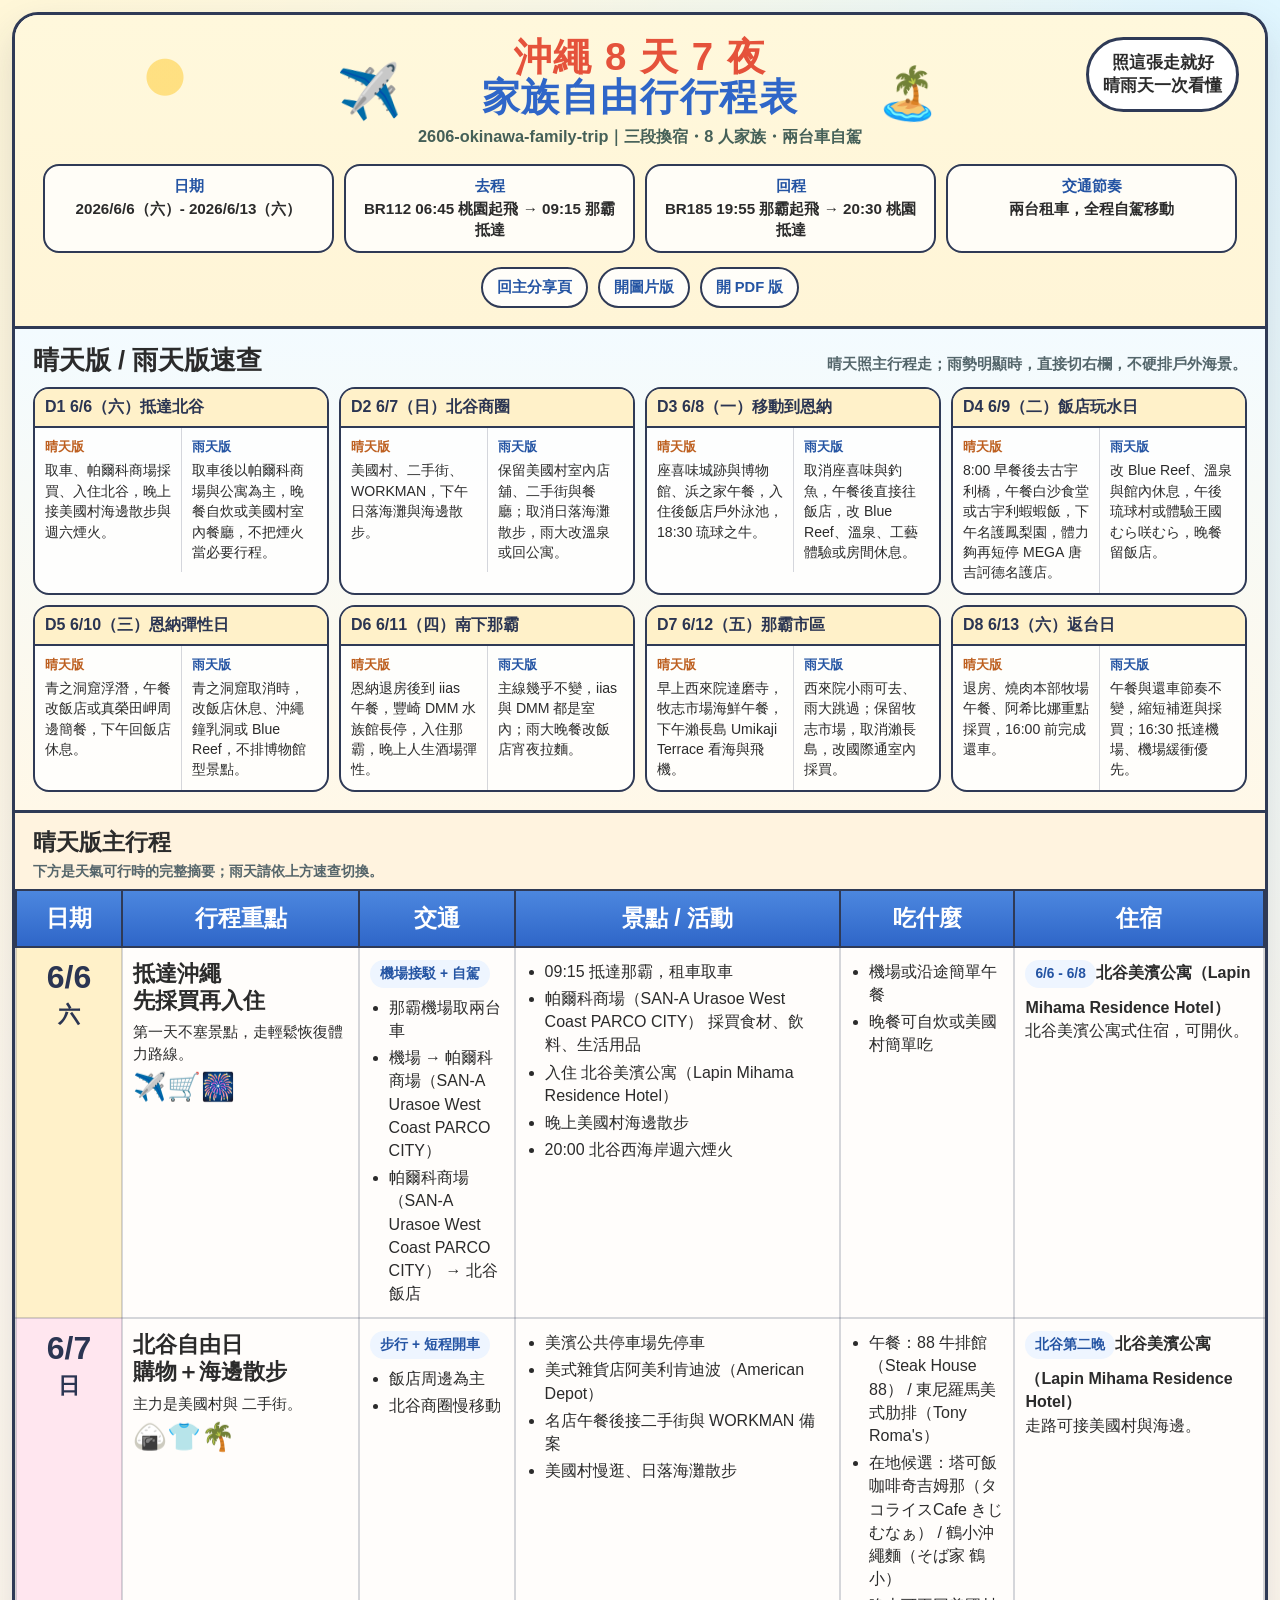
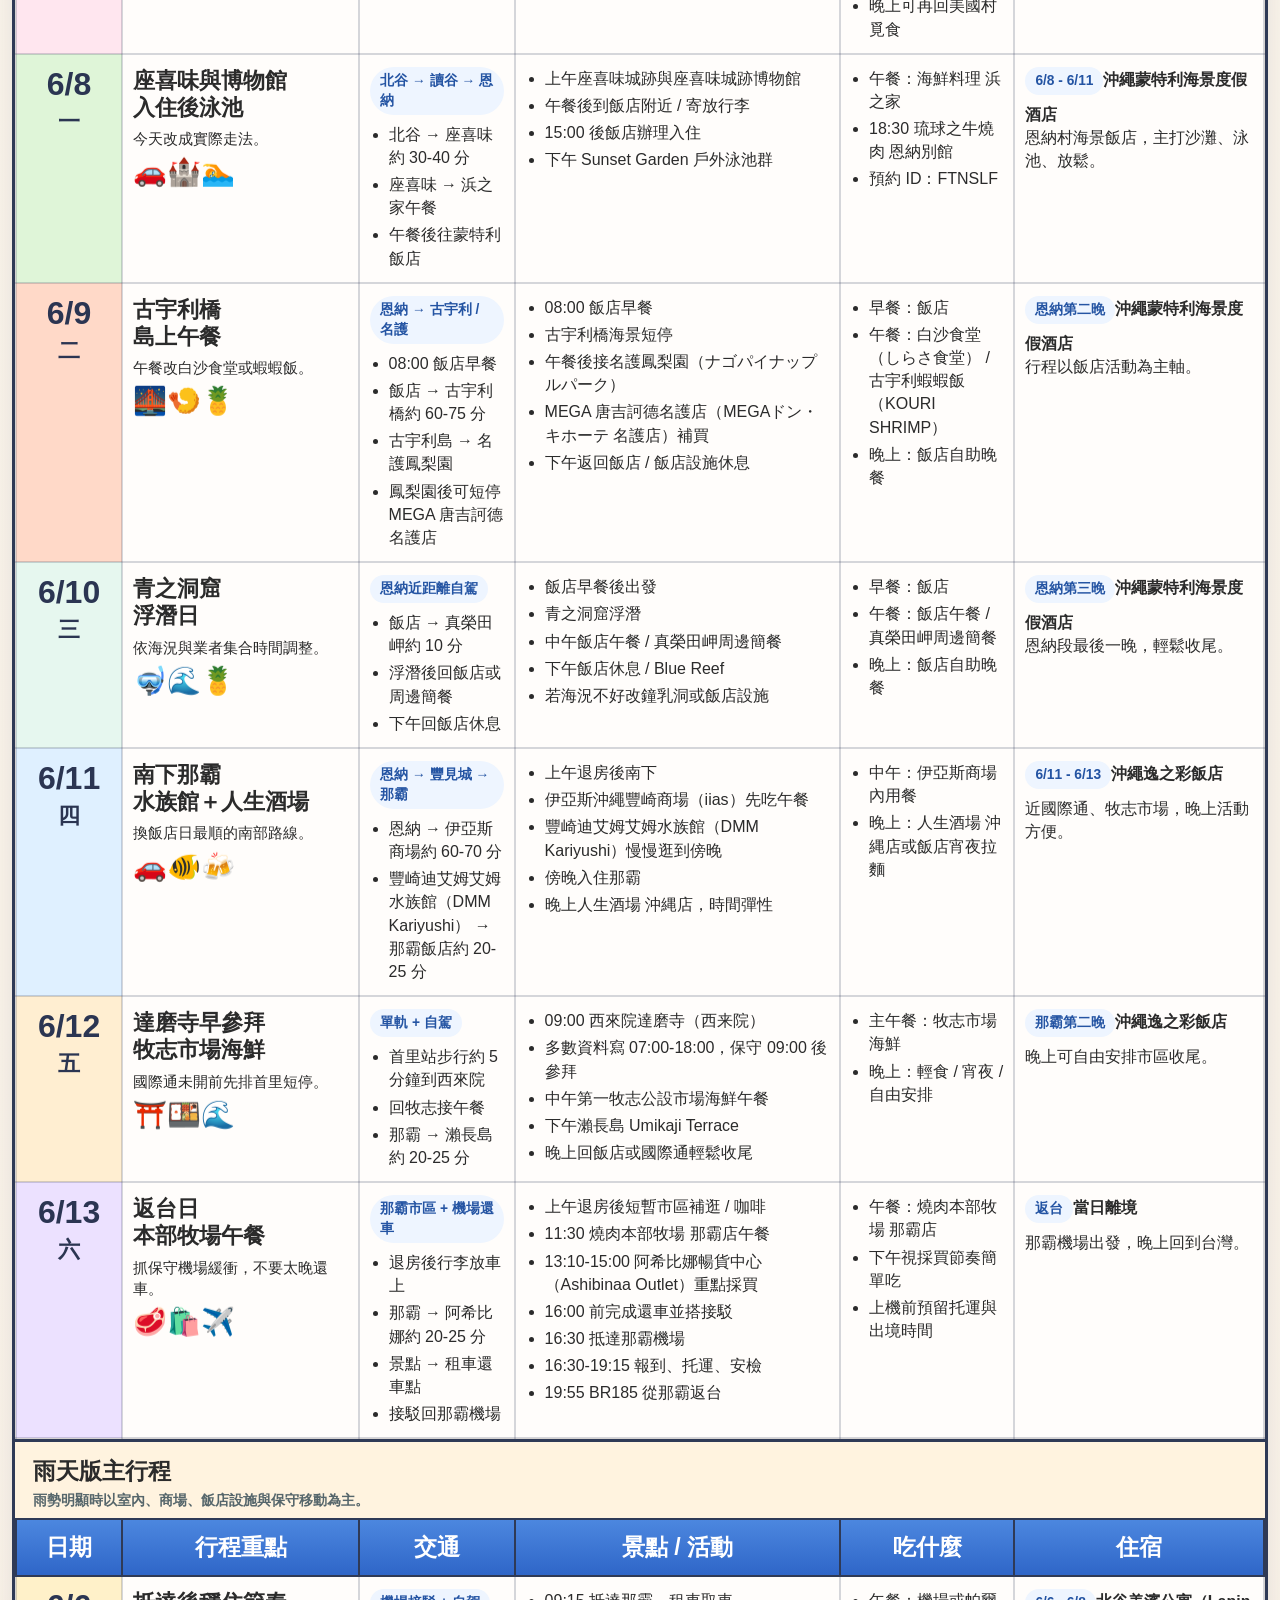
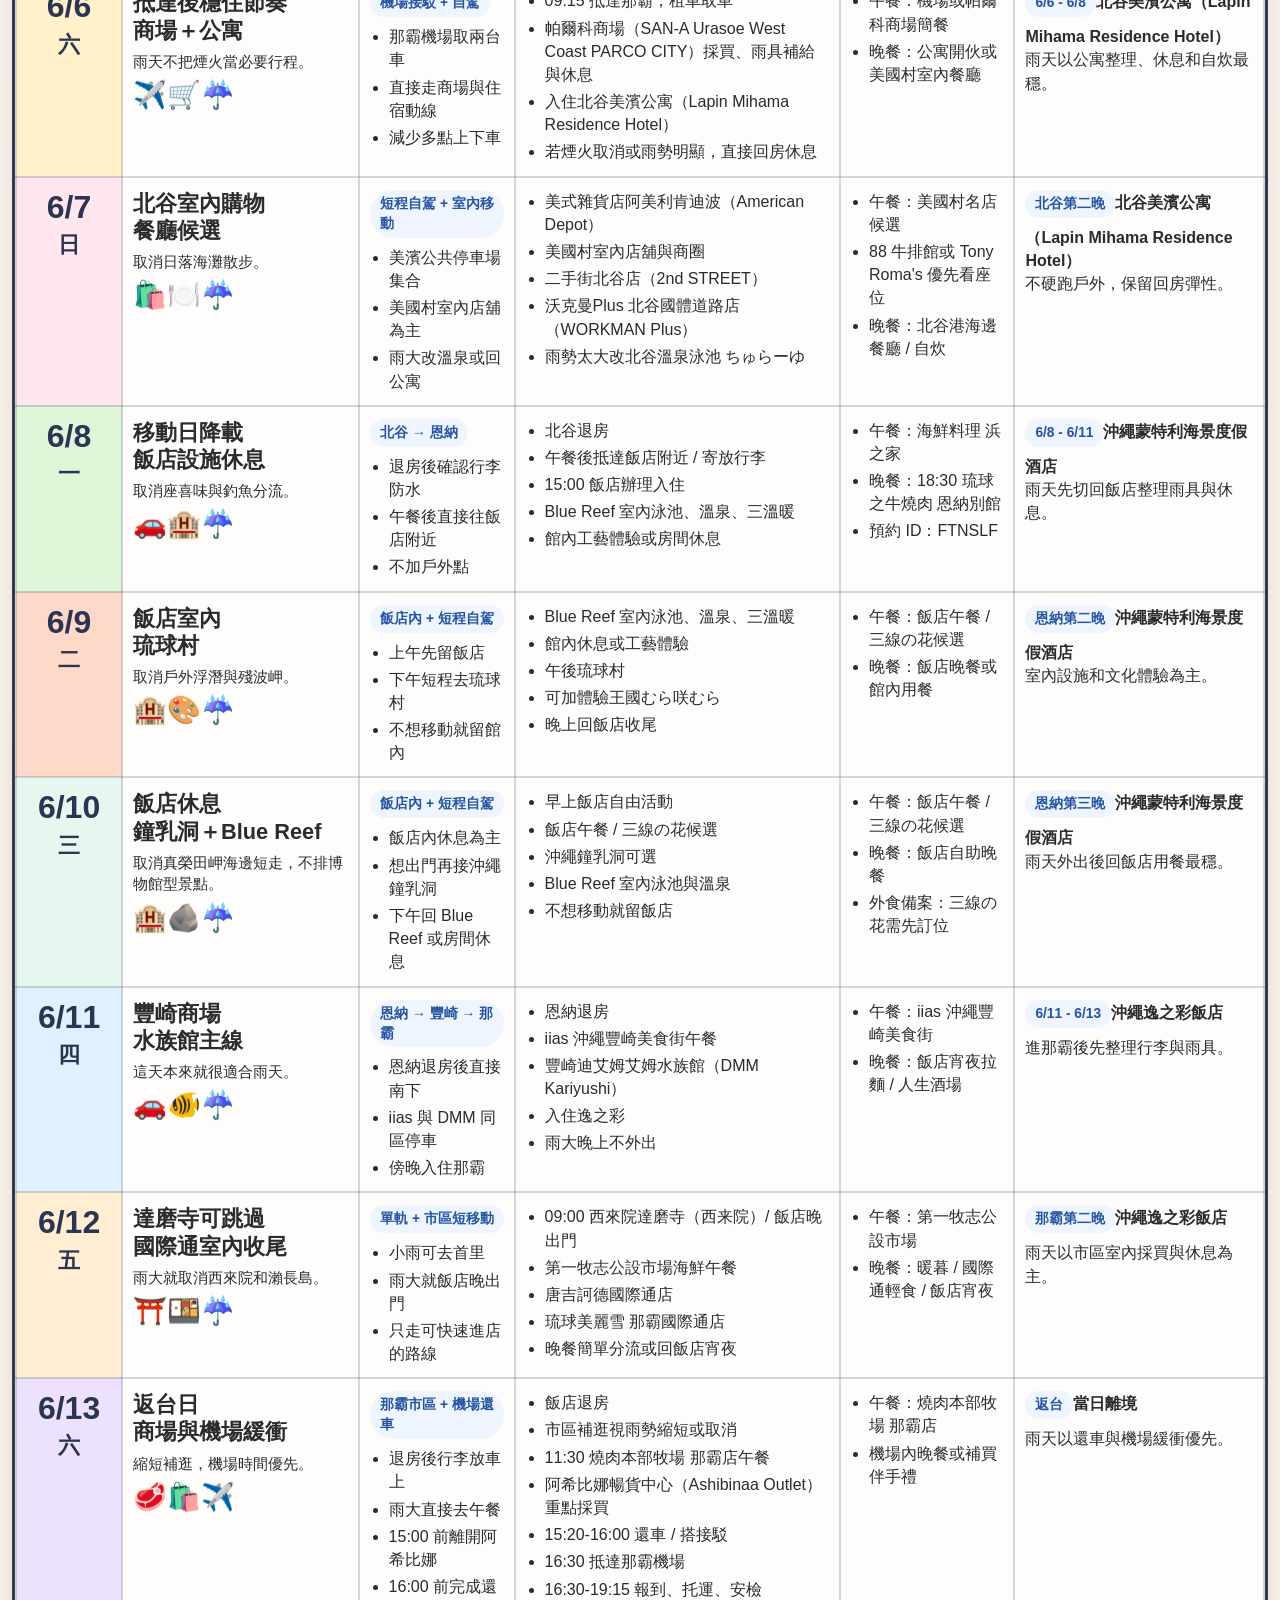
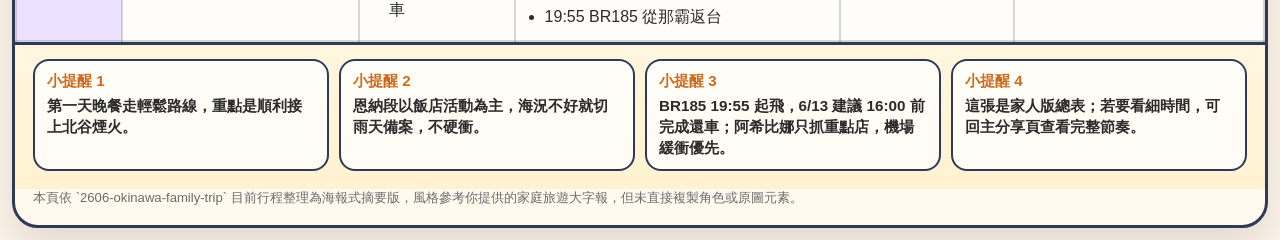
==== family-share-poster.html @ 63fe34c3 "fix: add donki nago stop" ====
<!doctype html>
<html lang="zh-Hant">
  <head>
    <meta charset="UTF-8" />
    <meta name="viewport" content="width=device-width, initial-scale=1.0" />
    <title>2606 沖繩家族旅遊｜海報版行程表</title>
    <style>
      :root {
        --paper: #fff9ee;
        --ink: #2b2b2b;
        --blue: #356fcb;
        --blue-deep: #2454a3;
        --sand: #fff1c9;
        --peach: #ffd9c8;
        --mint: #dff5d8;
        --sky: #dff0ff;
        --lavender: #ece1ff;
        --rose: #ffe6ef;
        --line: #2f3a56;
        --soft-line: rgba(47, 58, 86, 0.2);
      }

      * { box-sizing: border-box; }

      body {
        margin: 0;
        color: var(--ink);
        font-family: "PingFang TC", "Microsoft JhengHei", sans-serif;
        background:
          radial-gradient(circle at top left, #fff7d8 0, transparent 22%),
          radial-gradient(circle at top right, #e0f6ff 0, transparent 24%),
          linear-gradient(180deg, #fffaf0 0%, #fff6ea 100%);
      }

      .sheet {
        width: min(1680px, calc(100vw - 24px));
        margin: 12px auto;
        border: 3px solid var(--line);
        border-radius: 26px;
        overflow: hidden;
        background: var(--paper);
        box-shadow: 0 18px 40px rgba(37, 48, 80, 0.15);
      }

      .hero {
        position: relative;
        padding: 22px 28px 18px;
        background:
          radial-gradient(circle at 12% 20%, rgba(255, 214, 92, 0.7) 0 18px, transparent 19px),
          radial-gradient(circle at 88% 18%, rgba(255, 214, 92, 0.7) 0 14px, transparent 15px),
          linear-gradient(180deg, #fff8dc 0%, #fff5d7 100%);
        text-align: center;
      }

      .title-row {
        display: flex;
        align-items: center;
        justify-content: center;
        gap: 16px;
      }

      .mascot {
        font-size: 3.2rem;
        line-height: 1;
        transform: rotate(-4deg);
      }

      .mascot.right { transform: rotate(6deg); }

      .title-block h1 {
        margin: 0;
        font-size: clamp(2.1rem, 3vw, 3.4rem);
        line-height: 1.05;
        letter-spacing: 0.04em;
      }

      .title-top { display: block; color: #e5523b; }
      .title-bottom { display: block; color: #2f66c8; }

      .subtitle {
        margin: 8px 0 0;
        font-size: 1.02rem;
        font-weight: 700;
        color: #456058;
      }

      .speech {
        position: absolute;
        right: 26px;
        top: 22px;
        max-width: 180px;
        padding: 12px 14px;
        border: 3px solid var(--line);
        border-radius: 999px;
        background: #fff;
        font-size: 1.05rem;
        font-weight: 800;
        line-height: 1.35;
      }

      .meta-strip {
        display: grid;
        grid-template-columns: repeat(4, minmax(0, 1fr));
        gap: 10px;
        margin-top: 16px;
      }

      .poster-actions {
        display: flex;
        justify-content: center;
        flex-wrap: wrap;
        gap: 10px;
        margin-top: 14px;
      }

      .poster-link {
        display: inline-flex;
        align-items: center;
        justify-content: center;
        padding: 9px 14px;
        border: 2px solid var(--line);
        border-radius: 999px;
        background: rgba(255, 255, 255, 0.86);
        color: var(--blue-deep);
        text-decoration: none;
        font-size: 0.92rem;
        font-weight: 900;
      }

      .poster-link:hover,
      .poster-link:focus-visible {
        background: #fff;
        outline: none;
      }

      .meta-card {
        padding: 10px 12px;
        border: 2px solid var(--line);
        border-radius: 16px;
        background: rgba(255, 255, 255, 0.8);
        font-size: 0.95rem;
        font-weight: 700;
      }

      .meta-card strong {
        display: block;
        margin-bottom: 2px;
        color: var(--blue-deep);
      }

      .weather-summary {
        padding: 16px 18px 18px;
        border-top: 3px solid var(--line);
        background: linear-gradient(180deg, #f3fbff 0%, #fff8e8 100%);
      }

      .section-heading {
        display: flex;
        align-items: baseline;
        justify-content: space-between;
        gap: 12px;
        margin-bottom: 12px;
      }

      .section-heading h2 {
        margin: 0;
        font-size: 1.6rem;
        line-height: 1.2;
      }

      .section-heading span {
        color: #54666b;
        font-size: 0.92rem;
        font-weight: 800;
      }

      .weather-grid {
        display: grid;
        grid-template-columns: repeat(4, minmax(0, 1fr));
        gap: 10px;
      }

      .weather-card {
        border: 2px solid var(--line);
        border-radius: 16px;
        overflow: hidden;
        background: rgba(255, 255, 255, 0.84);
      }

      .weather-card h3 {
        margin: 0;
        padding: 8px 10px;
        border-bottom: 2px solid var(--line);
        background: #fff1c9;
        color: #2b3552;
        font-size: 1rem;
      }

      .weather-versions {
        display: grid;
        grid-template-columns: 1fr 1fr;
      }

      .weather-version {
        padding: 9px 10px 10px;
        font-size: 0.88rem;
        line-height: 1.45;
      }

      .weather-version + .weather-version {
        border-left: 1px solid var(--soft-line);
      }

      .weather-version strong {
        display: block;
        margin-bottom: 4px;
        font-size: 0.82rem;
      }

      .weather-version--sunny strong { color: #bd5f1f; }
      .weather-version--rainy strong { color: #2454a3; }

      .main-table-heading {
        padding: 14px 18px 8px;
        border-top: 3px solid var(--line);
        background: #fff3df;
      }

      .main-table-heading h2 {
        margin: 0;
        font-size: 1.45rem;
      }

      .main-table-heading p {
        margin: 4px 0 0;
        color: #56666b;
        font-size: 0.9rem;
        font-weight: 800;
      }

      table {
        width: 100%;
        border-collapse: collapse;
        table-layout: fixed;
      }

      thead th {
        padding: 12px 8px;
        border: 2px solid var(--line);
        background: linear-gradient(180deg, #4c87df 0%, #2f66c8 100%);
        color: #fff;
        font-size: 1.45rem;
        font-weight: 900;
      }

      tbody td {
        vertical-align: top;
        padding: 12px 10px;
        border: 2px solid var(--soft-line);
        font-size: 1rem;
        line-height: 1.45;
        background: rgba(255, 255, 255, 0.78);
      }

      tbody tr:nth-child(1) .date-cell { background: var(--sand); }
      tbody tr:nth-child(2) .date-cell { background: var(--rose); }
      tbody tr:nth-child(3) .date-cell { background: var(--mint); }
      tbody tr:nth-child(4) .date-cell { background: var(--peach); }
      tbody tr:nth-child(5) .date-cell { background: #e6f7ef; }
      tbody tr:nth-child(6) .date-cell { background: var(--sky); }
      tbody tr:nth-child(7) .date-cell { background: #ffeed1; }
      tbody tr:nth-child(8) .date-cell { background: var(--lavender); }

      .date-cell {
        text-align: center;
        font-weight: 900;
        font-size: 1.1rem;
        color: #2b3552;
      }

      .date-main {
        display: block;
        font-size: 2rem;
        line-height: 1.1;
      }

      .date-sub {
        display: block;
        margin-top: 4px;
        font-size: 1.4rem;
      }

      .focus-title {
        margin: 0 0 8px;
        font-size: 1.36rem;
        line-height: 1.25;
        font-weight: 900;
      }

      .emoji-line {
        display: block;
        margin-top: 8px;
        font-size: 1.7rem;
        line-height: 1;
      }

      .transport-badge,
      .stay-badge {
        display: inline-block;
        margin-bottom: 8px;
        padding: 4px 10px;
        border-radius: 999px;
        background: #eef5ff;
        color: var(--blue-deep);
        font-size: 0.86rem;
        font-weight: 900;
      }

      ul { margin: 0; padding-left: 1.15em; }
      li + li { margin-top: 4px; }

      .small { font-size: 0.92rem; }

      .notes {
        display: grid;
        grid-template-columns: repeat(4, minmax(0, 1fr));
        gap: 10px;
        padding: 14px 18px 18px;
        border-top: 3px solid var(--line);
        background: linear-gradient(180deg, #fff6df 0%, #fff2d1 100%);
      }

      .note-card {
        padding: 10px 12px;
        border: 2px solid var(--line);
        border-radius: 16px;
        background: rgba(255, 255, 255, 0.78);
        font-size: 0.95rem;
        font-weight: 700;
      }

      .note-card strong {
        display: block;
        margin-bottom: 4px;
        color: #cc6b1e;
      }

      .footnote {
        padding: 0 18px 18px;
        font-size: 0.82rem;
        color: #6b6b6b;
      }

      @media (max-width: 1180px) {
        .sheet { width: calc(100vw - 16px); border-radius: 18px; }
        .speech { position: static; margin: 12px auto 0; }
        .meta-strip,
        .notes,
        .weather-grid { grid-template-columns: repeat(2, minmax(0, 1fr)); }
        .table-wrap { overflow-x: auto; }
        table { min-width: 1120px; }
      }

      @media (max-width: 720px) {
        body {
          background: linear-gradient(180deg, #fffaf0 0%, #fff3df 100%);
        }

        .sheet {
          width: 100%;
          margin: 0;
          border-width: 0;
          border-radius: 0;
          box-shadow: none;
        }

        .hero {
          padding: 18px 16px 16px;
          text-align: left;
        }

        .title-row {
          align-items: flex-start;
          justify-content: flex-start;
          gap: 10px;
        }

        .mascot {
          flex: 0 0 auto;
          font-size: 2rem;
          margin-top: 2px;
        }

        .mascot.right {
          display: none;
        }

        .title-block h1 {
          font-size: 1.78rem;
          line-height: 1.08;
          letter-spacing: 0;
        }

        .subtitle {
          margin-top: 8px;
          font-size: 0.88rem;
          line-height: 1.45;
        }

        .speech {
          max-width: none;
          margin: 14px 0 0;
          padding: 10px 12px;
          border-width: 2px;
          border-radius: 14px;
          font-size: 0.95rem;
          line-height: 1.4;
        }

        .meta-strip {
          grid-template-columns: 1fr;
          gap: 8px;
          margin-top: 12px;
        }

        .meta-card {
          padding: 10px 12px;
          border-width: 2px;
          border-radius: 12px;
          font-size: 0.9rem;
          line-height: 1.45;
        }

        .poster-actions {
          display: grid;
          grid-template-columns: 1fr;
          gap: 8px;
          margin-top: 12px;
        }

        .poster-link {
          width: 100%;
          min-height: 44px;
          padding: 10px 12px;
          border-radius: 12px;
          font-size: 0.94rem;
        }

        .table-wrap {
          overflow: visible;
          padding: 12px;
          background: #fff3df;
        }

        table,
        tbody,
        tr,
        td {
          display: block;
          width: 100%;
        }

        table {
          min-width: 0;
          border-collapse: separate;
          border-spacing: 0;
        }

        colgroup,
        thead {
          display: none;
        }

        tbody tr {
          margin-bottom: 14px;
          border: 2px solid var(--line);
          border-radius: 18px;
          overflow: hidden;
          background: rgba(255, 255, 255, 0.88);
          box-shadow: 0 8px 20px rgba(37, 48, 80, 0.1);
        }

        tbody td {
          position: relative;
          padding: 12px 14px 14px;
          border: 0;
          border-top: 1px solid var(--soft-line);
          background: rgba(255, 255, 255, 0.9);
          font-size: 0.96rem;
          line-height: 1.55;
        }

        tbody td:first-child {
          border-top: 0;
        }

        .date-cell {
          display: flex;
          align-items: center;
          justify-content: space-between;
          gap: 10px;
          padding: 14px 16px;
          text-align: left;
        }

        .date-main {
          display: inline;
          font-size: 2.25rem;
        }

        .date-sub {
          display: inline-flex;
          align-items: center;
          justify-content: center;
          min-width: 48px;
          height: 48px;
          margin-top: 0;
          border: 2px solid var(--line);
          border-radius: 999px;
          background: rgba(255, 255, 255, 0.72);
          font-size: 1.35rem;
        }

        tbody td:not(.date-cell)::before {
          display: block;
          margin-bottom: 8px;
          color: var(--blue-deep);
          font-size: 0.78rem;
          font-weight: 900;
          letter-spacing: 0.08em;
        }

        tbody td:nth-child(2)::before { content: "行程重點"; }
        tbody td:nth-child(3)::before { content: "交通"; }
        tbody td:nth-child(4)::before { content: "景點 / 活動"; }
        tbody td:nth-child(5)::before { content: "吃什麼"; }
        tbody td:nth-child(6)::before { content: "住宿"; }

        .focus-title {
          margin-bottom: 6px;
          font-size: 1.28rem;
        }

        .emoji-line {
          margin-top: 10px;
          font-size: 1.45rem;
        }

        .transport-badge,
        .stay-badge {
          margin-bottom: 8px;
          font-size: 0.78rem;
        }

        ul {
          padding-left: 1.05em;
        }

        li + li {
          margin-top: 5px;
        }

        .notes {
          grid-template-columns: 1fr;
          gap: 8px;
          padding: 14px 12px 16px;
          border-top-width: 2px;
        }

        .weather-summary {
          padding: 14px 12px 16px;
          border-top-width: 2px;
        }

        .section-heading {
          display: block;
        }

        .section-heading h2 {
          font-size: 1.25rem;
        }

        .section-heading span {
          display: block;
          margin-top: 4px;
          font-size: 0.82rem;
          line-height: 1.45;
        }

        .weather-grid {
          grid-template-columns: 1fr;
          gap: 8px;
        }

        .weather-card {
          border-radius: 12px;
        }

        .weather-versions {
          grid-template-columns: 1fr;
        }

        .weather-version + .weather-version {
          border-top: 1px solid var(--soft-line);
          border-left: 0;
        }

        .main-table-heading {
          padding: 14px 12px 6px;
          border-top-width: 2px;
        }

        .main-table-heading h2 {
          font-size: 1.2rem;
        }

        .note-card {
          padding: 11px 12px;
          border-width: 2px;
          border-radius: 12px;
          font-size: 0.92rem;
          line-height: 1.45;
        }

        .footnote {
          padding: 0 12px 18px;
          font-size: 0.78rem;
          line-height: 1.45;
        }
      }

      @media print {
        @page {
          size: A4 landscape;
          margin: 8mm;
        }

        body { background: #fff; }

        .sheet {
          width: 100%;
          margin: 0;
          box-shadow: none;
          border-width: 2px;
        }

        .poster-actions {
          display: none;
        }
      }
    </style>
  </head>
  <body>
    <main class="sheet">
      <section class="hero">
        <div class="title-row">
          <div class="mascot" aria-hidden="true">✈️</div>
          <div class="title-block">
            <h1>
              <span class="title-top">沖繩 8 天 7 夜</span>
              <span class="title-bottom">家族自由行行程表</span>
            </h1>
            <p class="subtitle">2606-okinawa-family-trip｜三段換宿・8 人家族・兩台車自駕</p>
          </div>
          <div class="mascot right" aria-hidden="true">🏝️</div>
        </div>

        <div class="speech">照這張走就好<br />晴雨天一次看懂</div>

        <div class="meta-strip">
          <article class="meta-card">
            <strong>日期</strong>
            2026/6/6（六）- 2026/6/13（六）
          </article>
          <article class="meta-card">
            <strong>去程</strong>
            BR112 06:45 桃園起飛 → 09:15 那霸抵達
          </article>
          <article class="meta-card">
            <strong>回程</strong>
            BR185 19:55 那霸起飛 → 20:30 桃園抵達
          </article>
          <article class="meta-card">
            <strong>交通節奏</strong>
            兩台租車，全程自駕移動
          </article>
        </div>

        <div class="poster-actions">
          <a class="poster-link" href="./index.html">回主分享頁</a>
          <a class="poster-link" href="./family-share-poster.png" target="_blank" rel="noreferrer">開圖片版</a>
          <a class="poster-link" href="./family-share-poster.pdf" target="_blank" rel="noreferrer">開 PDF 版</a>
        </div>
      </section>

      <section class="weather-summary" aria-label="晴天雨天版本速查">
        <div class="section-heading">
          <h2>晴天版 / 雨天版速查</h2>
          <span>晴天照主行程走；雨勢明顯時，直接切右欄，不硬排戶外海景。</span>
        </div>
        <div class="weather-grid">
          <article class="weather-card">
            <h3>D1 6/6（六）抵達北谷</h3>
            <div class="weather-versions">
              <div class="weather-version weather-version--sunny"><strong>晴天版</strong>取車、帕爾科商場採買、入住北谷，晚上接美國村海邊散步與週六煙火。</div>
              <div class="weather-version weather-version--rainy"><strong>雨天版</strong>取車後以帕爾科商場與公寓為主，晚餐自炊或美國村室內餐廳，不把煙火當必要行程。</div>
            </div>
          </article>
          <article class="weather-card">
            <h3>D2 6/7（日）北谷商圈</h3>
            <div class="weather-versions">
              <div class="weather-version weather-version--sunny"><strong>晴天版</strong>美國村、二手街、WORKMAN，下午日落海灘與海邊散步。</div>
              <div class="weather-version weather-version--rainy"><strong>雨天版</strong>保留美國村室內店舖、二手街與餐廳；取消日落海灘散步，雨大改溫泉或回公寓。</div>
            </div>
          </article>
          <article class="weather-card">
            <h3>D3 6/8（一）移動到恩納</h3>
            <div class="weather-versions">
              <div class="weather-version weather-version--sunny"><strong>晴天版</strong>座喜味城跡與博物館、浜之家午餐，入住後飯店戶外泳池，18:30 琉球之牛。</div>
              <div class="weather-version weather-version--rainy"><strong>雨天版</strong>取消座喜味與釣魚，午餐後直接往飯店，改 Blue Reef、溫泉、工藝體驗或房間休息。</div>
            </div>
          </article>
          <article class="weather-card">
            <h3>D4 6/9（二）飯店玩水日</h3>
            <div class="weather-versions">
              <div class="weather-version weather-version--sunny"><strong>晴天版</strong>8:00 早餐後去古宇利橋，午餐白沙食堂或古宇利蝦蝦飯，下午名護鳳梨園，體力夠再短停 MEGA 唐吉訶德名護店。</div>
              <div class="weather-version weather-version--rainy"><strong>雨天版</strong>改 Blue Reef、溫泉與館內休息，午後琉球村或體驗王國むら咲むら，晚餐留飯店。</div>
            </div>
          </article>
          <article class="weather-card">
            <h3>D5 6/10（三）恩納彈性日</h3>
            <div class="weather-versions">
              <div class="weather-version weather-version--sunny"><strong>晴天版</strong>青之洞窟浮潛，午餐改飯店或真榮田岬周邊簡餐，下午回飯店休息。</div>
              <div class="weather-version weather-version--rainy"><strong>雨天版</strong>青之洞窟取消時，改飯店休息、沖繩鐘乳洞或 Blue Reef，不排博物館型景點。</div>
            </div>
          </article>
          <article class="weather-card">
            <h3>D6 6/11（四）南下那霸</h3>
            <div class="weather-versions">
              <div class="weather-version weather-version--sunny"><strong>晴天版</strong>恩納退房後到 iias 午餐，豐崎 DMM 水族館長停，入住那霸，晚上人生酒場彈性。</div>
              <div class="weather-version weather-version--rainy"><strong>雨天版</strong>主線幾乎不變，iias 與 DMM 都是室內；雨大晚餐改飯店宵夜拉麵。</div>
            </div>
          </article>
          <article class="weather-card">
            <h3>D7 6/12（五）那霸市區</h3>
            <div class="weather-versions">
              <div class="weather-version weather-version--sunny"><strong>晴天版</strong>早上西來院達磨寺，牧志市場海鮮午餐，下午瀨長島 Umikaji Terrace 看海與飛機。</div>
              <div class="weather-version weather-version--rainy"><strong>雨天版</strong>西來院小雨可去、雨大跳過；保留牧志市場，取消瀨長島，改國際通室內採買。</div>
            </div>
          </article>
          <article class="weather-card">
            <h3>D8 6/13（六）返台日</h3>
            <div class="weather-versions">
              <div class="weather-version weather-version--sunny"><strong>晴天版</strong>退房、燒肉本部牧場午餐、阿希比娜重點採買，16:00 前完成還車。</div>
              <div class="weather-version weather-version--rainy"><strong>雨天版</strong>午餐與還車節奏不變，縮短補逛與採買；16:30 抵達機場、機場緩衝優先。</div>
            </div>
          </article>
        </div>
      </section>

      <section class="main-table-heading">
        <h2>晴天版主行程</h2>
        <p>下方是天氣可行時的完整摘要；雨天請依上方速查切換。</p>
      </section>
      <div class="table-wrap">
        <table aria-label="沖繩家族旅遊海報式行程表">
          <colgroup>
            <col style="width: 8.5%" />
            <col style="width: 19%" />
            <col style="width: 12.5%" />
            <col style="width: 26%" />
            <col style="width: 14%" />
            <col style="width: 20%" />
          </colgroup>
          <thead>
            <tr>
              <th>日期</th>
              <th>行程重點</th>
              <th>交通</th>
              <th>景點 / 活動</th>
              <th>吃什麼</th>
              <th>住宿</th>
            </tr>
          </thead>
          <tbody>
            <tr>
              <td class="date-cell"><span class="date-main">6/6</span><span class="date-sub">六</span></td>
              <td><p class="focus-title">抵達沖繩<br />先採買再入住</p><div class="small">第一天不塞景點，走輕鬆恢復體力路線。</div><span class="emoji-line">✈️🛒🎆</span></td>
              <td><span class="transport-badge">機場接駁 + 自駕</span><ul><li>那霸機場取兩台車</li><li>機場 → 帕爾科商場（SAN-A Urasoe West Coast PARCO CITY）</li><li>帕爾科商場（SAN-A Urasoe West Coast PARCO CITY） → 北谷飯店</li></ul></td>
              <td><ul><li>09:15 抵達那霸，租車取車</li><li>帕爾科商場（SAN-A Urasoe West Coast PARCO CITY） 採買食材、飲料、生活用品</li><li>入住 北谷美濱公寓（Lapin Mihama Residence Hotel）</li><li>晚上美國村海邊散步</li><li>20:00 北谷西海岸週六煙火</li></ul></td>
              <td><ul><li>機場或沿途簡單午餐</li><li>晚餐可自炊或美國村簡單吃</li></ul></td>
              <td><span class="stay-badge">6/6 - 6/8</span><strong>北谷美濱公寓（Lapin Mihama Residence Hotel）</strong><br />北谷美濱公寓式住宿，可開伙。</td>
            </tr>
            <tr>
              <td class="date-cell"><span class="date-main">6/7</span><span class="date-sub">日</span></td>
              <td><p class="focus-title">北谷自由日<br />購物＋海邊散步</p><div class="small">主力是美國村與 二手街。</div><span class="emoji-line">🍙👕🌴</span></td>
              <td><span class="transport-badge">步行 + 短程開車</span><ul><li>飯店周邊為主</li><li>北谷商圈慢移動</li></ul></td>
              <td><ul><li>美濱公共停車場先停車</li><li>美式雜貨店阿美利肯迪波（American Depot）</li><li>名店午餐後接二手街與 WORKMAN 備案</li><li>美國村慢逛、日落海灘散步</li></ul></td>
              <td><ul><li>午餐：88 牛排館（Steak House 88） / 東尼羅馬美式肋排（Tony Roma's）</li><li>在地候選：塔可飯咖啡奇吉姆那（タコライスCafe きじむなぁ） / 鶴小沖繩麵（そば家 鶴小）</li><li>晚上可再回美國村覓食</li></ul></td>
              <td><span class="stay-badge">北谷第二晚</span><strong>北谷美濱公寓（Lapin Mihama Residence Hotel）</strong><br />走路可接美國村與海邊。</td>
            </tr>
            <tr>
              <td class="date-cell"><span class="date-main">6/8</span><span class="date-sub">一</span></td>
              <td><p class="focus-title">座喜味與博物館<br />入住後泳池</p><div class="small">今天改成實際走法。</div><span class="emoji-line">🚗🏰🏊</span></td>
              <td><span class="transport-badge">北谷 → 讀谷 → 恩納</span><ul><li>北谷 → 座喜味約 30-40 分</li><li>座喜味 → 浜之家午餐</li><li>午餐後往蒙特利飯店</li></ul></td>
              <td><ul><li>上午座喜味城跡與座喜味城跡博物館</li><li>午餐後到飯店附近 / 寄放行李</li><li>15:00 後飯店辦理入住</li><li>下午 Sunset Garden 戶外泳池群</li></ul></td>
              <td><ul><li>午餐：海鮮料理 浜之家</li><li>18:30 琉球之牛燒肉 恩納別館</li><li>預約 ID：FTNSLF</li></ul></td>
              <td><span class="stay-badge">6/8 - 6/11</span><strong>沖繩蒙特利海景度假酒店</strong><br />恩納村海景飯店，主打沙灘、泳池、放鬆。</td>
            </tr>
            <tr>
              <td class="date-cell"><span class="date-main">6/9</span><span class="date-sub">二</span></td>
              <td><p class="focus-title">古宇利橋<br />島上午餐</p><div class="small">午餐改白沙食堂或蝦蝦飯。</div><span class="emoji-line">🌉🍤🍍</span></td>
              <td><span class="transport-badge">恩納 → 古宇利 / 名護</span><ul><li>08:00 飯店早餐</li><li>飯店 → 古宇利橋約 60-75 分</li><li>古宇利島 → 名護鳳梨園</li><li>鳳梨園後可短停 MEGA 唐吉訶德名護店</li></ul></td>
              <td><ul><li>08:00 飯店早餐</li><li>古宇利橋海景短停</li><li>午餐後接名護鳳梨園（ナゴパイナップルパーク）</li><li>MEGA 唐吉訶德名護店（MEGAドン・キホーテ 名護店）補買</li><li>下午返回飯店 / 飯店設施休息</li></ul></td>
              <td><ul><li>早餐：飯店</li><li>午餐：白沙食堂（しらさ食堂） / 古宇利蝦蝦飯（KOURI SHRIMP）</li><li>晚上：飯店自助晚餐</li></ul></td>
              <td><span class="stay-badge">恩納第二晚</span><strong>沖繩蒙特利海景度假酒店</strong><br />行程以飯店活動為主軸。</td>
            </tr>
            <tr>
              <td class="date-cell"><span class="date-main">6/10</span><span class="date-sub">三</span></td>
              <td><p class="focus-title">青之洞窟<br />浮潛日</p><div class="small">依海況與業者集合時間調整。</div><span class="emoji-line">🤿🌊🍍</span></td>
              <td><span class="transport-badge">恩納近距離自駕</span><ul><li>飯店 → 真榮田岬約 10 分</li><li>浮潛後回飯店或周邊簡餐</li><li>下午回飯店休息</li></ul></td>
              <td><ul><li>飯店早餐後出發</li><li>青之洞窟浮潛</li><li>中午飯店午餐 / 真榮田岬周邊簡餐</li><li>下午飯店休息 / Blue Reef</li><li>若海況不好改鐘乳洞或飯店設施</li></ul></td>
              <td><ul><li>早餐：飯店</li><li>午餐：飯店午餐 / 真榮田岬周邊簡餐</li><li>晚上：飯店自助晚餐</li></ul></td>
              <td><span class="stay-badge">恩納第三晚</span><strong>沖繩蒙特利海景度假酒店</strong><br />恩納段最後一晚，輕鬆收尾。</td>
            </tr>
            <tr>
              <td class="date-cell"><span class="date-main">6/11</span><span class="date-sub">四</span></td>
              <td><p class="focus-title">南下那霸<br />水族館＋人生酒場</p><div class="small">換飯店日最順的南部路線。</div><span class="emoji-line">🚗🐠🍻</span></td>
              <td><span class="transport-badge">恩納 → 豐見城 → 那霸</span><ul><li>恩納 → 伊亞斯商場約 60-70 分</li><li>豐崎迪艾姆艾姆水族館（DMM Kariyushi） → 那霸飯店約 20-25 分</li></ul></td>
              <td><ul><li>上午退房後南下</li><li>伊亞斯沖繩豐崎商場（iias）先吃午餐</li><li>豐崎迪艾姆艾姆水族館（DMM Kariyushi）慢慢逛到傍晚</li><li>傍晚入住那霸</li><li>晚上人生酒場 沖縄店，時間彈性</li></ul></td>
              <td><ul><li>中午：伊亞斯商場內用餐</li><li>晚上：人生酒場 沖縄店或飯店宵夜拉麵</li></ul></td>
              <td><span class="stay-badge">6/11 - 6/13</span><strong>沖繩逸之彩飯店</strong><br />近國際通、牧志市場，晚上活動方便。</td>
            </tr>
            <tr>
              <td class="date-cell"><span class="date-main">6/12</span><span class="date-sub">五</span></td>
              <td><p class="focus-title">達磨寺早參拜<br />牧志市場海鮮</p><div class="small">國際通未開前先排首里短停。</div><span class="emoji-line">⛩️🍱🌊</span></td>
              <td><span class="transport-badge">單軌 + 自駕</span><ul><li>首里站步行約 5 分鐘到西來院</li><li>回牧志接午餐</li><li>那霸 → 瀨長島約 20-25 分</li></ul></td>
              <td><ul><li>09:00 西來院達磨寺（西来院）</li><li>多數資料寫 07:00-18:00，保守 09:00 後參拜</li><li>中午第一牧志公設市場海鮮午餐</li><li>下午瀨長島 Umikaji Terrace</li><li>晚上回飯店或國際通輕鬆收尾</li></ul></td>
              <td><ul><li>主午餐：牧志市場海鮮</li><li>晚上：輕食 / 宵夜 / 自由安排</li></ul></td>
              <td><span class="stay-badge">那霸第二晚</span><strong>沖繩逸之彩飯店</strong><br />晚上可自由安排市區收尾。</td>
            </tr>
            <tr>
              <td class="date-cell"><span class="date-main">6/13</span><span class="date-sub">六</span></td>
              <td><p class="focus-title">返台日<br />本部牧場午餐</p><div class="small">抓保守機場緩衝，不要太晚還車。</div><span class="emoji-line">🥩🛍️✈️</span></td>
              <td><span class="transport-badge">那霸市區 + 機場還車</span><ul><li>退房後行李放車上</li><li>那霸 → 阿希比娜約 20-25 分</li><li>景點 → 租車還車點</li><li>接駁回那霸機場</li></ul></td>
              <td><ul><li>上午退房後短暫市區補逛 / 咖啡</li><li>11:30 燒肉本部牧場 那霸店午餐</li><li>13:10-15:00 阿希比娜暢貨中心（Ashibinaa Outlet）重點採買</li><li>16:00 前完成還車並搭接駁</li><li>16:30 抵達那霸機場</li><li>16:30-19:15 報到、托運、安檢</li><li>19:55 BR185 從那霸返台</li></ul></td>
              <td><ul><li>午餐：燒肉本部牧場 那霸店</li><li>下午視採買節奏簡單吃</li><li>上機前預留托運與出境時間</li></ul></td>
              <td><span class="stay-badge">返台</span><strong>當日離境</strong><br />那霸機場出發，晚上回到台灣。</td>
            </tr>
          </tbody>
        </table>
      </div>

      <section class="main-table-heading">
        <h2>雨天版主行程</h2>
        <p>雨勢明顯時以室內、商場、飯店設施與保守移動為主。</p>
      </section>
      <div class="table-wrap">
        <table aria-label="沖繩家族旅遊雨天版海報式行程表">
          <colgroup>
            <col style="width: 8.5%" />
            <col style="width: 19%" />
            <col style="width: 12.5%" />
            <col style="width: 26%" />
            <col style="width: 14%" />
            <col style="width: 20%" />
          </colgroup>
          <thead>
            <tr>
              <th>日期</th>
              <th>行程重點</th>
              <th>交通</th>
              <th>景點 / 活動</th>
              <th>吃什麼</th>
              <th>住宿</th>
            </tr>
          </thead>
          <tbody>
            <tr>
              <td class="date-cell"><span class="date-main">6/6</span><span class="date-sub">六</span></td>
              <td><p class="focus-title">抵達後穩住節奏<br />商場＋公寓</p><div class="small">雨天不把煙火當必要行程。</div><span class="emoji-line">✈️🛒☔</span></td>
              <td><span class="transport-badge">機場接駁 + 自駕</span><ul><li>那霸機場取兩台車</li><li>直接走商場與住宿動線</li><li>減少多點上下車</li></ul></td>
              <td><ul><li>09:15 抵達那霸，租車取車</li><li>帕爾科商場（SAN-A Urasoe West Coast PARCO CITY）採買、雨具補給與休息</li><li>入住北谷美濱公寓（Lapin Mihama Residence Hotel）</li><li>若煙火取消或雨勢明顯，直接回房休息</li></ul></td>
              <td><ul><li>午餐：機場或帕爾科商場簡餐</li><li>晚餐：公寓開伙或美國村室內餐廳</li></ul></td>
              <td><span class="stay-badge">6/6 - 6/8</span><strong>北谷美濱公寓（Lapin Mihama Residence Hotel）</strong><br />雨天以公寓整理、休息和自炊最穩。</td>
            </tr>
            <tr>
              <td class="date-cell"><span class="date-main">6/7</span><span class="date-sub">日</span></td>
              <td><p class="focus-title">北谷室內購物<br />餐廳候選</p><div class="small">取消日落海灘散步。</div><span class="emoji-line">🛍️🍽️☔</span></td>
              <td><span class="transport-badge">短程自駕 + 室內移動</span><ul><li>美濱公共停車場集合</li><li>美國村室內店舖為主</li><li>雨大改溫泉或回公寓</li></ul></td>
              <td><ul><li>美式雜貨店阿美利肯迪波（American Depot）</li><li>美國村室內店舖與商圈</li><li>二手街北谷店（2nd STREET）</li><li>沃克曼Plus 北谷國體道路店（WORKMAN Plus）</li><li>雨勢太大改北谷溫泉泳池 ちゅらーゆ</li></ul></td>
              <td><ul><li>午餐：美國村名店候選</li><li>88 牛排館或 Tony Roma's 優先看座位</li><li>晚餐：北谷港海邊餐廳 / 自炊</li></ul></td>
              <td><span class="stay-badge">北谷第二晚</span><strong>北谷美濱公寓（Lapin Mihama Residence Hotel）</strong><br />不硬跑戶外，保留回房彈性。</td>
            </tr>
            <tr>
              <td class="date-cell"><span class="date-main">6/8</span><span class="date-sub">一</span></td>
              <td><p class="focus-title">移動日降載<br />飯店設施休息</p><div class="small">取消座喜味與釣魚分流。</div><span class="emoji-line">🚗🏨☔</span></td>
              <td><span class="transport-badge">北谷 → 恩納</span><ul><li>退房後確認行李防水</li><li>午餐後直接往飯店附近</li><li>不加戶外點</li></ul></td>
              <td><ul><li>北谷退房</li><li>午餐後抵達飯店附近 / 寄放行李</li><li>15:00 飯店辦理入住</li><li>Blue Reef 室內泳池、溫泉、三溫暖</li><li>館內工藝體驗或房間休息</li></ul></td>
              <td><ul><li>午餐：海鮮料理 浜之家</li><li>晚餐：18:30 琉球之牛燒肉 恩納別館</li><li>預約 ID：FTNSLF</li></ul></td>
              <td><span class="stay-badge">6/8 - 6/11</span><strong>沖繩蒙特利海景度假酒店</strong><br />雨天先切回飯店整理雨具與休息。</td>
            </tr>
            <tr>
              <td class="date-cell"><span class="date-main">6/9</span><span class="date-sub">二</span></td>
              <td><p class="focus-title">飯店室內<br />琉球村</p><div class="small">取消戶外浮潛與殘波岬。</div><span class="emoji-line">🏨🎨☔</span></td>
              <td><span class="transport-badge">飯店內 + 短程自駕</span><ul><li>上午先留飯店</li><li>下午短程去琉球村</li><li>不想移動就留館內</li></ul></td>
              <td><ul><li>Blue Reef 室內泳池、溫泉、三溫暖</li><li>館內休息或工藝體驗</li><li>午後琉球村</li><li>可加體驗王國むら咲むら</li><li>晚上回飯店收尾</li></ul></td>
              <td><ul><li>午餐：飯店午餐 / 三線の花候選</li><li>晚餐：飯店晚餐或館內用餐</li></ul></td>
              <td><span class="stay-badge">恩納第二晚</span><strong>沖繩蒙特利海景度假酒店</strong><br />室內設施和文化體驗為主。</td>
            </tr>
            <tr>
              <td class="date-cell"><span class="date-main">6/10</span><span class="date-sub">三</span></td>
              <td><p class="focus-title">飯店休息<br />鐘乳洞＋Blue Reef</p><div class="small">取消真榮田岬海邊短走，不排博物館型景點。</div><span class="emoji-line">🏨🪨☔</span></td>
              <td><span class="transport-badge">飯店內 + 短程自駕</span><ul><li>飯店內休息為主</li><li>想出門再接沖繩鐘乳洞</li><li>下午回 Blue Reef 或房間休息</li></ul></td>
              <td><ul><li>早上飯店自由活動</li><li>飯店午餐 / 三線の花候選</li><li>沖繩鐘乳洞可選</li><li>Blue Reef 室內泳池與溫泉</li><li>不想移動就留飯店</li></ul></td>
              <td><ul><li>午餐：飯店午餐 / 三線の花候選</li><li>晚餐：飯店自助晚餐</li><li>外食備案：三線の花需先訂位</li></ul></td>
              <td><span class="stay-badge">恩納第三晚</span><strong>沖繩蒙特利海景度假酒店</strong><br />雨天外出後回飯店用餐最穩。</td>
            </tr>
            <tr>
              <td class="date-cell"><span class="date-main">6/11</span><span class="date-sub">四</span></td>
              <td><p class="focus-title">豐崎商場<br />水族館主線</p><div class="small">這天本來就很適合雨天。</div><span class="emoji-line">🚗🐠☔</span></td>
              <td><span class="transport-badge">恩納 → 豐崎 → 那霸</span><ul><li>恩納退房後直接南下</li><li>iias 與 DMM 同區停車</li><li>傍晚入住那霸</li></ul></td>
              <td><ul><li>恩納退房</li><li>iias 沖繩豐崎美食街午餐</li><li>豐崎迪艾姆艾姆水族館（DMM Kariyushi）</li><li>入住逸之彩</li><li>雨大晚上不外出</li></ul></td>
              <td><ul><li>午餐：iias 沖繩豐崎美食街</li><li>晚餐：飯店宵夜拉麵 / 人生酒場</li></ul></td>
              <td><span class="stay-badge">6/11 - 6/13</span><strong>沖繩逸之彩飯店</strong><br />進那霸後先整理行李與雨具。</td>
            </tr>
            <tr>
              <td class="date-cell"><span class="date-main">6/12</span><span class="date-sub">五</span></td>
              <td><p class="focus-title">達磨寺可跳過<br />國際通室內收尾</p><div class="small">雨大就取消西來院和瀨長島。</div><span class="emoji-line">⛩️🍱☔</span></td>
              <td><span class="transport-badge">單軌 + 市區短移動</span><ul><li>小雨可去首里</li><li>雨大就飯店晚出門</li><li>只走可快速進店的路線</li></ul></td>
              <td><ul><li>09:00 西來院達磨寺（西来院）/ 飯店晚出門</li><li>第一牧志公設市場海鮮午餐</li><li>唐吉訶德國際通店</li><li>琉球美麗雪 那霸國際通店</li><li>晚餐簡單分流或回飯店宵夜</li></ul></td>
              <td><ul><li>午餐：第一牧志公設市場</li><li>晚餐：暖暮 / 國際通輕食 / 飯店宵夜</li></ul></td>
              <td><span class="stay-badge">那霸第二晚</span><strong>沖繩逸之彩飯店</strong><br />雨天以市區室內採買與休息為主。</td>
            </tr>
            <tr>
              <td class="date-cell"><span class="date-main">6/13</span><span class="date-sub">六</span></td>
              <td><p class="focus-title">返台日<br />商場與機場緩衝</p><div class="small">縮短補逛，機場時間優先。</div><span class="emoji-line">🥩🛍️✈️</span></td>
              <td><span class="transport-badge">那霸市區 + 機場還車</span><ul><li>退房後行李放車上</li><li>雨大直接去午餐</li><li>15:00 前離開阿希比娜</li><li>16:00 前完成還車</li></ul></td>
              <td><ul><li>飯店退房</li><li>市區補逛視雨勢縮短或取消</li><li>11:30 燒肉本部牧場 那霸店午餐</li><li>阿希比娜暢貨中心（Ashibinaa Outlet）重點採買</li><li>15:20-16:00 還車 / 搭接駁</li><li>16:30 抵達那霸機場</li><li>16:30-19:15 報到、托運、安檢</li><li>19:55 BR185 從那霸返台</li></ul></td>
              <td><ul><li>午餐：燒肉本部牧場 那霸店</li><li>機場內晚餐或補買伴手禮</li></ul></td>
              <td><span class="stay-badge">返台</span><strong>當日離境</strong><br />雨天以還車與機場緩衝優先。</td>
            </tr>
          </tbody>
        </table>
      </div>

      <section class="notes">
        <article class="note-card"><strong>小提醒 1</strong>第一天晚餐走輕鬆路線，重點是順利接上北谷煙火。</article>
        <article class="note-card"><strong>小提醒 2</strong>恩納段以飯店活動為主，海況不好就切雨天備案，不硬衝。</article>
        <article class="note-card"><strong>小提醒 3</strong>BR185 19:55 起飛，6/13 建議 16:00 前完成還車；阿希比娜只抓重點店，機場緩衝優先。</article>
        <article class="note-card"><strong>小提醒 4</strong>這張是家人版總表；若要看細時間，可回主分享頁查看完整節奏。</article>
      </section>

      <div class="footnote">本頁依 `2606-okinawa-family-trip` 目前行程整理為海報式摘要版，風格參考你提供的家庭旅遊大字報，但未直接複製角色或原圖元素。</div>
    </main>
  </body>
</html>
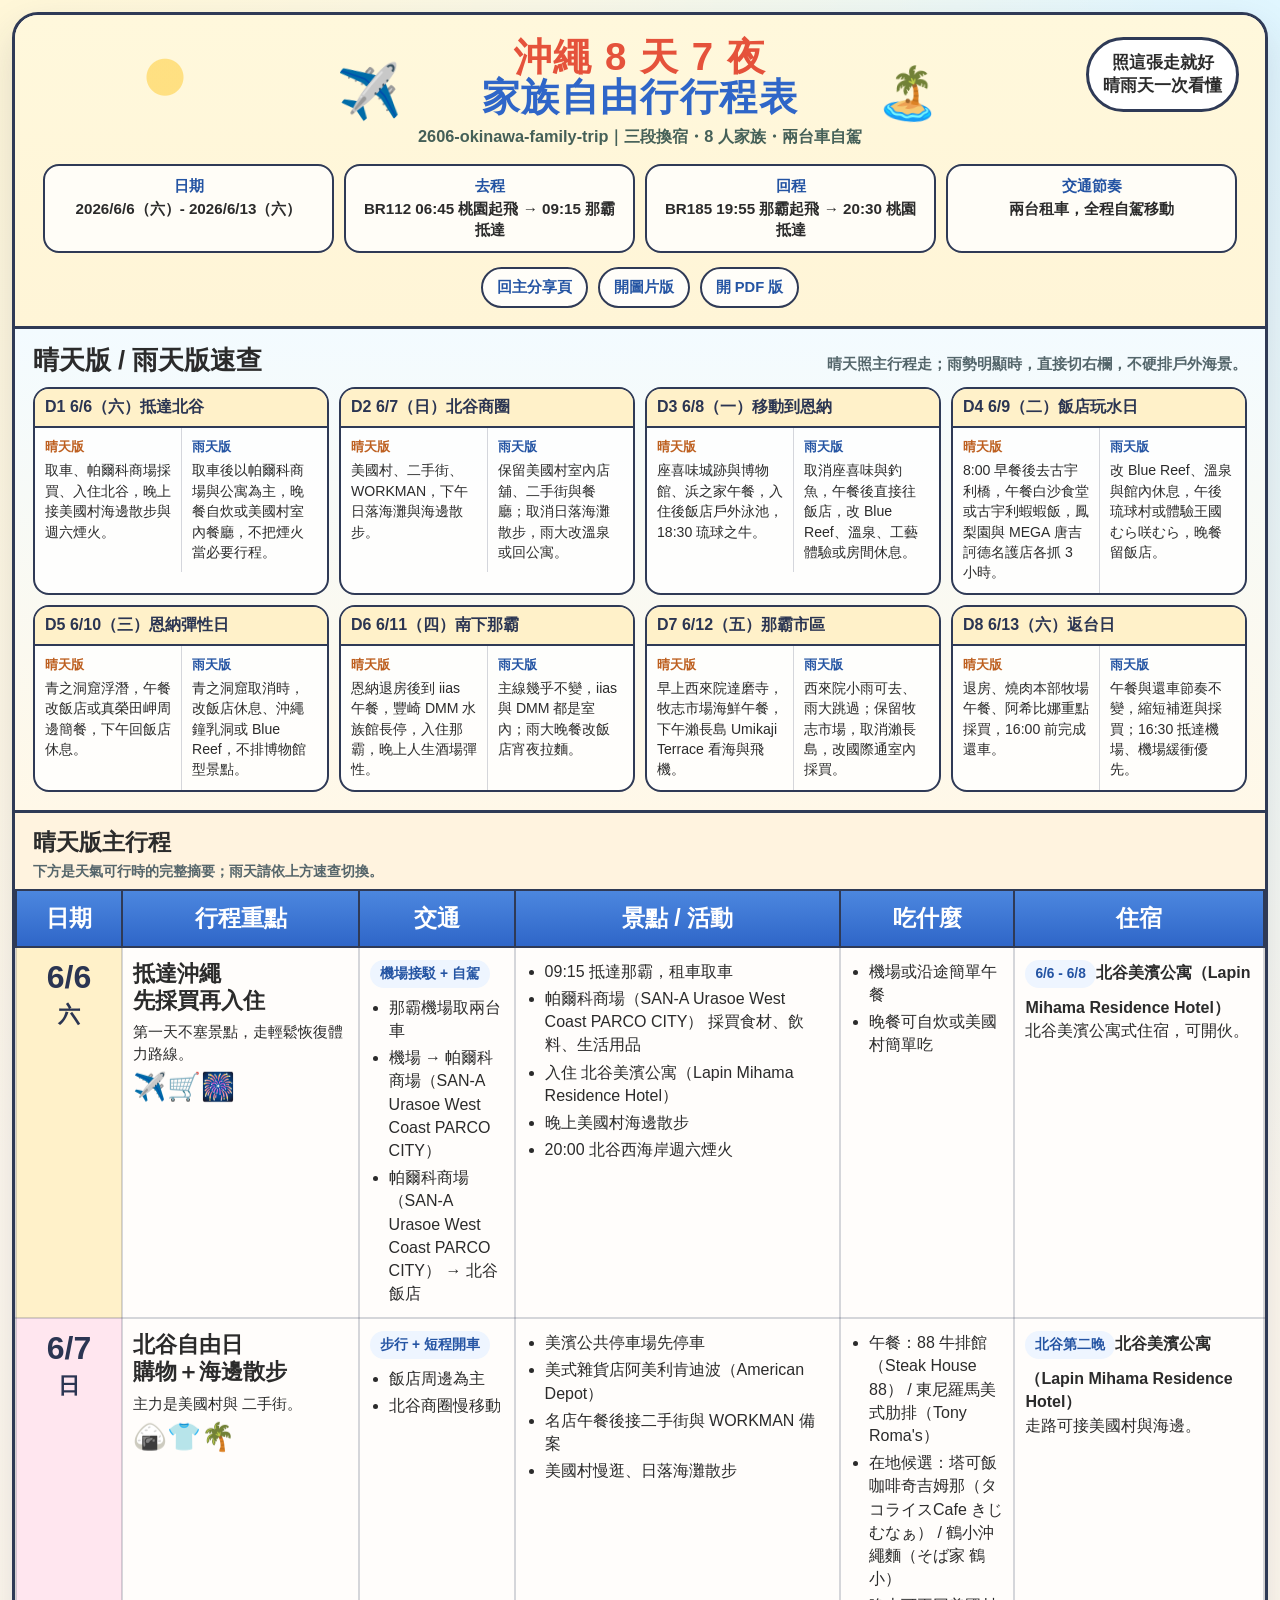
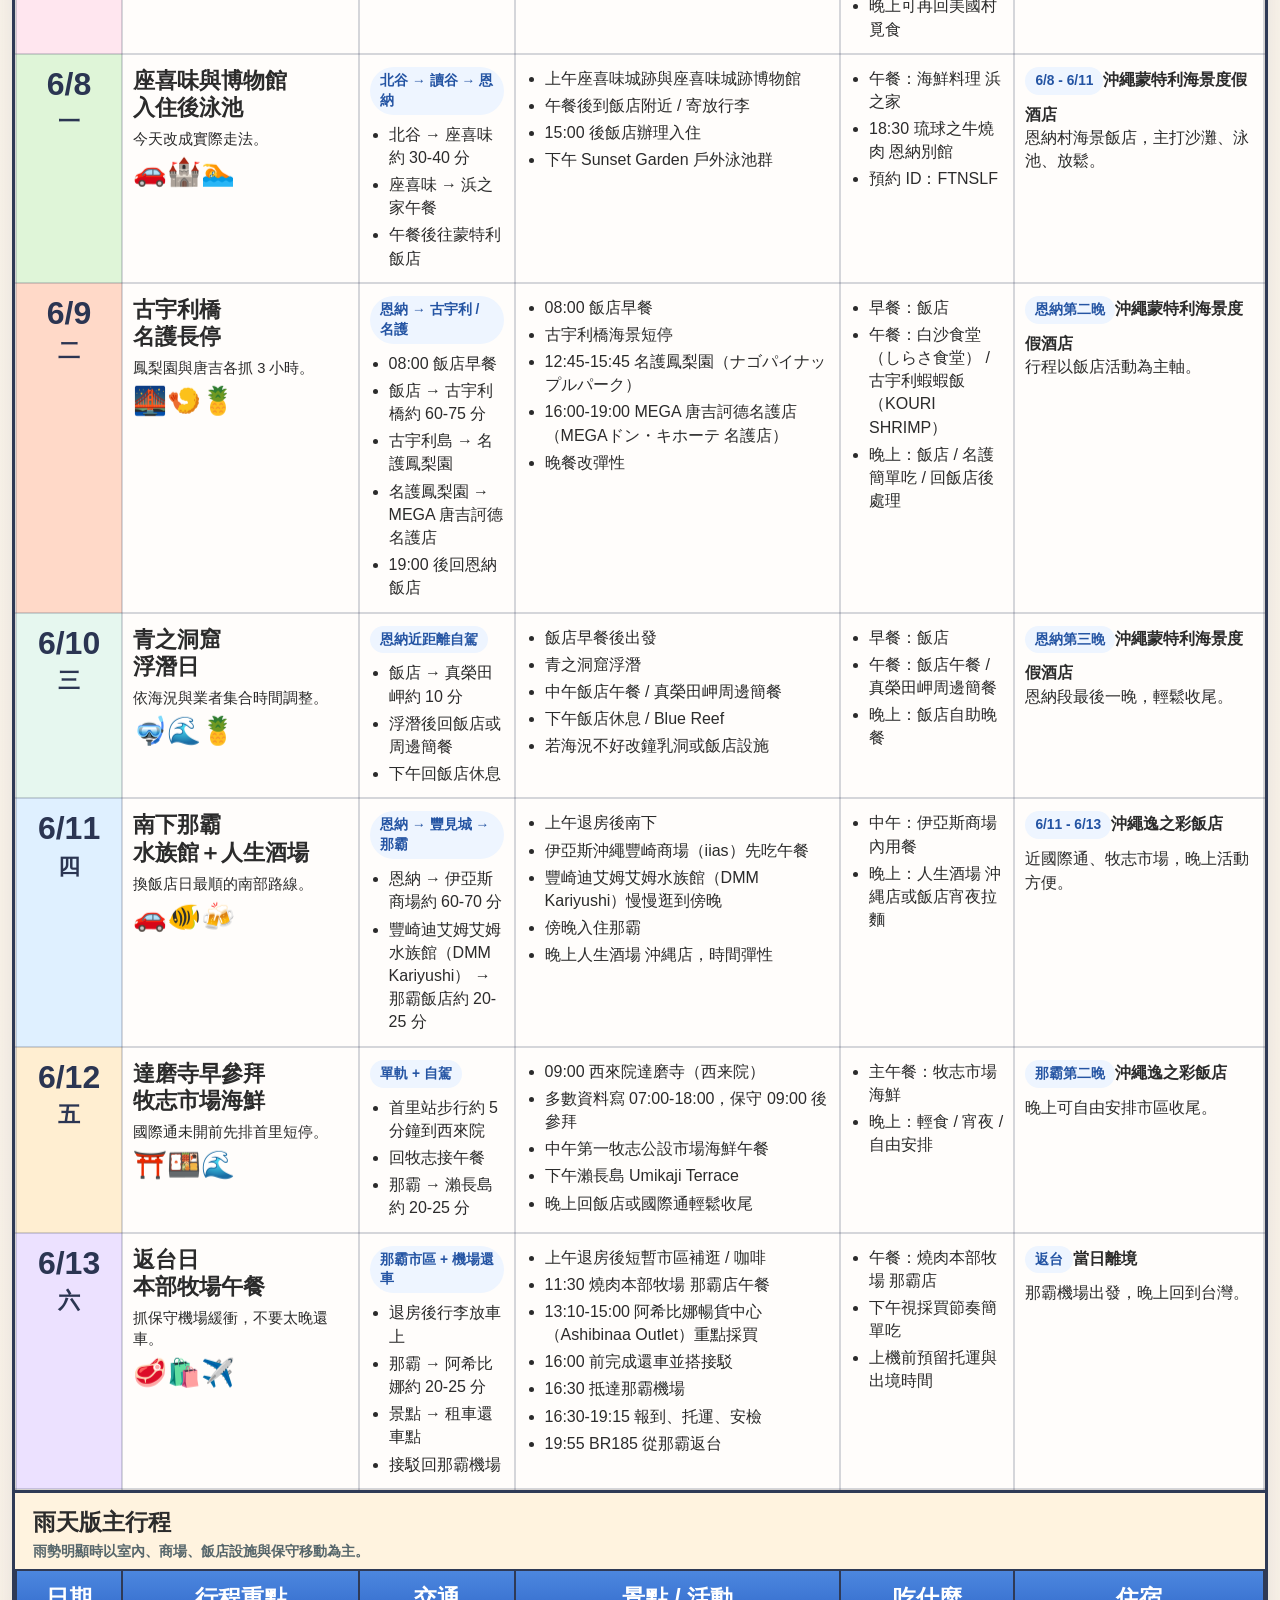
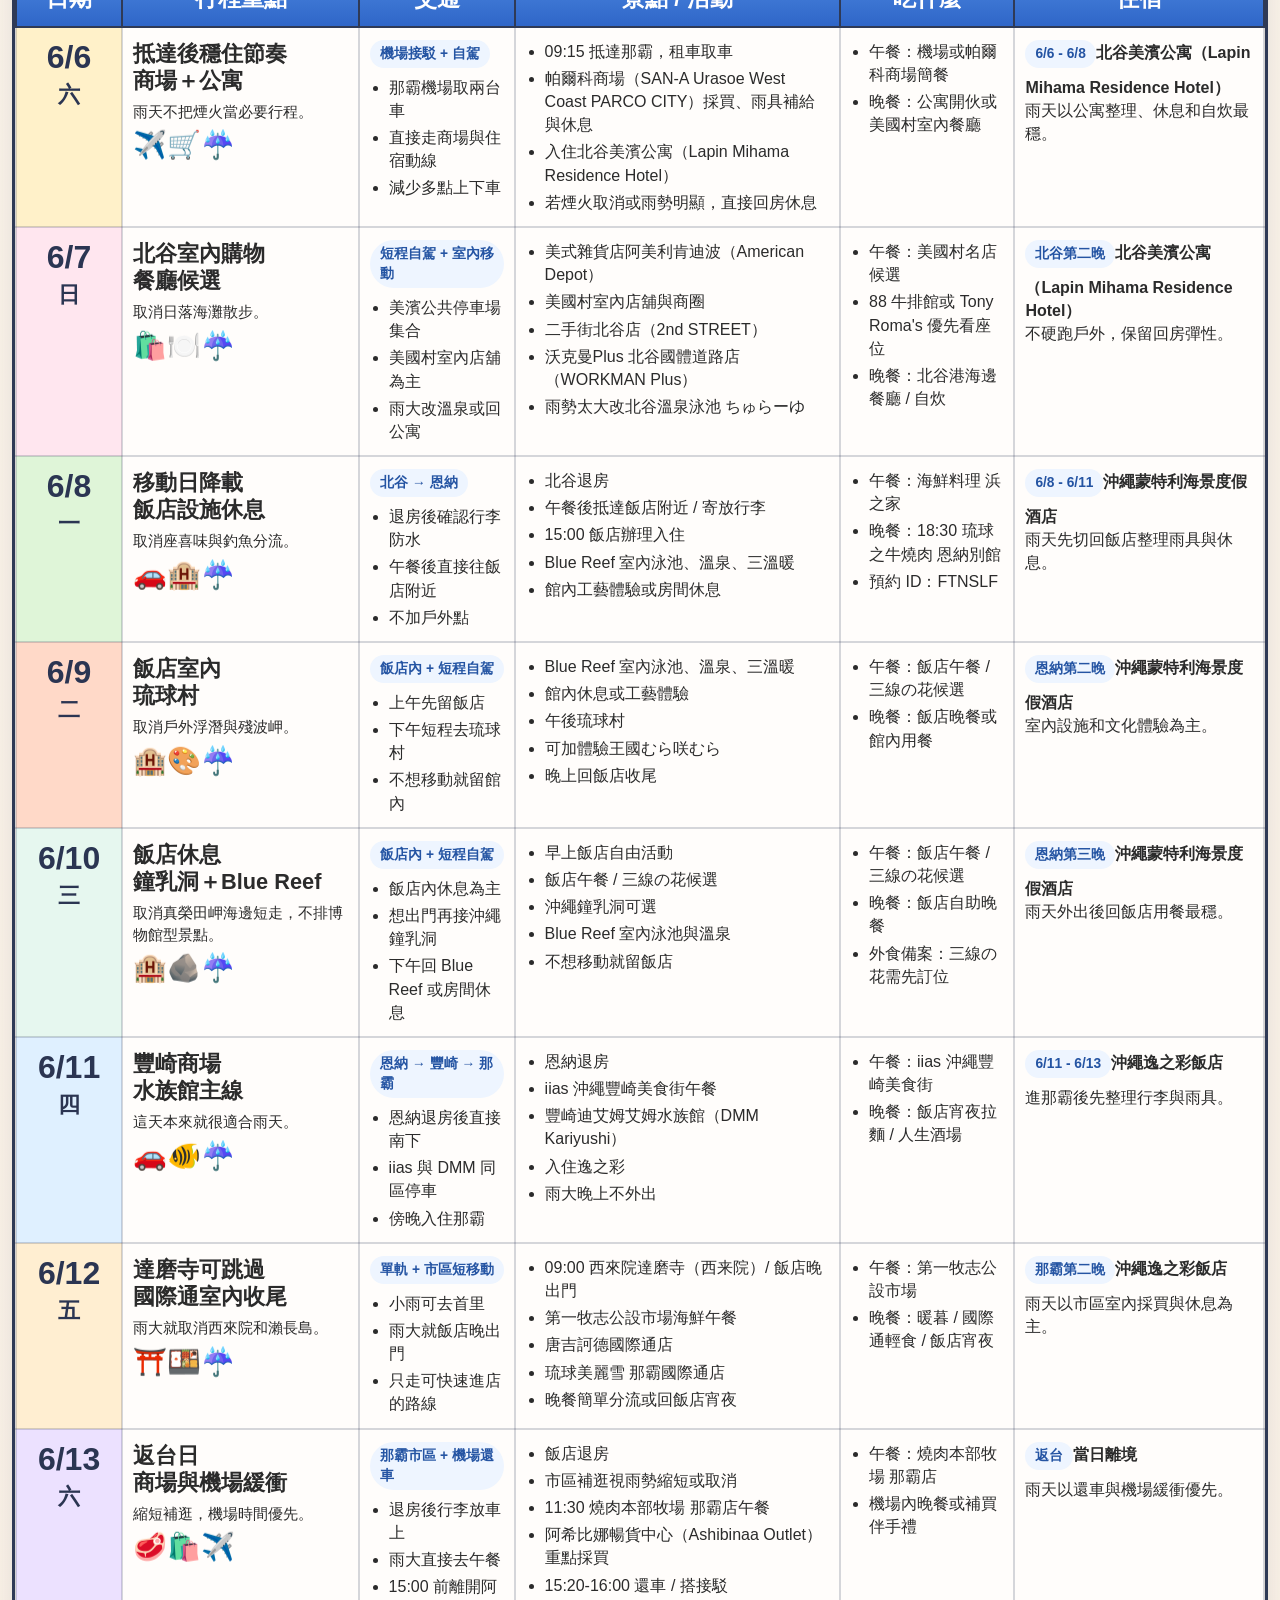
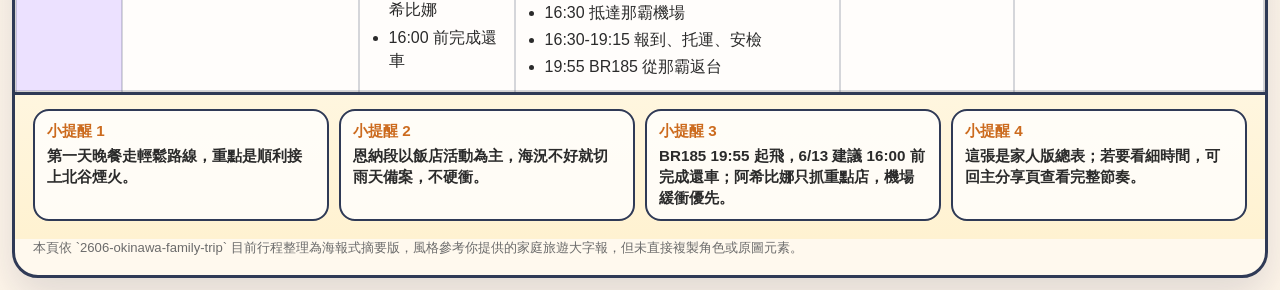
==== commit 247b7a28: "fix: extend d4 nago stops" ====
--- a/family-share-poster.html
+++ b/family-share-poster.html
@@ -723,7 +723,7 @@
           <article class="weather-card">
             <h3>D4 6/9（二）飯店玩水日</h3>
             <div class="weather-versions">
-              <div class="weather-version weather-version--sunny"><strong>晴天版</strong>8:00 早餐後去古宇利橋，午餐白沙食堂或古宇利蝦蝦飯，下午名護鳳梨園，體力夠再短停 MEGA 唐吉訶德名護店。</div>
+              <div class="weather-version weather-version--sunny"><strong>晴天版</strong>8:00 早餐後去古宇利橋，午餐白沙食堂或古宇利蝦蝦飯，鳳梨園與 MEGA 唐吉訶德名護店各抓 3 小時。</div>
               <div class="weather-version weather-version--rainy"><strong>雨天版</strong>改 Blue Reef、溫泉與館內休息，午後琉球村或體驗王國むら咲むら，晚餐留飯店。</div>
             </div>
           </article>
@@ -809,10 +809,10 @@
             </tr>
             <tr>
               <td class="date-cell"><span class="date-main">6/9</span><span class="date-sub">二</span></td>
-              <td><p class="focus-title">古宇利橋<br />島上午餐</p><div class="small">午餐改白沙食堂或蝦蝦飯。</div><span class="emoji-line">🌉🍤🍍</span></td>
-              <td><span class="transport-badge">恩納 → 古宇利 / 名護</span><ul><li>08:00 飯店早餐</li><li>飯店 → 古宇利橋約 60-75 分</li><li>古宇利島 → 名護鳳梨園</li><li>鳳梨園後可短停 MEGA 唐吉訶德名護店</li></ul></td>
-              <td><ul><li>08:00 飯店早餐</li><li>古宇利橋海景短停</li><li>午餐後接名護鳳梨園（ナゴパイナップルパーク）</li><li>MEGA 唐吉訶德名護店（MEGAドン・キホーテ 名護店）補買</li><li>下午返回飯店 / 飯店設施休息</li></ul></td>
-              <td><ul><li>早餐：飯店</li><li>午餐：白沙食堂（しらさ食堂） / 古宇利蝦蝦飯（KOURI SHRIMP）</li><li>晚上：飯店自助晚餐</li></ul></td>
+              <td><p class="focus-title">古宇利橋<br />名護長停</p><div class="small">鳳梨園與唐吉各抓 3 小時。</div><span class="emoji-line">🌉🍤🍍</span></td>
+              <td><span class="transport-badge">恩納 → 古宇利 / 名護</span><ul><li>08:00 飯店早餐</li><li>飯店 → 古宇利橋約 60-75 分</li><li>古宇利島 → 名護鳳梨園</li><li>名護鳳梨園 → MEGA 唐吉訶德名護店</li><li>19:00 後回恩納飯店</li></ul></td>
+              <td><ul><li>08:00 飯店早餐</li><li>古宇利橋海景短停</li><li>12:45-15:45 名護鳳梨園（ナゴパイナップルパーク）</li><li>16:00-19:00 MEGA 唐吉訶德名護店（MEGAドン・キホーテ 名護店）</li><li>晚餐改彈性</li></ul></td>
+              <td><ul><li>早餐：飯店</li><li>午餐：白沙食堂（しらさ食堂） / 古宇利蝦蝦飯（KOURI SHRIMP）</li><li>晚上：飯店 / 名護簡單吃 / 回飯店後處理</li></ul></td>
               <td><span class="stay-badge">恩納第二晚</span><strong>沖繩蒙特利海景度假酒店</strong><br />行程以飯店活動為主軸。</td>
             </tr>
             <tr>
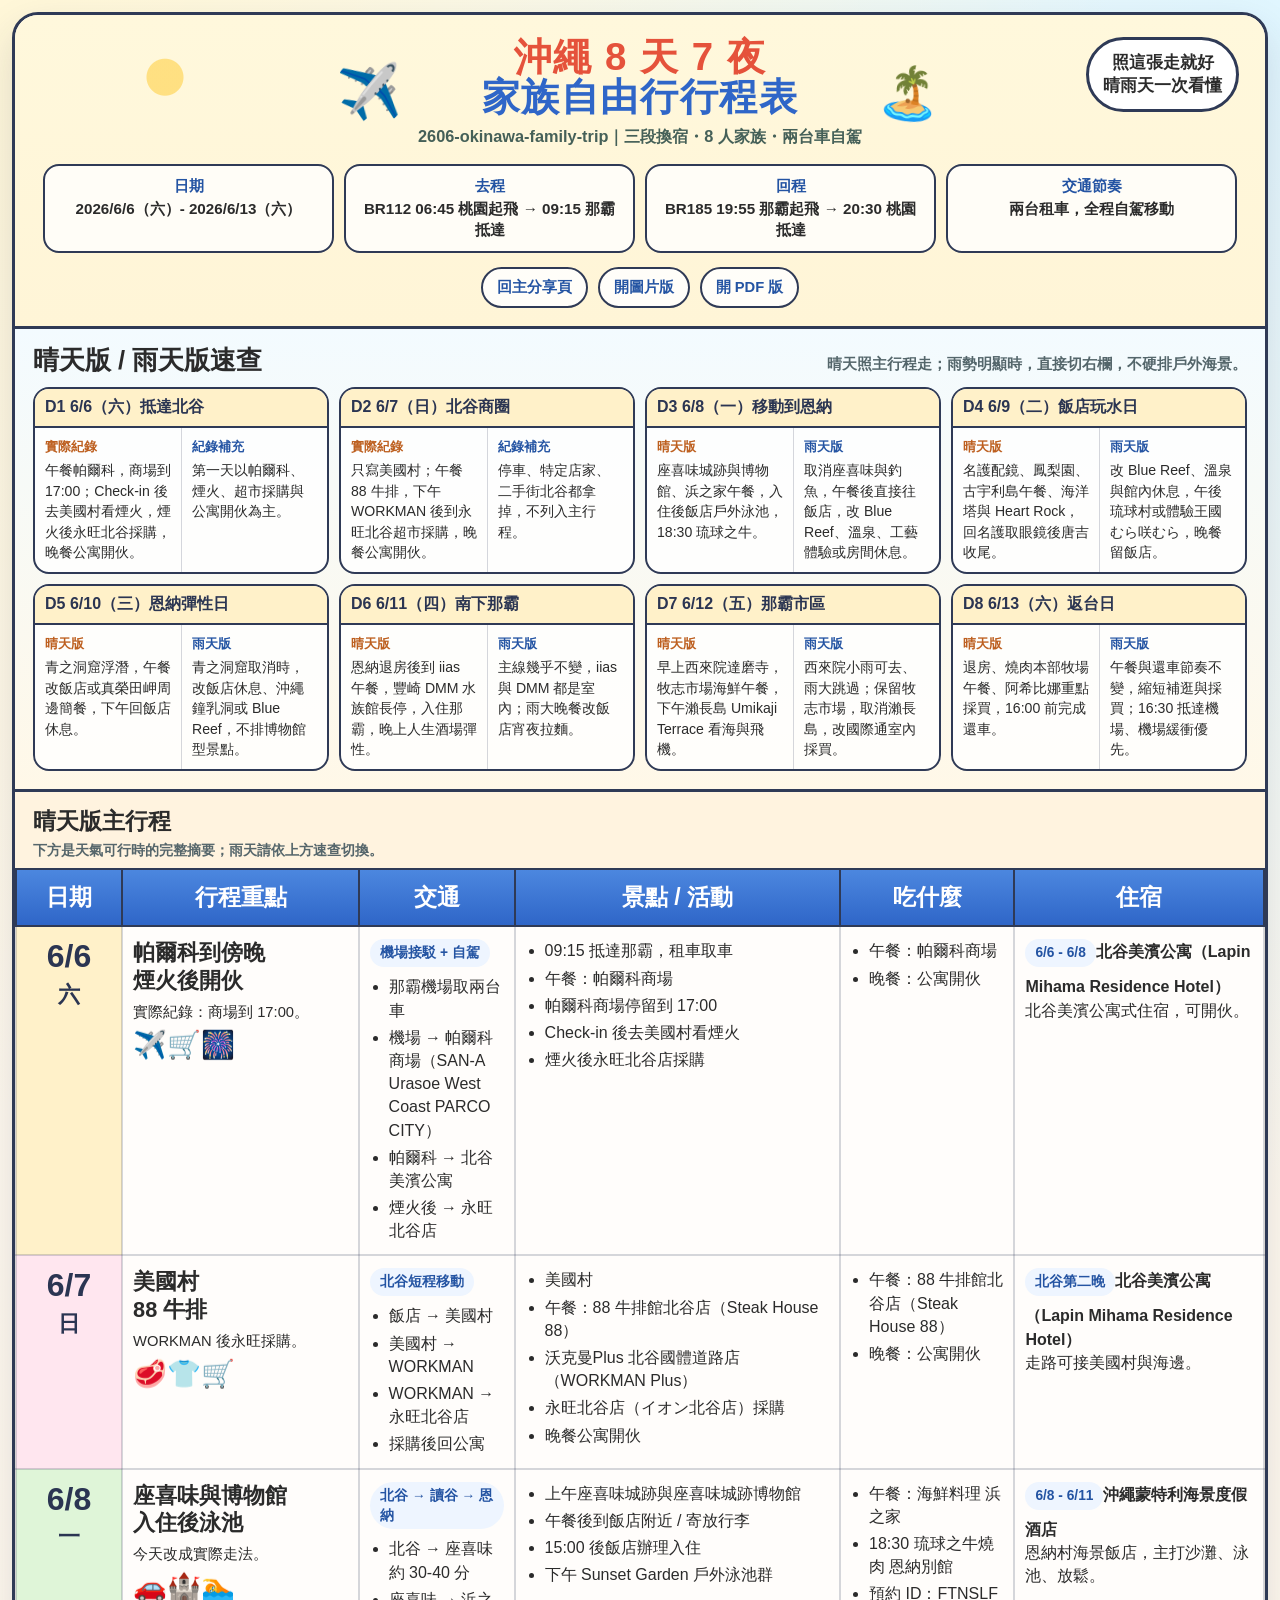
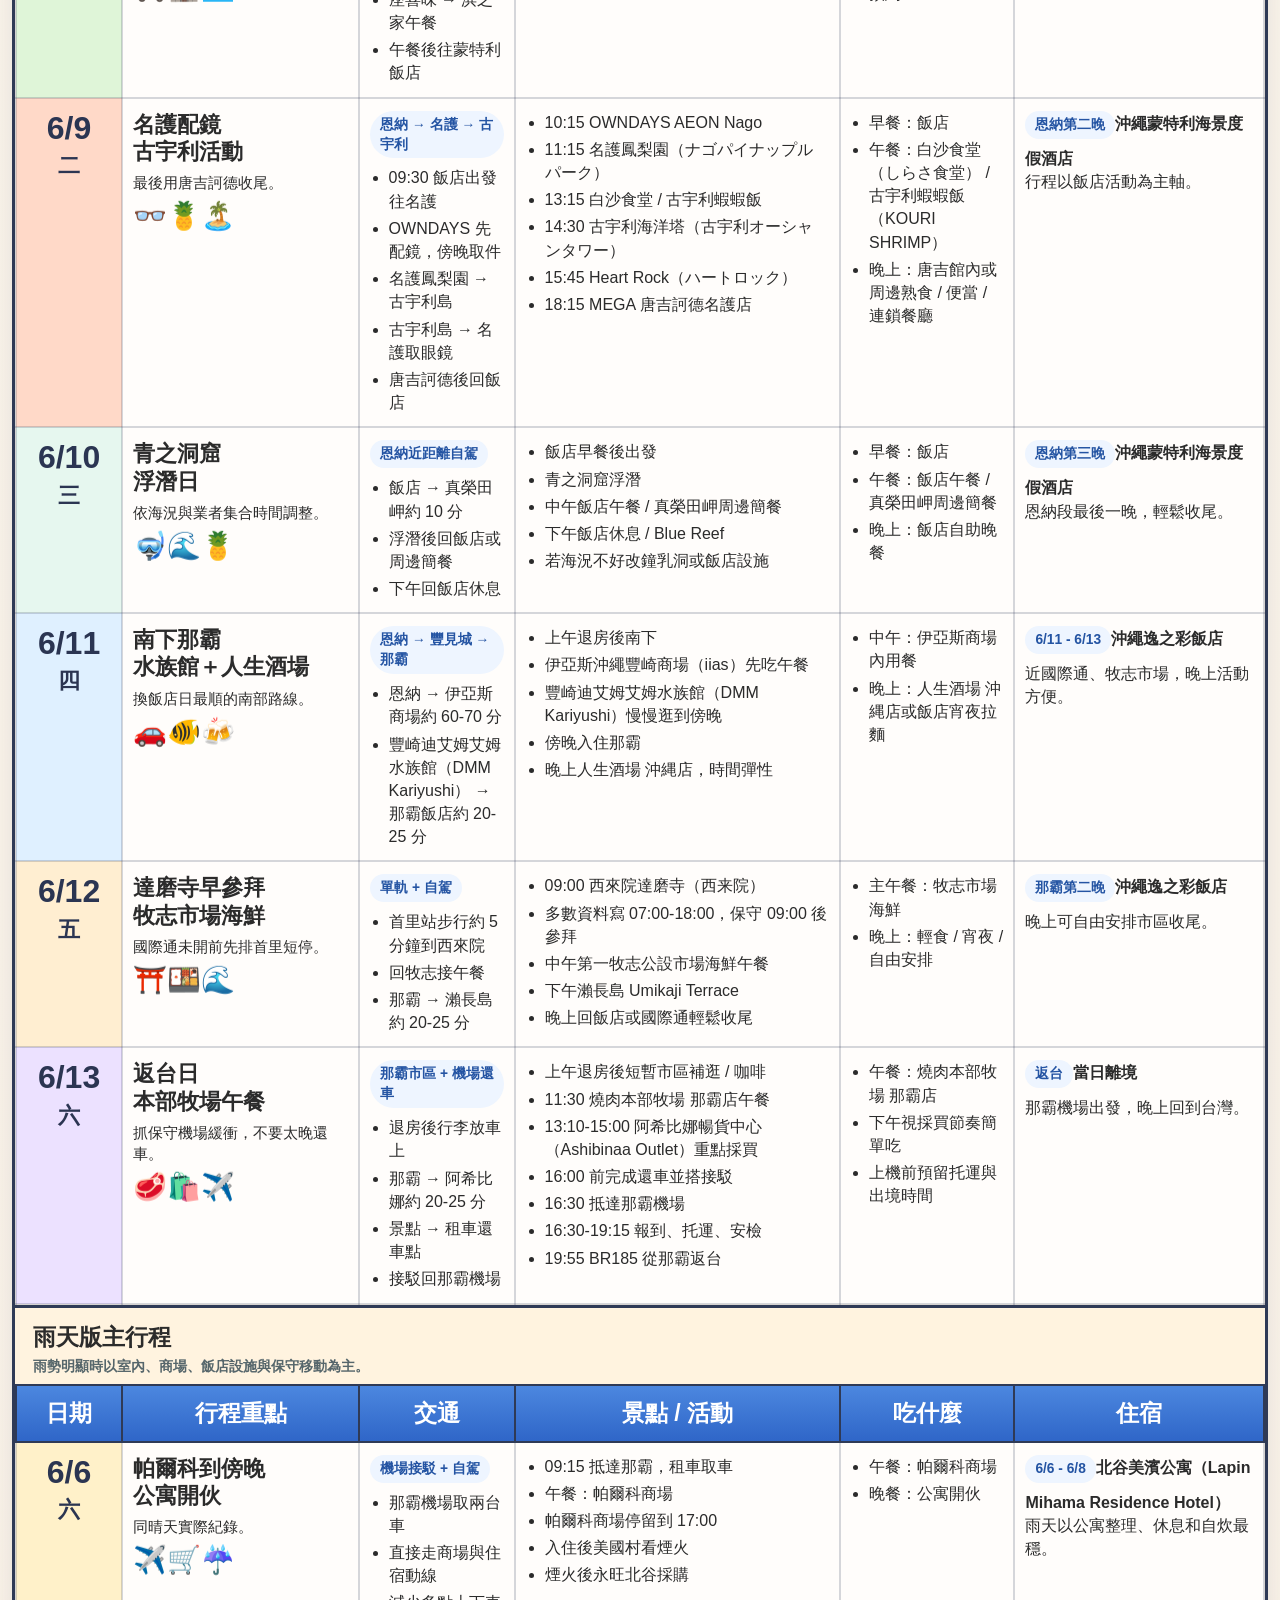
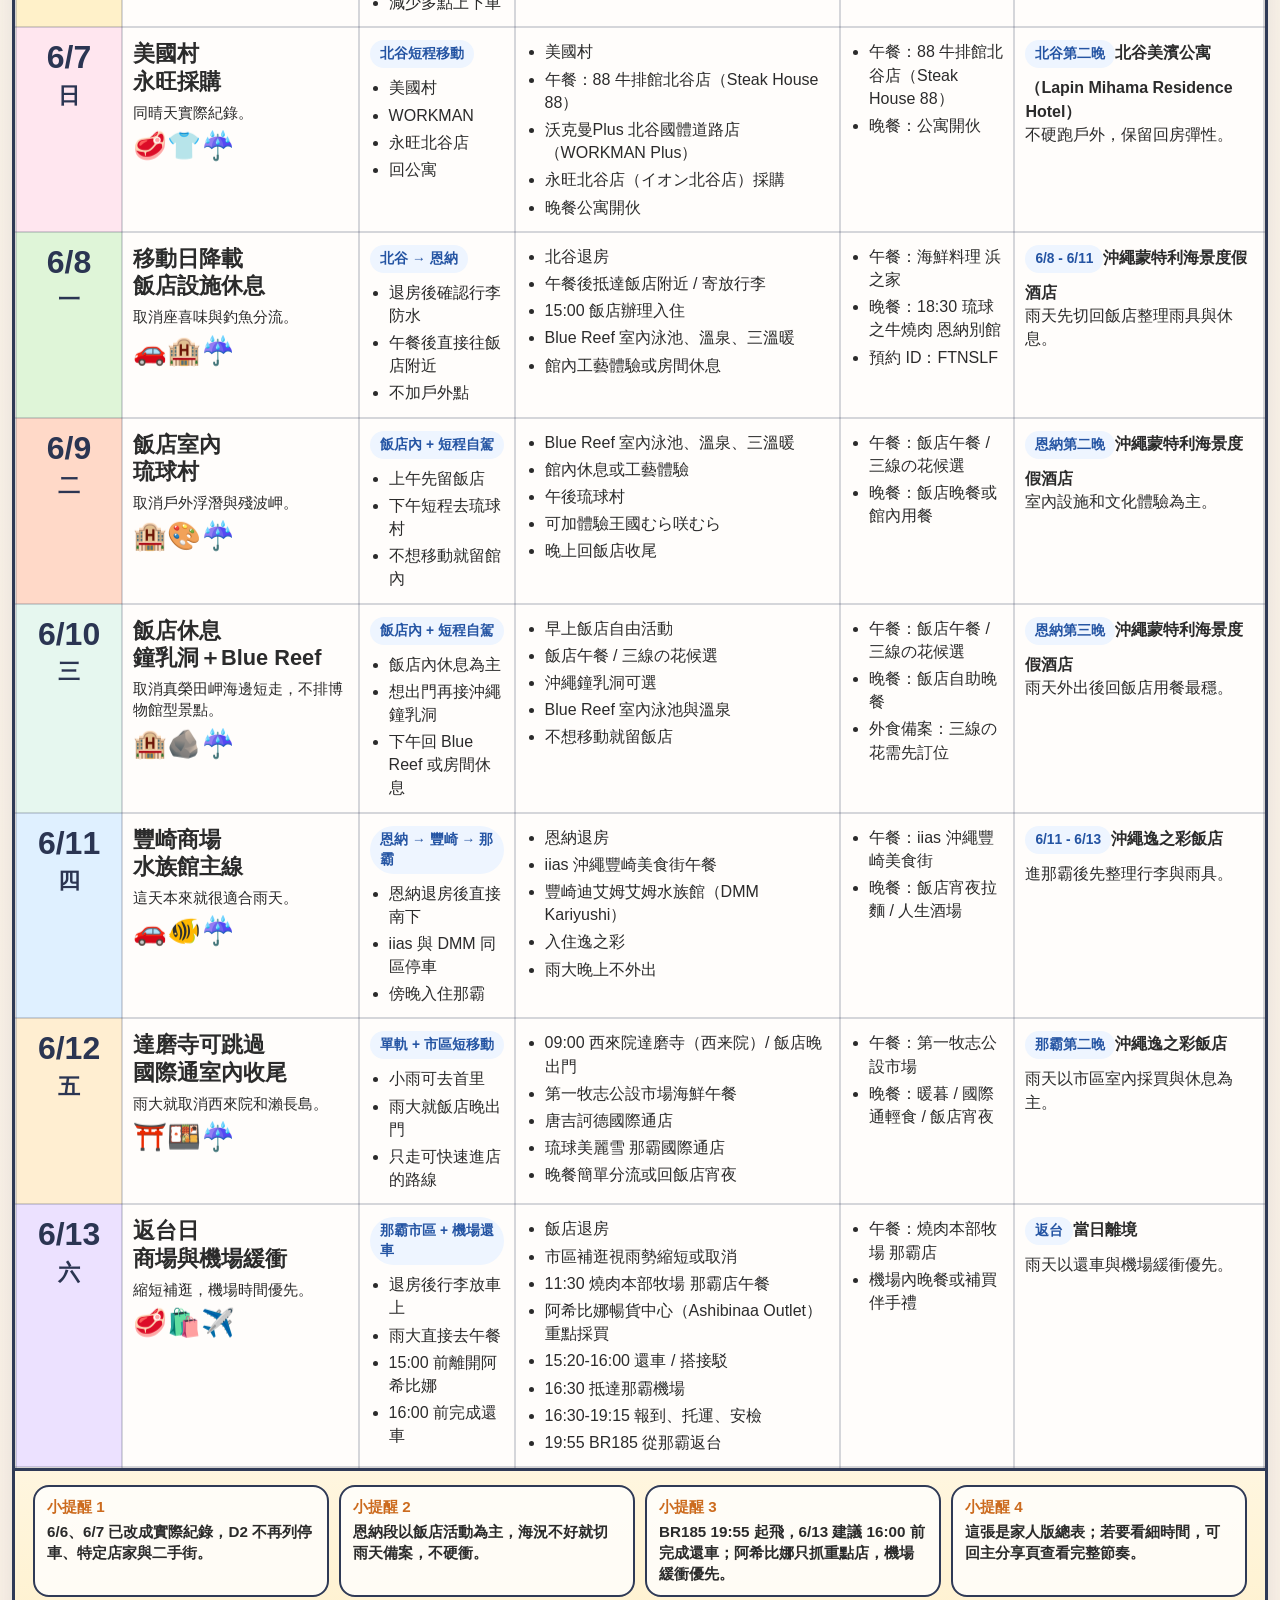
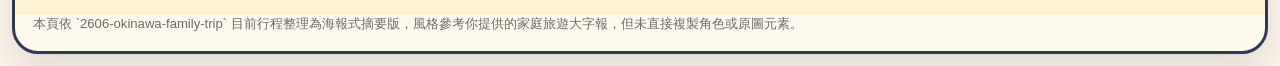
==== commit 7d0374eb: "fix: update d1 d2 actual itinerary" ====
--- a/family-share-poster.html
+++ b/family-share-poster.html
@@ -702,15 +702,15 @@
           <article class="weather-card">
             <h3>D1 6/6（六）抵達北谷</h3>
             <div class="weather-versions">
-              <div class="weather-version weather-version--sunny"><strong>晴天版</strong>取車、帕爾科商場採買、入住北谷，晚上接美國村海邊散步與週六煙火。</div>
-              <div class="weather-version weather-version--rainy"><strong>雨天版</strong>取車後以帕爾科商場與公寓為主，晚餐自炊或美國村室內餐廳，不把煙火當必要行程。</div>
+              <div class="weather-version weather-version--sunny"><strong>實際紀錄</strong>午餐帕爾科，商場到 17:00；Check-in 後去美國村看煙火，煙火後永旺北谷採購，晚餐公寓開伙。</div>
+              <div class="weather-version weather-version--rainy"><strong>紀錄補充</strong>第一天以帕爾科、煙火、超市採購與公寓開伙為主。</div>
             </div>
           </article>
           <article class="weather-card">
             <h3>D2 6/7（日）北谷商圈</h3>
             <div class="weather-versions">
-              <div class="weather-version weather-version--sunny"><strong>晴天版</strong>美國村、二手街、WORKMAN，下午日落海灘與海邊散步。</div>
-              <div class="weather-version weather-version--rainy"><strong>雨天版</strong>保留美國村室內店舖、二手街與餐廳；取消日落海灘散步，雨大改溫泉或回公寓。</div>
+              <div class="weather-version weather-version--sunny"><strong>實際紀錄</strong>只寫美國村；午餐 88 牛排，下午 WORKMAN 後到永旺北谷超市採購，晚餐公寓開伙。</div>
+              <div class="weather-version weather-version--rainy"><strong>紀錄補充</strong>停車、特定店家、二手街北谷都拿掉，不列入主行程。</div>
             </div>
           </article>
           <article class="weather-card">
@@ -723,7 +723,7 @@
           <article class="weather-card">
             <h3>D4 6/9（二）飯店玩水日</h3>
             <div class="weather-versions">
-              <div class="weather-version weather-version--sunny"><strong>晴天版</strong>8:00 早餐後去古宇利橋，午餐白沙食堂或古宇利蝦蝦飯，鳳梨園與 MEGA 唐吉訶德名護店各抓 3 小時。</div>
+              <div class="weather-version weather-version--sunny"><strong>晴天版</strong>名護配鏡、鳳梨園、古宇利島午餐、海洋塔與 Heart Rock，回名護取眼鏡後唐吉收尾。</div>
               <div class="weather-version weather-version--rainy"><strong>雨天版</strong>改 Blue Reef、溫泉與館內休息，午後琉球村或體驗王國むら咲むら，晚餐留飯店。</div>
             </div>
           </article>
@@ -785,18 +785,18 @@
           <tbody>
             <tr>
               <td class="date-cell"><span class="date-main">6/6</span><span class="date-sub">六</span></td>
-              <td><p class="focus-title">抵達沖繩<br />先採買再入住</p><div class="small">第一天不塞景點，走輕鬆恢復體力路線。</div><span class="emoji-line">✈️🛒🎆</span></td>
-              <td><span class="transport-badge">機場接駁 + 自駕</span><ul><li>那霸機場取兩台車</li><li>機場 → 帕爾科商場（SAN-A Urasoe West Coast PARCO CITY）</li><li>帕爾科商場（SAN-A Urasoe West Coast PARCO CITY） → 北谷飯店</li></ul></td>
-              <td><ul><li>09:15 抵達那霸，租車取車</li><li>帕爾科商場（SAN-A Urasoe West Coast PARCO CITY） 採買食材、飲料、生活用品</li><li>入住 北谷美濱公寓（Lapin Mihama Residence Hotel）</li><li>晚上美國村海邊散步</li><li>20:00 北谷西海岸週六煙火</li></ul></td>
-              <td><ul><li>機場或沿途簡單午餐</li><li>晚餐可自炊或美國村簡單吃</li></ul></td>
+              <td><p class="focus-title">帕爾科到傍晚<br />煙火後開伙</p><div class="small">實際紀錄：商場到 17:00。</div><span class="emoji-line">✈️🛒🎆</span></td>
+              <td><span class="transport-badge">機場接駁 + 自駕</span><ul><li>那霸機場取兩台車</li><li>機場 → 帕爾科商場（SAN-A Urasoe West Coast PARCO CITY）</li><li>帕爾科 → 北谷美濱公寓</li><li>煙火後 → 永旺北谷店</li></ul></td>
+              <td><ul><li>09:15 抵達那霸，租車取車</li><li>午餐：帕爾科商場</li><li>帕爾科商場停留到 17:00</li><li>Check-in 後去美國村看煙火</li><li>煙火後永旺北谷店採購</li></ul></td>
+              <td><ul><li>午餐：帕爾科商場</li><li>晚餐：公寓開伙</li></ul></td>
               <td><span class="stay-badge">6/6 - 6/8</span><strong>北谷美濱公寓（Lapin Mihama Residence Hotel）</strong><br />北谷美濱公寓式住宿，可開伙。</td>
             </tr>
             <tr>
               <td class="date-cell"><span class="date-main">6/7</span><span class="date-sub">日</span></td>
-              <td><p class="focus-title">北谷自由日<br />購物＋海邊散步</p><div class="small">主力是美國村與 二手街。</div><span class="emoji-line">🍙👕🌴</span></td>
-              <td><span class="transport-badge">步行 + 短程開車</span><ul><li>飯店周邊為主</li><li>北谷商圈慢移動</li></ul></td>
-              <td><ul><li>美濱公共停車場先停車</li><li>美式雜貨店阿美利肯迪波（American Depot）</li><li>名店午餐後接二手街與 WORKMAN 備案</li><li>美國村慢逛、日落海灘散步</li></ul></td>
-              <td><ul><li>午餐：88 牛排館（Steak House 88） / 東尼羅馬美式肋排（Tony Roma's）</li><li>在地候選：塔可飯咖啡奇吉姆那（タコライスCafe きじむなぁ） / 鶴小沖繩麵（そば家 鶴小）</li><li>晚上可再回美國村覓食</li></ul></td>
+              <td><p class="focus-title">美國村<br />88 牛排</p><div class="small">WORKMAN 後永旺採購。</div><span class="emoji-line">🥩👕🛒</span></td>
+              <td><span class="transport-badge">北谷短程移動</span><ul><li>飯店 → 美國村</li><li>美國村 → WORKMAN</li><li>WORKMAN → 永旺北谷店</li><li>採購後回公寓</li></ul></td>
+              <td><ul><li>美國村</li><li>午餐：88 牛排館北谷店（Steak House 88）</li><li>沃克曼Plus 北谷國體道路店（WORKMAN Plus）</li><li>永旺北谷店（イオン北谷店）採購</li><li>晚餐公寓開伙</li></ul></td>
+              <td><ul><li>午餐：88 牛排館北谷店（Steak House 88）</li><li>晚餐：公寓開伙</li></ul></td>
               <td><span class="stay-badge">北谷第二晚</span><strong>北谷美濱公寓（Lapin Mihama Residence Hotel）</strong><br />走路可接美國村與海邊。</td>
             </tr>
             <tr>
@@ -809,10 +809,10 @@
             </tr>
             <tr>
               <td class="date-cell"><span class="date-main">6/9</span><span class="date-sub">二</span></td>
-              <td><p class="focus-title">古宇利橋<br />名護長停</p><div class="small">鳳梨園與唐吉各抓 3 小時。</div><span class="emoji-line">🌉🍤🍍</span></td>
-              <td><span class="transport-badge">恩納 → 古宇利 / 名護</span><ul><li>08:00 飯店早餐</li><li>飯店 → 古宇利橋約 60-75 分</li><li>古宇利島 → 名護鳳梨園</li><li>名護鳳梨園 → MEGA 唐吉訶德名護店</li><li>19:00 後回恩納飯店</li></ul></td>
-              <td><ul><li>08:00 飯店早餐</li><li>古宇利橋海景短停</li><li>12:45-15:45 名護鳳梨園（ナゴパイナップルパーク）</li><li>16:00-19:00 MEGA 唐吉訶德名護店（MEGAドン・キホーテ 名護店）</li><li>晚餐改彈性</li></ul></td>
-              <td><ul><li>早餐：飯店</li><li>午餐：白沙食堂（しらさ食堂） / 古宇利蝦蝦飯（KOURI SHRIMP）</li><li>晚上：飯店 / 名護簡單吃 / 回飯店後處理</li></ul></td>
+              <td><p class="focus-title">名護配鏡<br />古宇利活動</p><div class="small">最後用唐吉訶德收尾。</div><span class="emoji-line">👓🍍🏝️</span></td>
+              <td><span class="transport-badge">恩納 → 名護 → 古宇利</span><ul><li>09:30 飯店出發往名護</li><li>OWNDAYS 先配鏡，傍晚取件</li><li>名護鳳梨園 → 古宇利島</li><li>古宇利島 → 名護取眼鏡</li><li>唐吉訶德後回飯店</li></ul></td>
+              <td><ul><li>10:15 OWNDAYS AEON Nago</li><li>11:15 名護鳳梨園（ナゴパイナップルパーク）</li><li>13:15 白沙食堂 / 古宇利蝦蝦飯</li><li>14:30 古宇利海洋塔（古宇利オーシャンタワー）</li><li>15:45 Heart Rock（ハートロック）</li><li>18:15 MEGA 唐吉訶德名護店</li></ul></td>
+              <td><ul><li>早餐：飯店</li><li>午餐：白沙食堂（しらさ食堂） / 古宇利蝦蝦飯（KOURI SHRIMP）</li><li>晚上：唐吉館內或周邊熟食 / 便當 / 連鎖餐廳</li></ul></td>
               <td><span class="stay-badge">恩納第二晚</span><strong>沖繩蒙特利海景度假酒店</strong><br />行程以飯店活動為主軸。</td>
             </tr>
             <tr>
@@ -878,18 +878,18 @@
           <tbody>
             <tr>
               <td class="date-cell"><span class="date-main">6/6</span><span class="date-sub">六</span></td>
-              <td><p class="focus-title">抵達後穩住節奏<br />商場＋公寓</p><div class="small">雨天不把煙火當必要行程。</div><span class="emoji-line">✈️🛒☔</span></td>
+              <td><p class="focus-title">帕爾科到傍晚<br />公寓開伙</p><div class="small">同晴天實際紀錄。</div><span class="emoji-line">✈️🛒☔</span></td>
               <td><span class="transport-badge">機場接駁 + 自駕</span><ul><li>那霸機場取兩台車</li><li>直接走商場與住宿動線</li><li>減少多點上下車</li></ul></td>
-              <td><ul><li>09:15 抵達那霸，租車取車</li><li>帕爾科商場（SAN-A Urasoe West Coast PARCO CITY）採買、雨具補給與休息</li><li>入住北谷美濱公寓（Lapin Mihama Residence Hotel）</li><li>若煙火取消或雨勢明顯，直接回房休息</li></ul></td>
-              <td><ul><li>午餐：機場或帕爾科商場簡餐</li><li>晚餐：公寓開伙或美國村室內餐廳</li></ul></td>
+              <td><ul><li>09:15 抵達那霸，租車取車</li><li>午餐：帕爾科商場</li><li>帕爾科商場停留到 17:00</li><li>入住後美國村看煙火</li><li>煙火後永旺北谷採購</li></ul></td>
+              <td><ul><li>午餐：帕爾科商場</li><li>晚餐：公寓開伙</li></ul></td>
               <td><span class="stay-badge">6/6 - 6/8</span><strong>北谷美濱公寓（Lapin Mihama Residence Hotel）</strong><br />雨天以公寓整理、休息和自炊最穩。</td>
             </tr>
             <tr>
               <td class="date-cell"><span class="date-main">6/7</span><span class="date-sub">日</span></td>
-              <td><p class="focus-title">北谷室內購物<br />餐廳候選</p><div class="small">取消日落海灘散步。</div><span class="emoji-line">🛍️🍽️☔</span></td>
-              <td><span class="transport-badge">短程自駕 + 室內移動</span><ul><li>美濱公共停車場集合</li><li>美國村室內店舖為主</li><li>雨大改溫泉或回公寓</li></ul></td>
-              <td><ul><li>美式雜貨店阿美利肯迪波（American Depot）</li><li>美國村室內店舖與商圈</li><li>二手街北谷店（2nd STREET）</li><li>沃克曼Plus 北谷國體道路店（WORKMAN Plus）</li><li>雨勢太大改北谷溫泉泳池 ちゅらーゆ</li></ul></td>
-              <td><ul><li>午餐：美國村名店候選</li><li>88 牛排館或 Tony Roma's 優先看座位</li><li>晚餐：北谷港海邊餐廳 / 自炊</li></ul></td>
+              <td><p class="focus-title">美國村<br />永旺採購</p><div class="small">同晴天實際紀錄。</div><span class="emoji-line">🥩👕☔</span></td>
+              <td><span class="transport-badge">北谷短程移動</span><ul><li>美國村</li><li>WORKMAN</li><li>永旺北谷店</li><li>回公寓</li></ul></td>
+              <td><ul><li>美國村</li><li>午餐：88 牛排館北谷店（Steak House 88）</li><li>沃克曼Plus 北谷國體道路店（WORKMAN Plus）</li><li>永旺北谷店（イオン北谷店）採購</li><li>晚餐公寓開伙</li></ul></td>
+              <td><ul><li>午餐：88 牛排館北谷店（Steak House 88）</li><li>晚餐：公寓開伙</li></ul></td>
               <td><span class="stay-badge">北谷第二晚</span><strong>北谷美濱公寓（Lapin Mihama Residence Hotel）</strong><br />不硬跑戶外，保留回房彈性。</td>
             </tr>
             <tr>
@@ -945,7 +945,7 @@
       </div>
 
       <section class="notes">
-        <article class="note-card"><strong>小提醒 1</strong>第一天晚餐走輕鬆路線，重點是順利接上北谷煙火。</article>
+        <article class="note-card"><strong>小提醒 1</strong>6/6、6/7 已改成實際紀錄，D2 不再列停車、特定店家與二手街。</article>
         <article class="note-card"><strong>小提醒 2</strong>恩納段以飯店活動為主，海況不好就切雨天備案，不硬衝。</article>
         <article class="note-card"><strong>小提醒 3</strong>BR185 19:55 起飛，6/13 建議 16:00 前完成還車；阿希比娜只抓重點店，機場緩衝優先。</article>
         <article class="note-card"><strong>小提醒 4</strong>這張是家人版總表；若要看細時間，可回主分享頁查看完整節奏。</article>
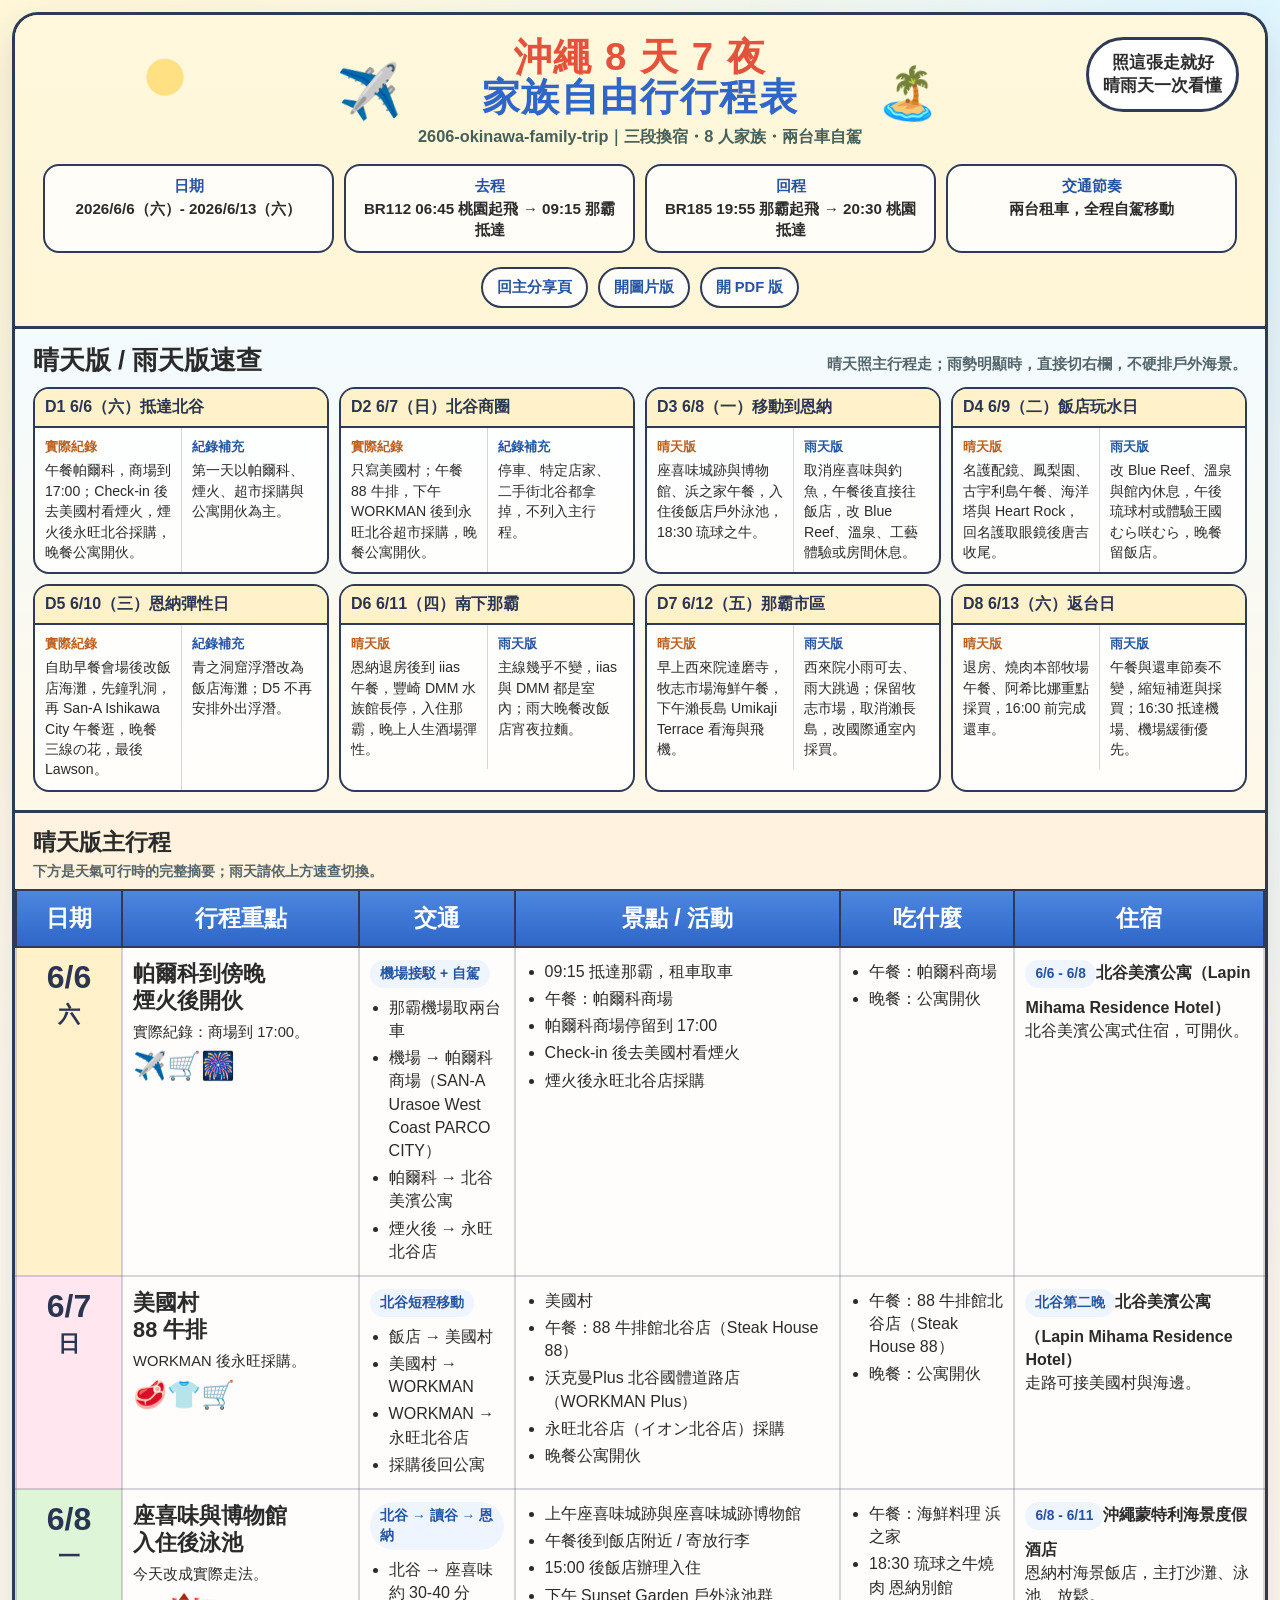
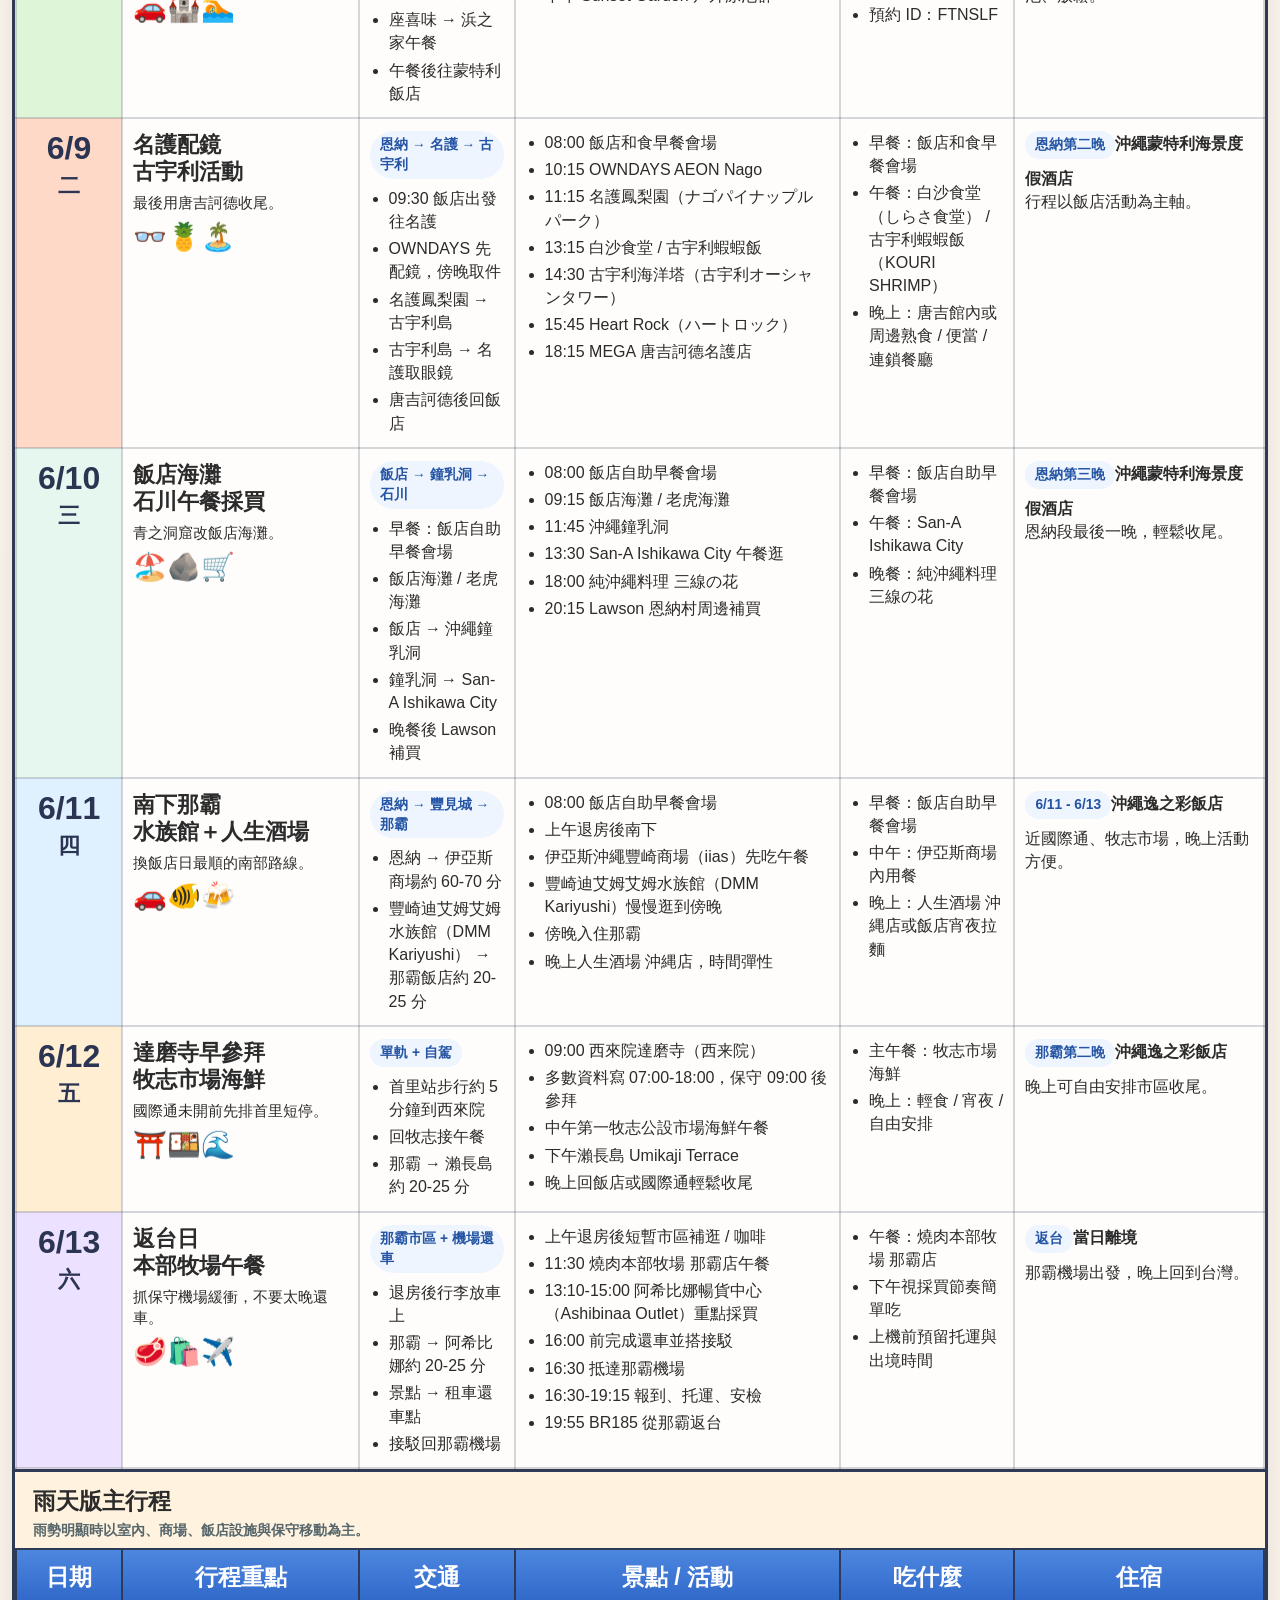
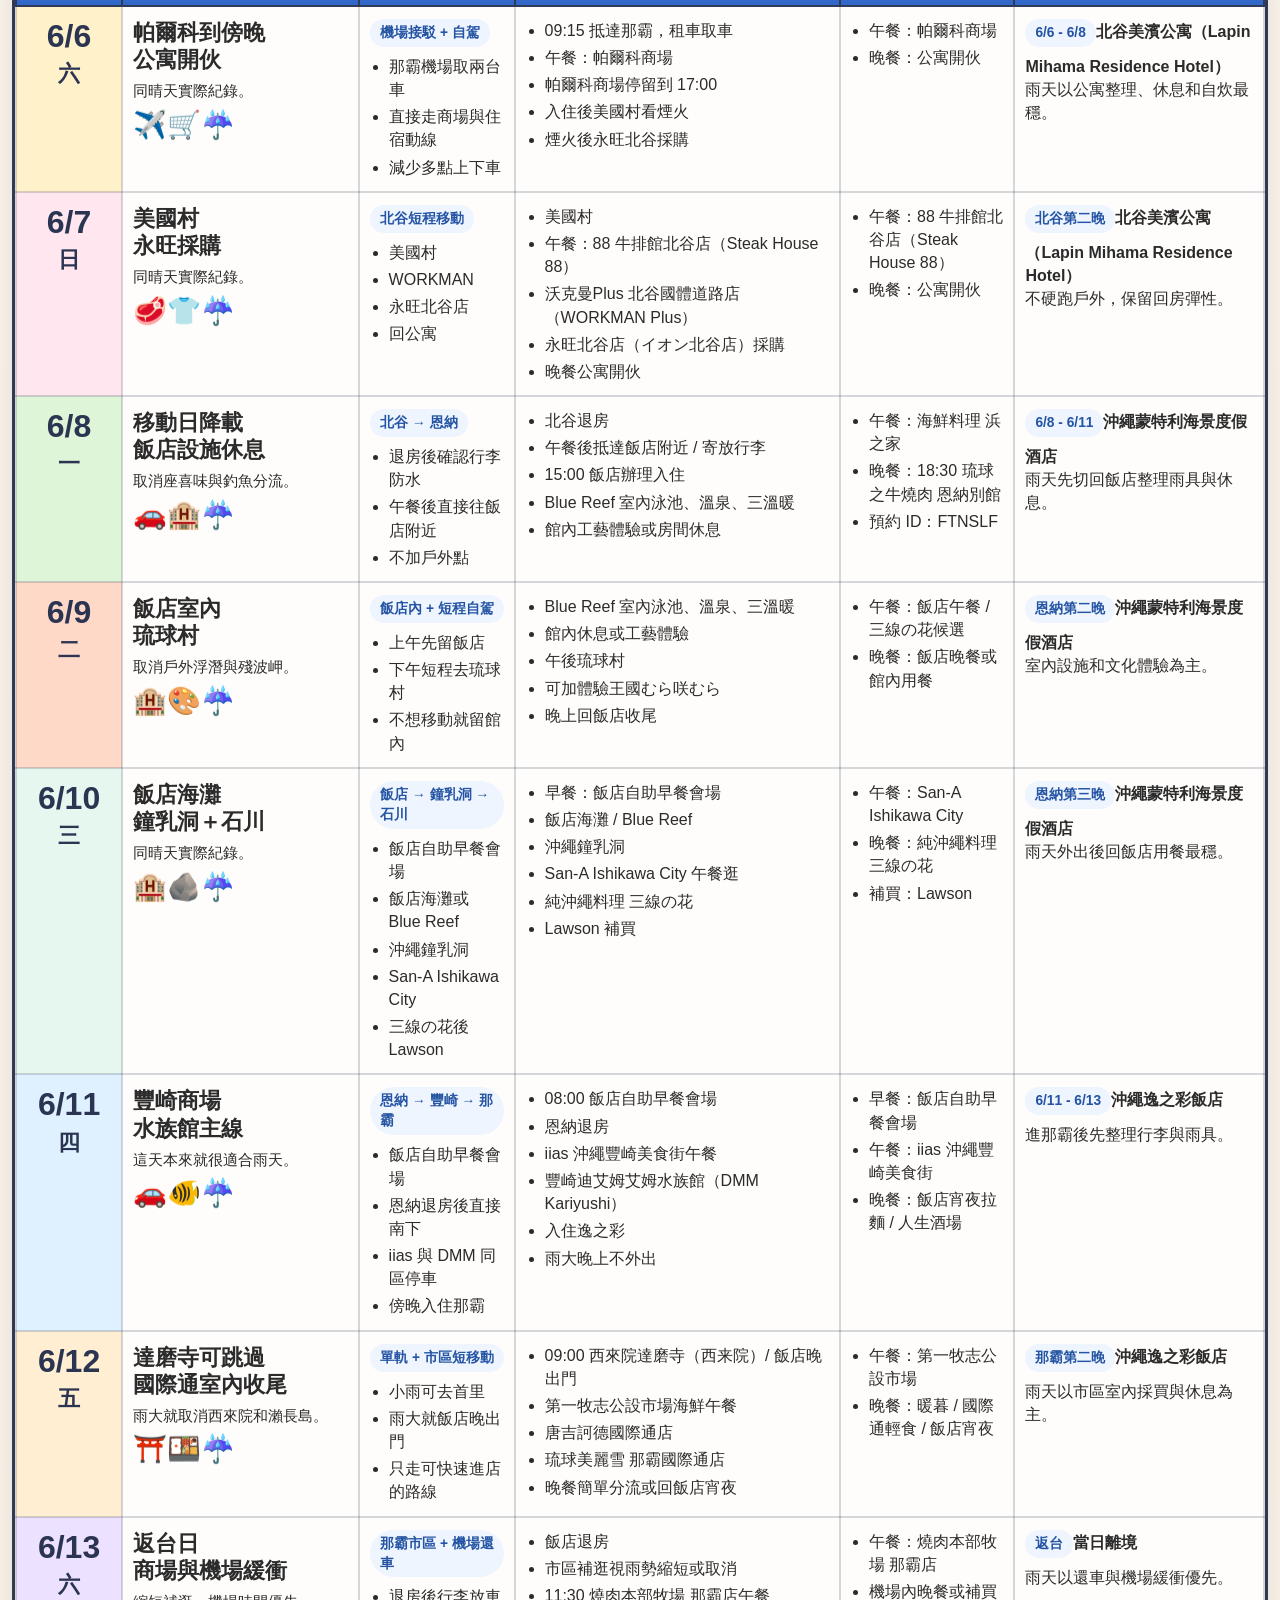
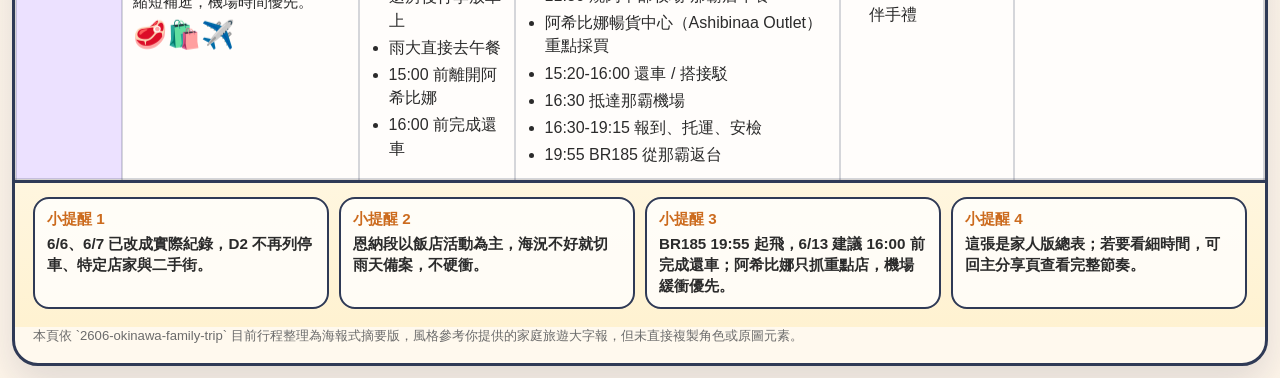
==== commit fd4bc6ae: "fix: update d5 beach and breakfast details" ====
--- a/family-share-poster.html
+++ b/family-share-poster.html
@@ -730,8 +730,8 @@
           <article class="weather-card">
             <h3>D5 6/10（三）恩納彈性日</h3>
             <div class="weather-versions">
-              <div class="weather-version weather-version--sunny"><strong>晴天版</strong>青之洞窟浮潛，午餐改飯店或真榮田岬周邊簡餐，下午回飯店休息。</div>
-              <div class="weather-version weather-version--rainy"><strong>雨天版</strong>青之洞窟取消時，改飯店休息、沖繩鐘乳洞或 Blue Reef，不排博物館型景點。</div>
+              <div class="weather-version weather-version--sunny"><strong>實際紀錄</strong>自助早餐會場後改飯店海灘，先鐘乳洞，再 San-A Ishikawa City 午餐逛，晚餐三線の花，最後 Lawson。</div>
+              <div class="weather-version weather-version--rainy"><strong>紀錄補充</strong>青之洞窟浮潛改為飯店海灘；D5 不再安排外出浮潛。</div>
             </div>
           </article>
           <article class="weather-card">
@@ -811,24 +811,24 @@
               <td class="date-cell"><span class="date-main">6/9</span><span class="date-sub">二</span></td>
               <td><p class="focus-title">名護配鏡<br />古宇利活動</p><div class="small">最後用唐吉訶德收尾。</div><span class="emoji-line">👓🍍🏝️</span></td>
               <td><span class="transport-badge">恩納 → 名護 → 古宇利</span><ul><li>09:30 飯店出發往名護</li><li>OWNDAYS 先配鏡，傍晚取件</li><li>名護鳳梨園 → 古宇利島</li><li>古宇利島 → 名護取眼鏡</li><li>唐吉訶德後回飯店</li></ul></td>
-              <td><ul><li>10:15 OWNDAYS AEON Nago</li><li>11:15 名護鳳梨園（ナゴパイナップルパーク）</li><li>13:15 白沙食堂 / 古宇利蝦蝦飯</li><li>14:30 古宇利海洋塔（古宇利オーシャンタワー）</li><li>15:45 Heart Rock（ハートロック）</li><li>18:15 MEGA 唐吉訶德名護店</li></ul></td>
-              <td><ul><li>早餐：飯店</li><li>午餐：白沙食堂（しらさ食堂） / 古宇利蝦蝦飯（KOURI SHRIMP）</li><li>晚上：唐吉館內或周邊熟食 / 便當 / 連鎖餐廳</li></ul></td>
+              <td><ul><li>08:00 飯店和食早餐會場</li><li>10:15 OWNDAYS AEON Nago</li><li>11:15 名護鳳梨園（ナゴパイナップルパーク）</li><li>13:15 白沙食堂 / 古宇利蝦蝦飯</li><li>14:30 古宇利海洋塔（古宇利オーシャンタワー）</li><li>15:45 Heart Rock（ハートロック）</li><li>18:15 MEGA 唐吉訶德名護店</li></ul></td>
+              <td><ul><li>早餐：飯店和食早餐會場</li><li>午餐：白沙食堂（しらさ食堂） / 古宇利蝦蝦飯（KOURI SHRIMP）</li><li>晚上：唐吉館內或周邊熟食 / 便當 / 連鎖餐廳</li></ul></td>
               <td><span class="stay-badge">恩納第二晚</span><strong>沖繩蒙特利海景度假酒店</strong><br />行程以飯店活動為主軸。</td>
             </tr>
             <tr>
               <td class="date-cell"><span class="date-main">6/10</span><span class="date-sub">三</span></td>
-              <td><p class="focus-title">青之洞窟<br />浮潛日</p><div class="small">依海況與業者集合時間調整。</div><span class="emoji-line">🤿🌊🍍</span></td>
-              <td><span class="transport-badge">恩納近距離自駕</span><ul><li>飯店 → 真榮田岬約 10 分</li><li>浮潛後回飯店或周邊簡餐</li><li>下午回飯店休息</li></ul></td>
-              <td><ul><li>飯店早餐後出發</li><li>青之洞窟浮潛</li><li>中午飯店午餐 / 真榮田岬周邊簡餐</li><li>下午飯店休息 / Blue Reef</li><li>若海況不好改鐘乳洞或飯店設施</li></ul></td>
-              <td><ul><li>早餐：飯店</li><li>午餐：飯店午餐 / 真榮田岬周邊簡餐</li><li>晚上：飯店自助晚餐</li></ul></td>
+              <td><p class="focus-title">飯店海灘<br />石川午餐採買</p><div class="small">青之洞窟改飯店海灘。</div><span class="emoji-line">🏖️🪨🛒</span></td>
+              <td><span class="transport-badge">飯店 → 鐘乳洞 → 石川</span><ul><li>早餐：飯店自助早餐會場</li><li>飯店海灘 / 老虎海灘</li><li>飯店 → 沖繩鐘乳洞</li><li>鐘乳洞 → San-A Ishikawa City</li><li>晚餐後 Lawson 補買</li></ul></td>
+              <td><ul><li>08:00 飯店自助早餐會場</li><li>09:15 飯店海灘 / 老虎海灘</li><li>11:45 沖繩鐘乳洞</li><li>13:30 San-A Ishikawa City 午餐逛</li><li>18:00 純沖繩料理 三線の花</li><li>20:15 Lawson 恩納村周邊補買</li></ul></td>
+              <td><ul><li>早餐：飯店自助早餐會場</li><li>午餐：San-A Ishikawa City</li><li>晚餐：純沖繩料理 三線の花</li></ul></td>
               <td><span class="stay-badge">恩納第三晚</span><strong>沖繩蒙特利海景度假酒店</strong><br />恩納段最後一晚，輕鬆收尾。</td>
             </tr>
             <tr>
               <td class="date-cell"><span class="date-main">6/11</span><span class="date-sub">四</span></td>
               <td><p class="focus-title">南下那霸<br />水族館＋人生酒場</p><div class="small">換飯店日最順的南部路線。</div><span class="emoji-line">🚗🐠🍻</span></td>
               <td><span class="transport-badge">恩納 → 豐見城 → 那霸</span><ul><li>恩納 → 伊亞斯商場約 60-70 分</li><li>豐崎迪艾姆艾姆水族館（DMM Kariyushi） → 那霸飯店約 20-25 分</li></ul></td>
-              <td><ul><li>上午退房後南下</li><li>伊亞斯沖繩豐崎商場（iias）先吃午餐</li><li>豐崎迪艾姆艾姆水族館（DMM Kariyushi）慢慢逛到傍晚</li><li>傍晚入住那霸</li><li>晚上人生酒場 沖縄店，時間彈性</li></ul></td>
-              <td><ul><li>中午：伊亞斯商場內用餐</li><li>晚上：人生酒場 沖縄店或飯店宵夜拉麵</li></ul></td>
+              <td><ul><li>08:00 飯店自助早餐會場</li><li>上午退房後南下</li><li>伊亞斯沖繩豐崎商場（iias）先吃午餐</li><li>豐崎迪艾姆艾姆水族館（DMM Kariyushi）慢慢逛到傍晚</li><li>傍晚入住那霸</li><li>晚上人生酒場 沖縄店，時間彈性</li></ul></td>
+              <td><ul><li>早餐：飯店自助早餐會場</li><li>中午：伊亞斯商場內用餐</li><li>晚上：人生酒場 沖縄店或飯店宵夜拉麵</li></ul></td>
               <td><span class="stay-badge">6/11 - 6/13</span><strong>沖繩逸之彩飯店</strong><br />近國際通、牧志市場，晚上活動方便。</td>
             </tr>
             <tr>
@@ -910,18 +910,18 @@
             </tr>
             <tr>
               <td class="date-cell"><span class="date-main">6/10</span><span class="date-sub">三</span></td>
-              <td><p class="focus-title">飯店休息<br />鐘乳洞＋Blue Reef</p><div class="small">取消真榮田岬海邊短走，不排博物館型景點。</div><span class="emoji-line">🏨🪨☔</span></td>
-              <td><span class="transport-badge">飯店內 + 短程自駕</span><ul><li>飯店內休息為主</li><li>想出門再接沖繩鐘乳洞</li><li>下午回 Blue Reef 或房間休息</li></ul></td>
-              <td><ul><li>早上飯店自由活動</li><li>飯店午餐 / 三線の花候選</li><li>沖繩鐘乳洞可選</li><li>Blue Reef 室內泳池與溫泉</li><li>不想移動就留飯店</li></ul></td>
-              <td><ul><li>午餐：飯店午餐 / 三線の花候選</li><li>晚餐：飯店自助晚餐</li><li>外食備案：三線の花需先訂位</li></ul></td>
+              <td><p class="focus-title">飯店海灘<br />鐘乳洞＋石川</p><div class="small">同晴天實際紀錄。</div><span class="emoji-line">🏨🪨☔</span></td>
+              <td><span class="transport-badge">飯店 → 鐘乳洞 → 石川</span><ul><li>飯店自助早餐會場</li><li>飯店海灘或 Blue Reef</li><li>沖繩鐘乳洞</li><li>San-A Ishikawa City</li><li>三線の花後 Lawson</li></ul></td>
+              <td><ul><li>早餐：飯店自助早餐會場</li><li>飯店海灘 / Blue Reef</li><li>沖繩鐘乳洞</li><li>San-A Ishikawa City 午餐逛</li><li>純沖繩料理 三線の花</li><li>Lawson 補買</li></ul></td>
+              <td><ul><li>午餐：San-A Ishikawa City</li><li>晚餐：純沖繩料理 三線の花</li><li>補買：Lawson</li></ul></td>
               <td><span class="stay-badge">恩納第三晚</span><strong>沖繩蒙特利海景度假酒店</strong><br />雨天外出後回飯店用餐最穩。</td>
             </tr>
             <tr>
               <td class="date-cell"><span class="date-main">6/11</span><span class="date-sub">四</span></td>
               <td><p class="focus-title">豐崎商場<br />水族館主線</p><div class="small">這天本來就很適合雨天。</div><span class="emoji-line">🚗🐠☔</span></td>
-              <td><span class="transport-badge">恩納 → 豐崎 → 那霸</span><ul><li>恩納退房後直接南下</li><li>iias 與 DMM 同區停車</li><li>傍晚入住那霸</li></ul></td>
-              <td><ul><li>恩納退房</li><li>iias 沖繩豐崎美食街午餐</li><li>豐崎迪艾姆艾姆水族館（DMM Kariyushi）</li><li>入住逸之彩</li><li>雨大晚上不外出</li></ul></td>
-              <td><ul><li>午餐：iias 沖繩豐崎美食街</li><li>晚餐：飯店宵夜拉麵 / 人生酒場</li></ul></td>
+              <td><span class="transport-badge">恩納 → 豐崎 → 那霸</span><ul><li>飯店自助早餐會場</li><li>恩納退房後直接南下</li><li>iias 與 DMM 同區停車</li><li>傍晚入住那霸</li></ul></td>
+              <td><ul><li>08:00 飯店自助早餐會場</li><li>恩納退房</li><li>iias 沖繩豐崎美食街午餐</li><li>豐崎迪艾姆艾姆水族館（DMM Kariyushi）</li><li>入住逸之彩</li><li>雨大晚上不外出</li></ul></td>
+              <td><ul><li>早餐：飯店自助早餐會場</li><li>午餐：iias 沖繩豐崎美食街</li><li>晚餐：飯店宵夜拉麵 / 人生酒場</li></ul></td>
               <td><span class="stay-badge">6/11 - 6/13</span><strong>沖繩逸之彩飯店</strong><br />進那霸後先整理行李與雨具。</td>
             </tr>
             <tr>
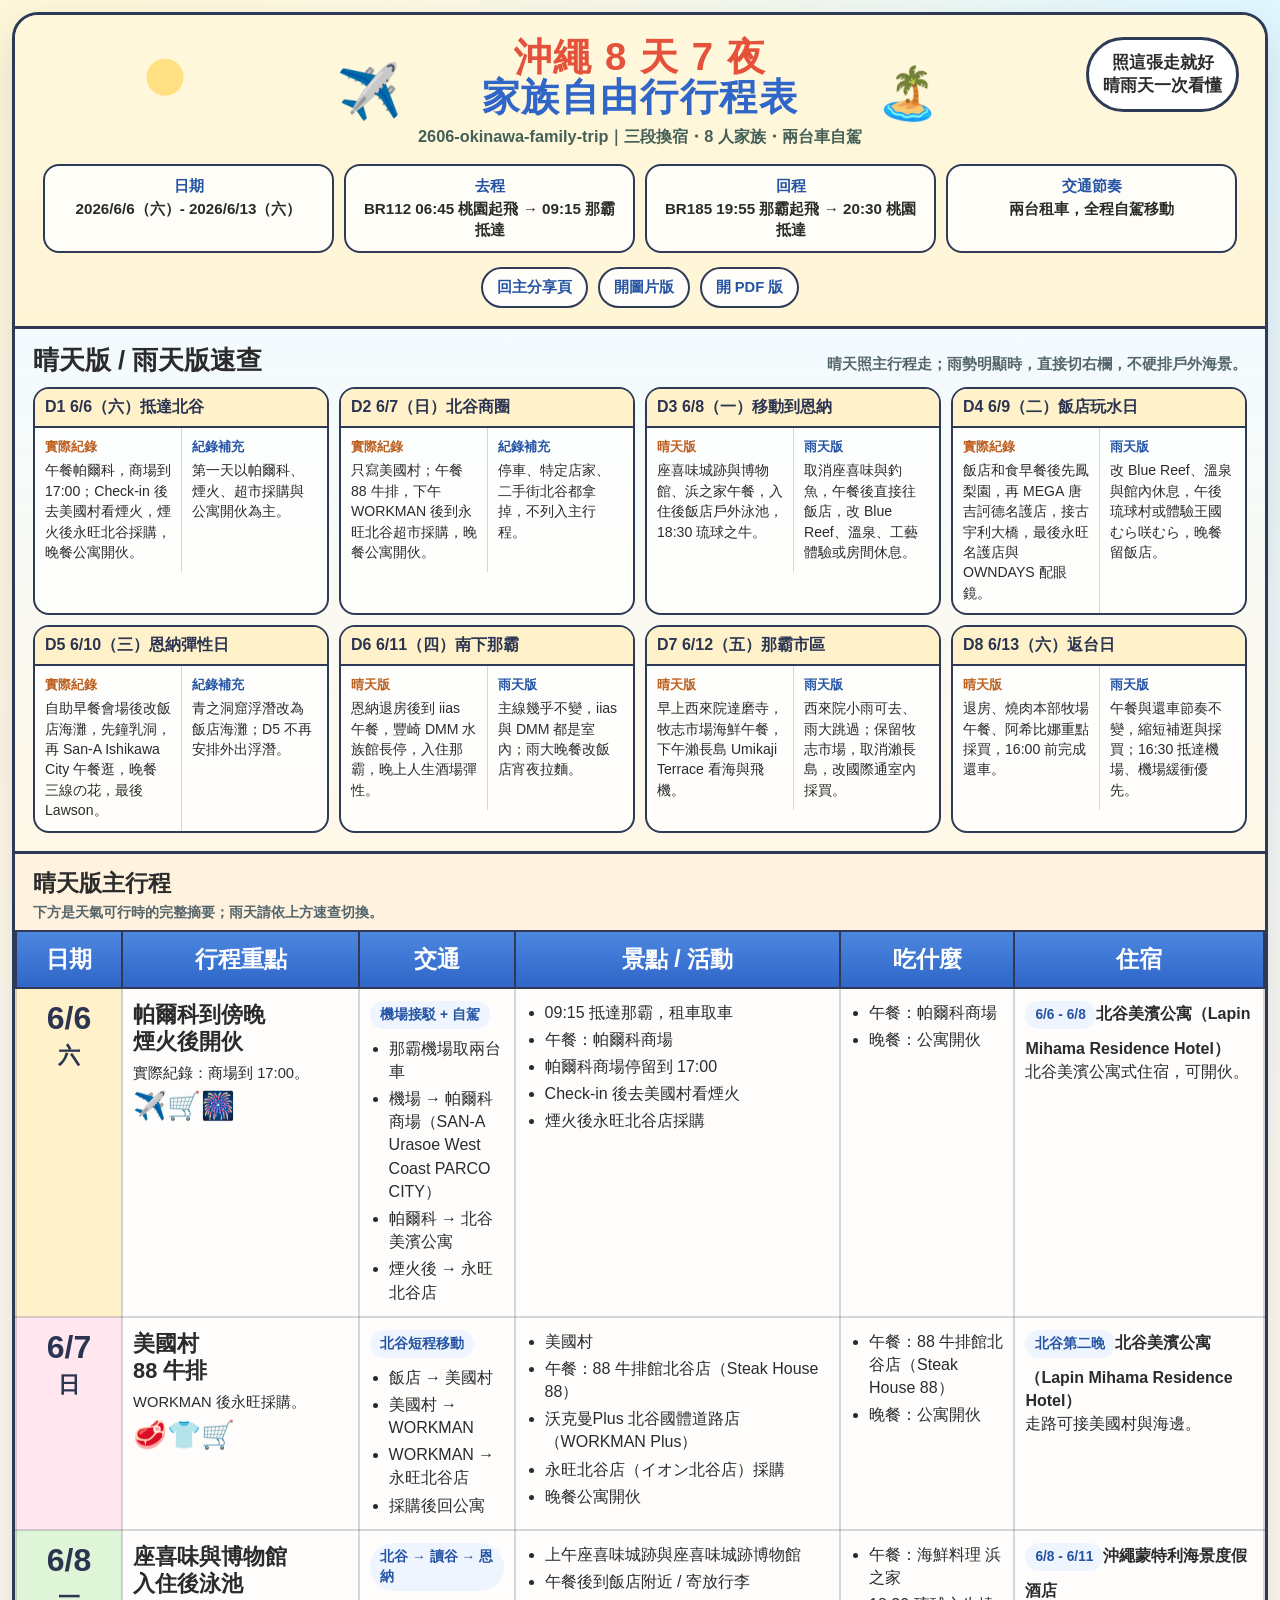
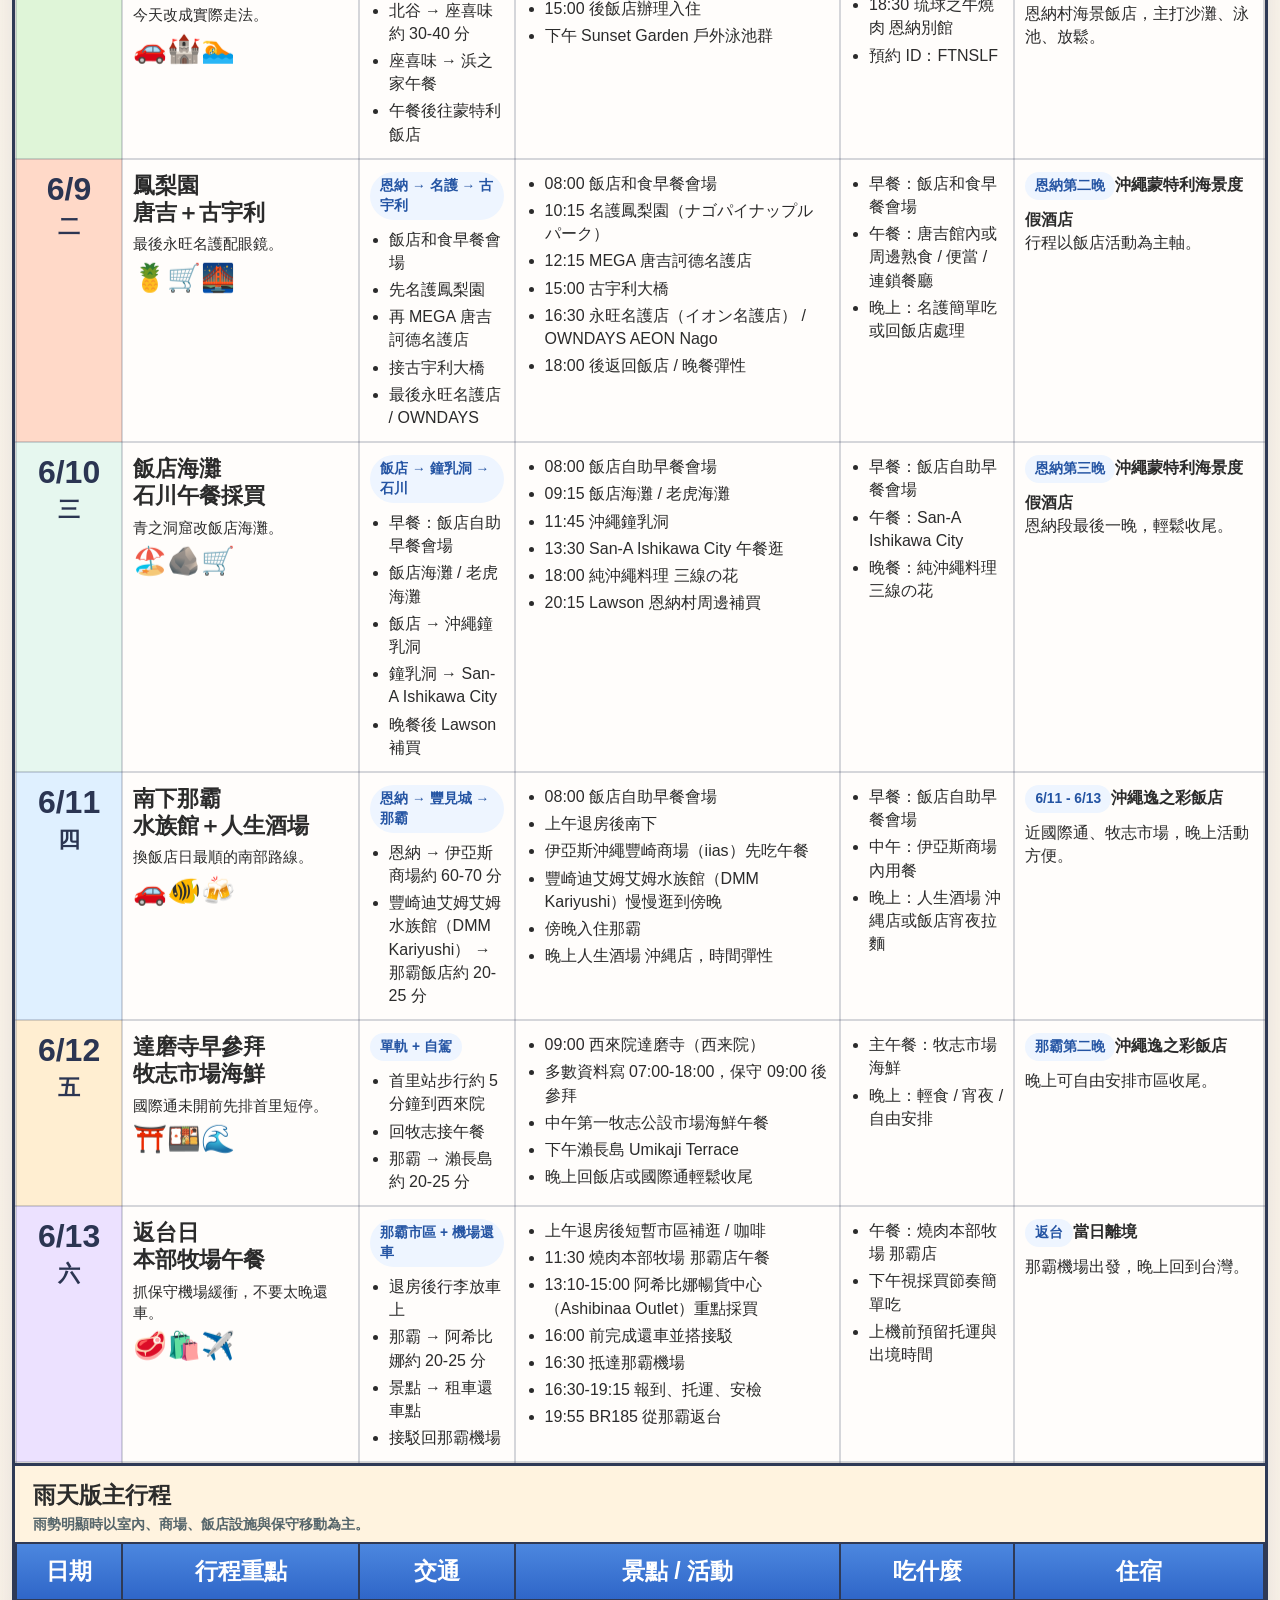
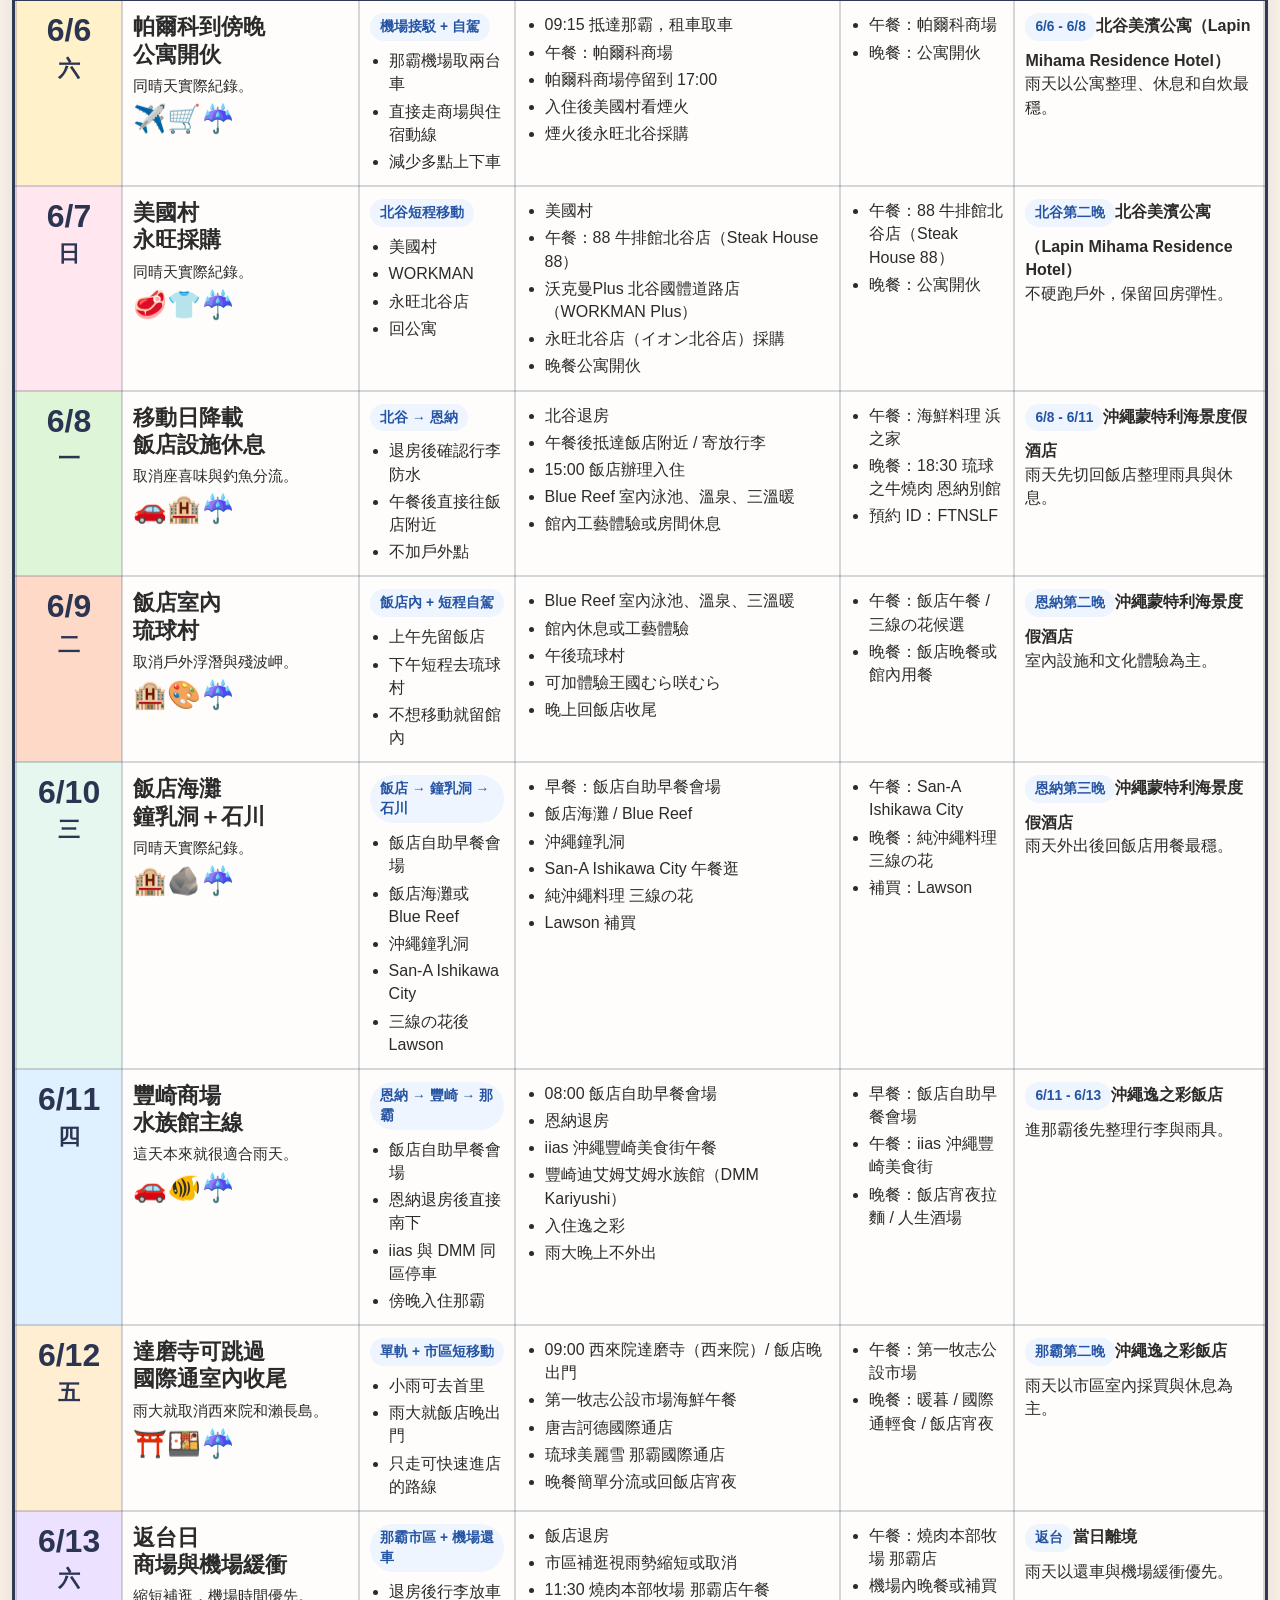
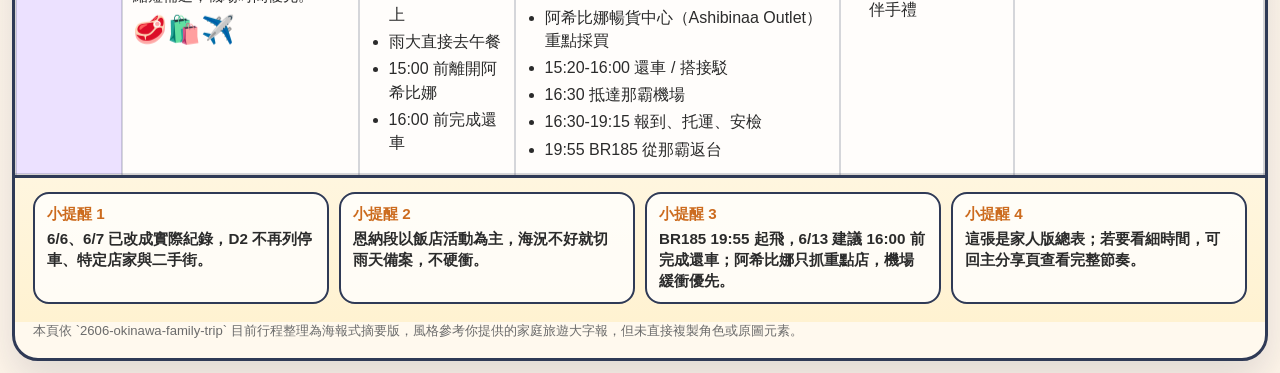
==== commit a7855cd4: "fix: update d4 nago actual order" ====
--- a/family-share-poster.html
+++ b/family-share-poster.html
@@ -723,7 +723,7 @@
           <article class="weather-card">
             <h3>D4 6/9（二）飯店玩水日</h3>
             <div class="weather-versions">
-              <div class="weather-version weather-version--sunny"><strong>晴天版</strong>名護配鏡、鳳梨園、古宇利島午餐、海洋塔與 Heart Rock，回名護取眼鏡後唐吉收尾。</div>
+              <div class="weather-version weather-version--sunny"><strong>實際紀錄</strong>飯店和食早餐後先鳳梨園，再 MEGA 唐吉訶德名護店，接古宇利大橋，最後永旺名護店與 OWNDAYS 配眼鏡。</div>
               <div class="weather-version weather-version--rainy"><strong>雨天版</strong>改 Blue Reef、溫泉與館內休息，午後琉球村或體驗王國むら咲むら，晚餐留飯店。</div>
             </div>
           </article>
@@ -809,10 +809,10 @@
             </tr>
             <tr>
               <td class="date-cell"><span class="date-main">6/9</span><span class="date-sub">二</span></td>
-              <td><p class="focus-title">名護配鏡<br />古宇利活動</p><div class="small">最後用唐吉訶德收尾。</div><span class="emoji-line">👓🍍🏝️</span></td>
-              <td><span class="transport-badge">恩納 → 名護 → 古宇利</span><ul><li>09:30 飯店出發往名護</li><li>OWNDAYS 先配鏡，傍晚取件</li><li>名護鳳梨園 → 古宇利島</li><li>古宇利島 → 名護取眼鏡</li><li>唐吉訶德後回飯店</li></ul></td>
-              <td><ul><li>08:00 飯店和食早餐會場</li><li>10:15 OWNDAYS AEON Nago</li><li>11:15 名護鳳梨園（ナゴパイナップルパーク）</li><li>13:15 白沙食堂 / 古宇利蝦蝦飯</li><li>14:30 古宇利海洋塔（古宇利オーシャンタワー）</li><li>15:45 Heart Rock（ハートロック）</li><li>18:15 MEGA 唐吉訶德名護店</li></ul></td>
-              <td><ul><li>早餐：飯店和食早餐會場</li><li>午餐：白沙食堂（しらさ食堂） / 古宇利蝦蝦飯（KOURI SHRIMP）</li><li>晚上：唐吉館內或周邊熟食 / 便當 / 連鎖餐廳</li></ul></td>
+              <td><p class="focus-title">鳳梨園<br />唐吉＋古宇利</p><div class="small">最後永旺名護配眼鏡。</div><span class="emoji-line">🍍🛒🌉</span></td>
+              <td><span class="transport-badge">恩納 → 名護 → 古宇利</span><ul><li>飯店和食早餐會場</li><li>先名護鳳梨園</li><li>再 MEGA 唐吉訶德名護店</li><li>接古宇利大橋</li><li>最後永旺名護店 / OWNDAYS</li></ul></td>
+              <td><ul><li>08:00 飯店和食早餐會場</li><li>10:15 名護鳳梨園（ナゴパイナップルパーク）</li><li>12:15 MEGA 唐吉訶德名護店</li><li>15:00 古宇利大橋</li><li>16:30 永旺名護店（イオン名護店） / OWNDAYS AEON Nago</li><li>18:00 後返回飯店 / 晚餐彈性</li></ul></td>
+              <td><ul><li>早餐：飯店和食早餐會場</li><li>午餐：唐吉館內或周邊熟食 / 便當 / 連鎖餐廳</li><li>晚上：名護簡單吃或回飯店處理</li></ul></td>
               <td><span class="stay-badge">恩納第二晚</span><strong>沖繩蒙特利海景度假酒店</strong><br />行程以飯店活動為主軸。</td>
             </tr>
             <tr>
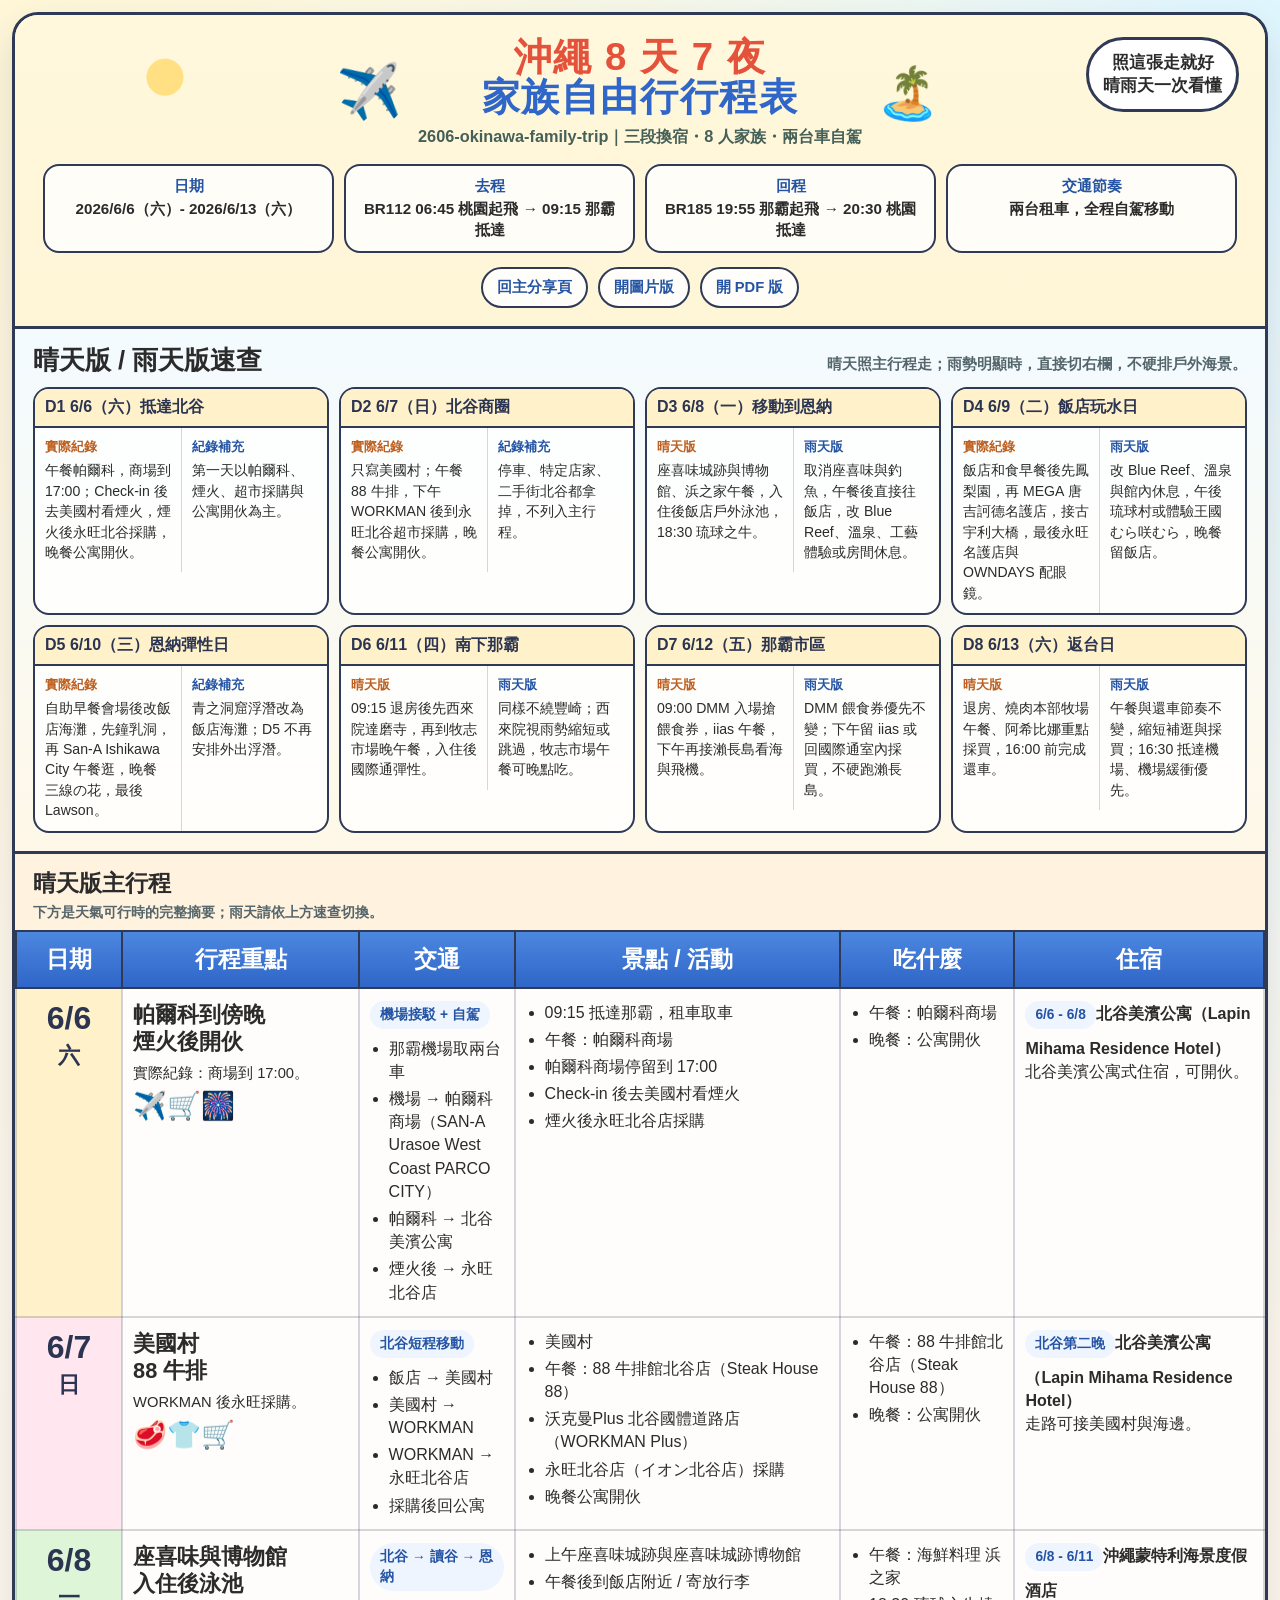
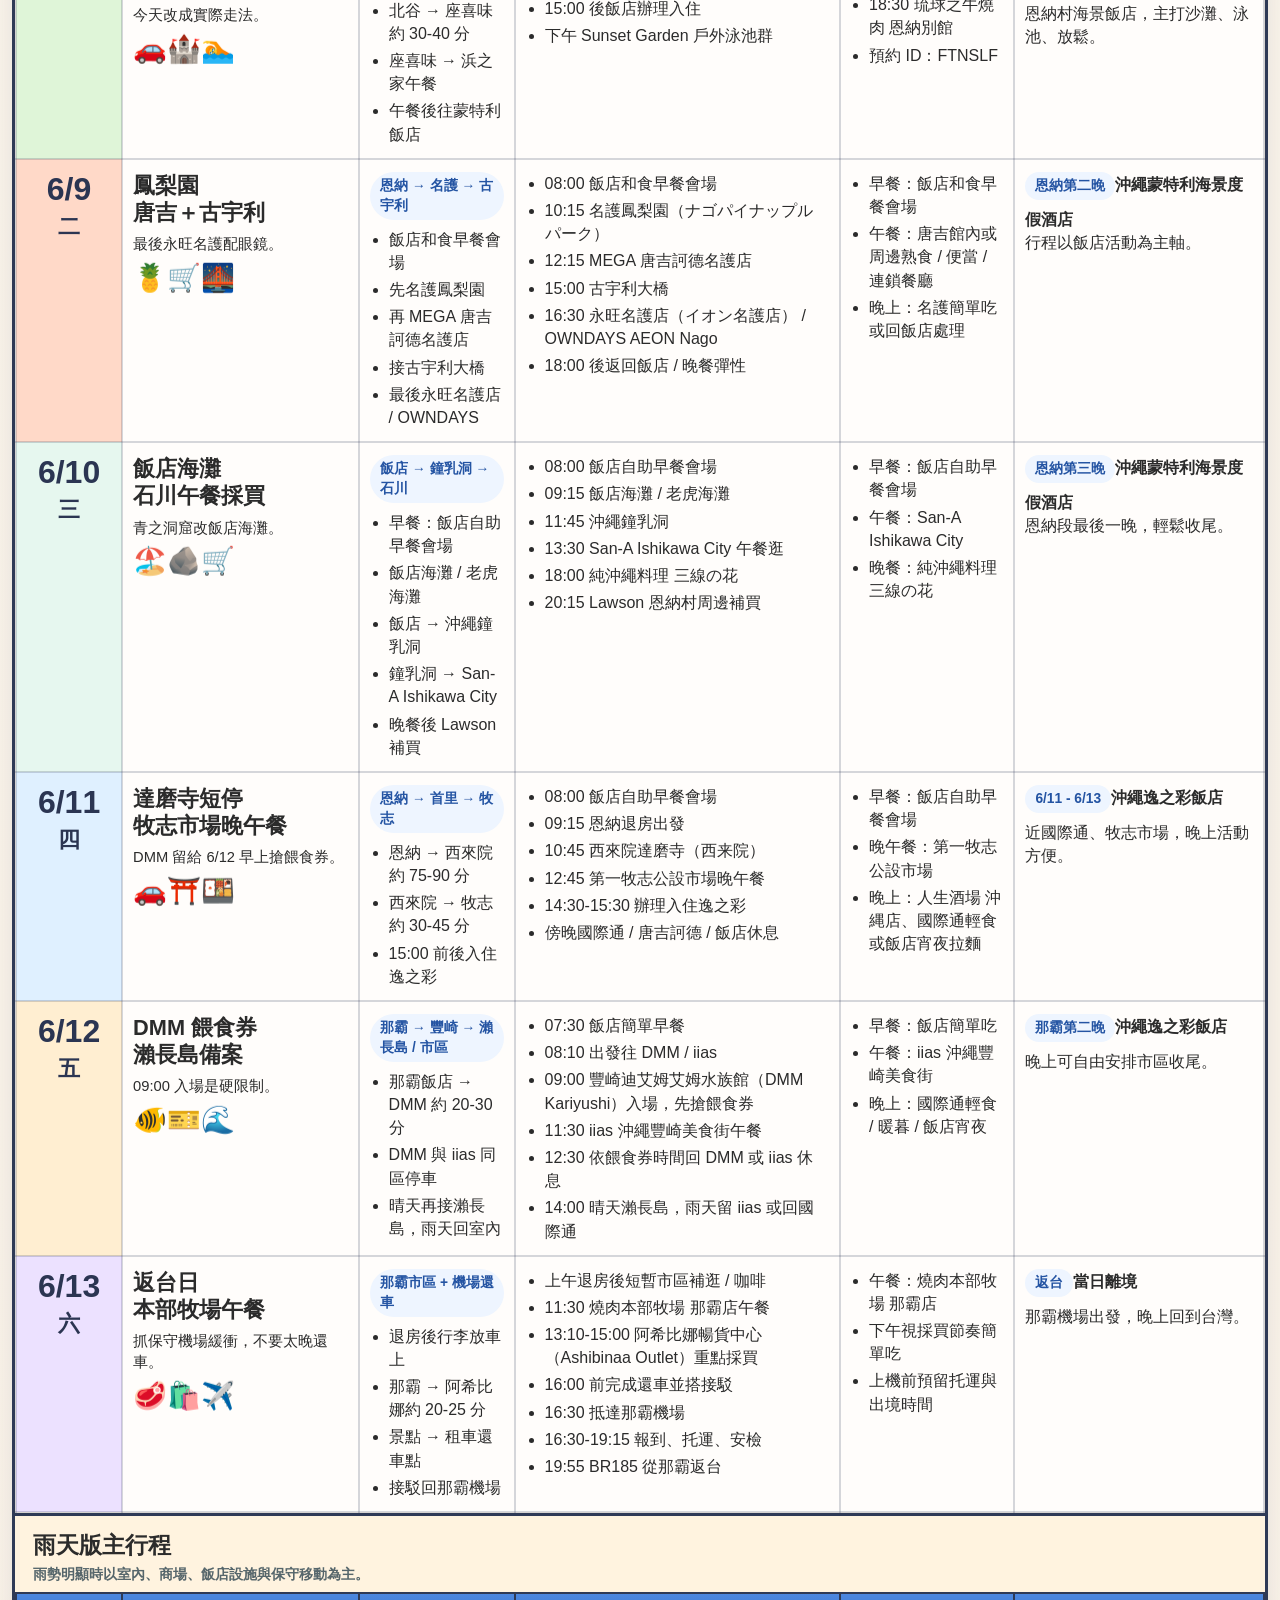
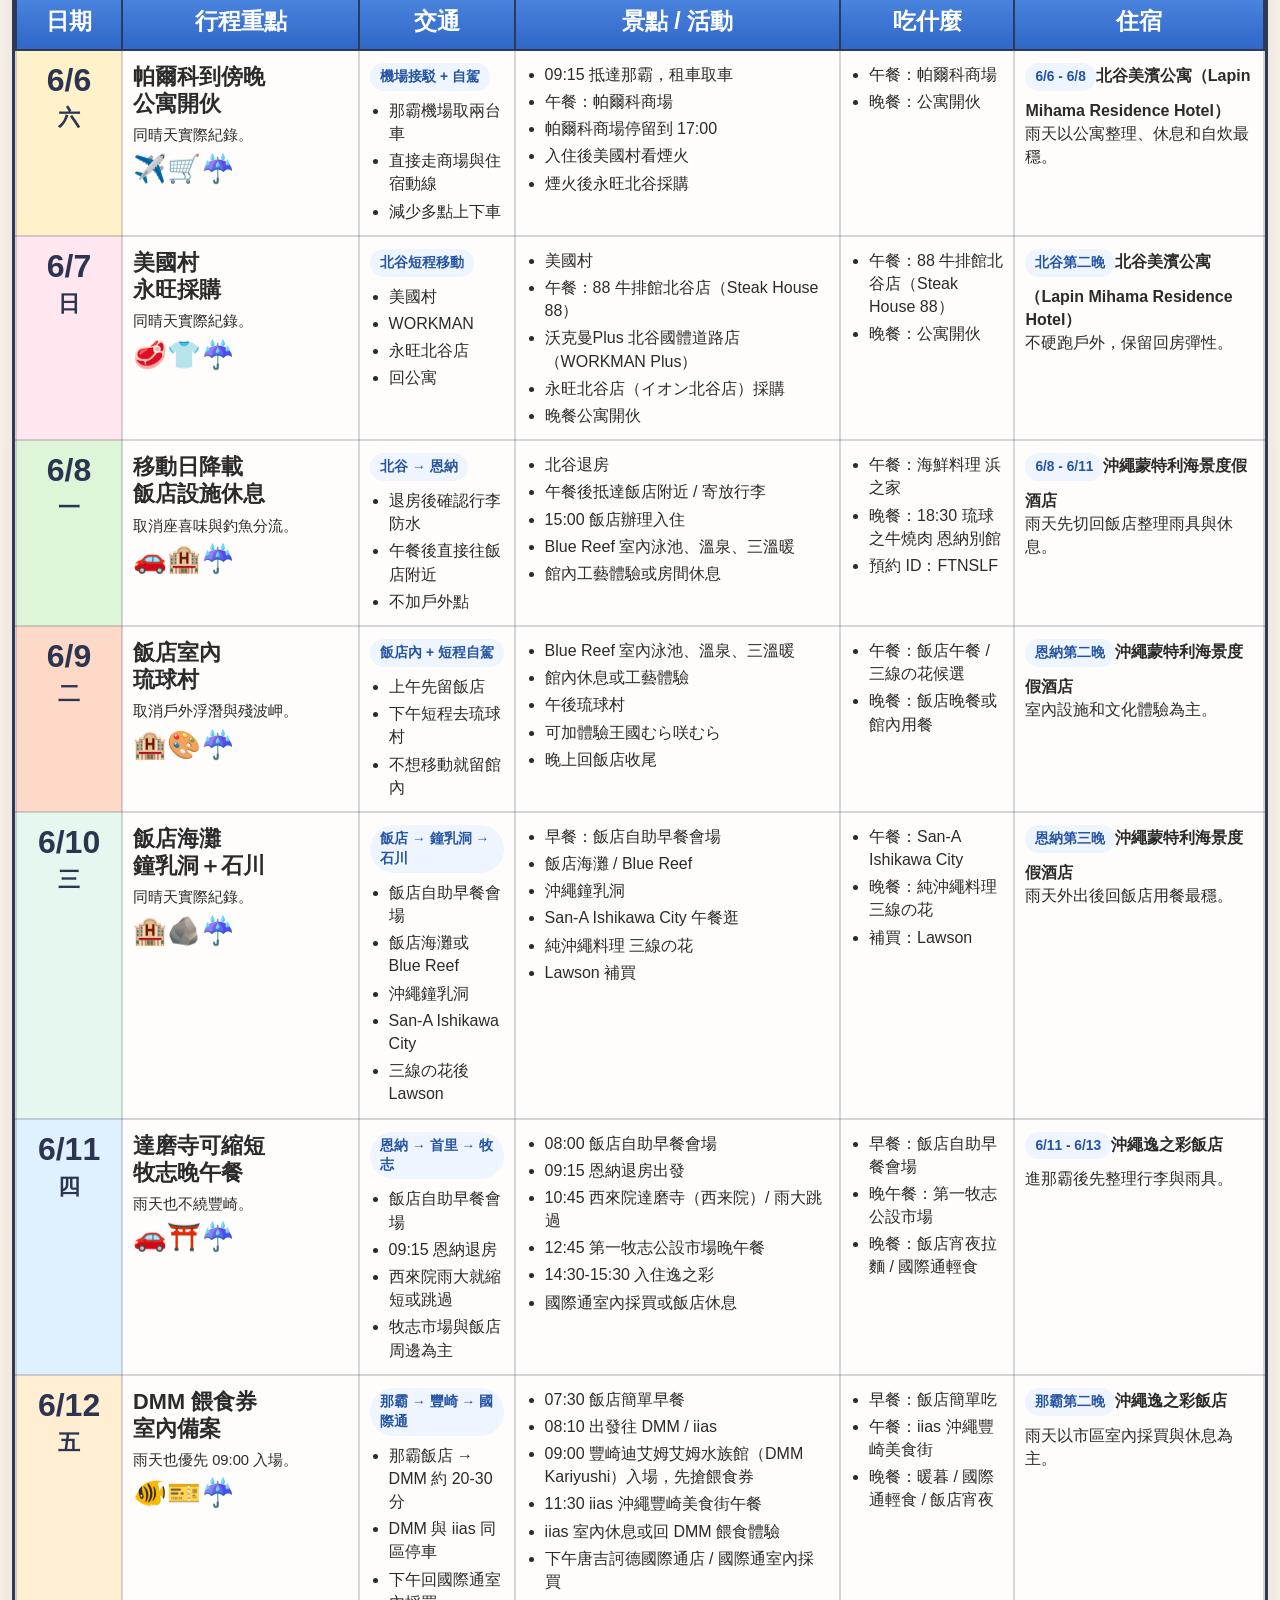
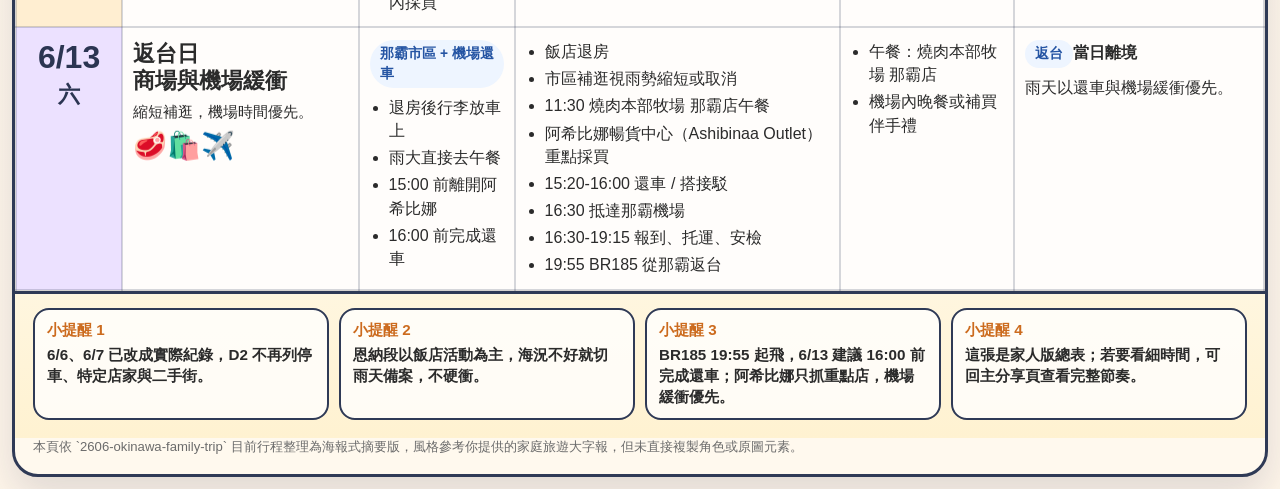
==== commit 08036220: "fix: update d6 d7 dmm feeding itinerary" ====
--- a/family-share-poster.html
+++ b/family-share-poster.html
@@ -737,15 +737,15 @@
           <article class="weather-card">
             <h3>D6 6/11（四）南下那霸</h3>
             <div class="weather-versions">
-              <div class="weather-version weather-version--sunny"><strong>晴天版</strong>恩納退房後到 iias 午餐，豐崎 DMM 水族館長停，入住那霸，晚上人生酒場彈性。</div>
-              <div class="weather-version weather-version--rainy"><strong>雨天版</strong>主線幾乎不變，iias 與 DMM 都是室內；雨大晚餐改飯店宵夜拉麵。</div>
+              <div class="weather-version weather-version--sunny"><strong>晴天版</strong>09:15 退房後先西來院達磨寺，再到牧志市場晚午餐，入住後國際通彈性。</div>
+              <div class="weather-version weather-version--rainy"><strong>雨天版</strong>同樣不繞豐崎；西來院視雨勢縮短或跳過，牧志市場午餐可晚點吃。</div>
             </div>
           </article>
           <article class="weather-card">
             <h3>D7 6/12（五）那霸市區</h3>
             <div class="weather-versions">
-              <div class="weather-version weather-version--sunny"><strong>晴天版</strong>早上西來院達磨寺，牧志市場海鮮午餐，下午瀨長島 Umikaji Terrace 看海與飛機。</div>
-              <div class="weather-version weather-version--rainy"><strong>雨天版</strong>西來院小雨可去、雨大跳過；保留牧志市場，取消瀨長島，改國際通室內採買。</div>
+              <div class="weather-version weather-version--sunny"><strong>晴天版</strong>09:00 DMM 入場搶餵食券，iias 午餐，下午再接瀨長島看海與飛機。</div>
+              <div class="weather-version weather-version--rainy"><strong>雨天版</strong>DMM 餵食券優先不變；下午留 iias 或回國際通室內採買，不硬跑瀨長島。</div>
             </div>
           </article>
           <article class="weather-card">
@@ -825,18 +825,18 @@
             </tr>
             <tr>
               <td class="date-cell"><span class="date-main">6/11</span><span class="date-sub">四</span></td>
-              <td><p class="focus-title">南下那霸<br />水族館＋人生酒場</p><div class="small">換飯店日最順的南部路線。</div><span class="emoji-line">🚗🐠🍻</span></td>
-              <td><span class="transport-badge">恩納 → 豐見城 → 那霸</span><ul><li>恩納 → 伊亞斯商場約 60-70 分</li><li>豐崎迪艾姆艾姆水族館（DMM Kariyushi） → 那霸飯店約 20-25 分</li></ul></td>
-              <td><ul><li>08:00 飯店自助早餐會場</li><li>上午退房後南下</li><li>伊亞斯沖繩豐崎商場（iias）先吃午餐</li><li>豐崎迪艾姆艾姆水族館（DMM Kariyushi）慢慢逛到傍晚</li><li>傍晚入住那霸</li><li>晚上人生酒場 沖縄店，時間彈性</li></ul></td>
-              <td><ul><li>早餐：飯店自助早餐會場</li><li>中午：伊亞斯商場內用餐</li><li>晚上：人生酒場 沖縄店或飯店宵夜拉麵</li></ul></td>
+              <td><p class="focus-title">達磨寺短停<br />牧志市場晚午餐</p><div class="small">DMM 留給 6/12 早上搶餵食券。</div><span class="emoji-line">🚗⛩️🍱</span></td>
+              <td><span class="transport-badge">恩納 → 首里 → 牧志</span><ul><li>恩納 → 西來院約 75-90 分</li><li>西來院 → 牧志約 30-45 分</li><li>15:00 前後入住逸之彩</li></ul></td>
+              <td><ul><li>08:00 飯店自助早餐會場</li><li>09:15 恩納退房出發</li><li>10:45 西來院達磨寺（西来院）</li><li>12:45 第一牧志公設市場晚午餐</li><li>14:30-15:30 辦理入住逸之彩</li><li>傍晚國際通 / 唐吉訶德 / 飯店休息</li></ul></td>
+              <td><ul><li>早餐：飯店自助早餐會場</li><li>晚午餐：第一牧志公設市場</li><li>晚上：人生酒場 沖縄店、國際通輕食或飯店宵夜拉麵</li></ul></td>
               <td><span class="stay-badge">6/11 - 6/13</span><strong>沖繩逸之彩飯店</strong><br />近國際通、牧志市場，晚上活動方便。</td>
             </tr>
             <tr>
               <td class="date-cell"><span class="date-main">6/12</span><span class="date-sub">五</span></td>
-              <td><p class="focus-title">達磨寺早參拜<br />牧志市場海鮮</p><div class="small">國際通未開前先排首里短停。</div><span class="emoji-line">⛩️🍱🌊</span></td>
-              <td><span class="transport-badge">單軌 + 自駕</span><ul><li>首里站步行約 5 分鐘到西來院</li><li>回牧志接午餐</li><li>那霸 → 瀨長島約 20-25 分</li></ul></td>
-              <td><ul><li>09:00 西來院達磨寺（西来院）</li><li>多數資料寫 07:00-18:00，保守 09:00 後參拜</li><li>中午第一牧志公設市場海鮮午餐</li><li>下午瀨長島 Umikaji Terrace</li><li>晚上回飯店或國際通輕鬆收尾</li></ul></td>
-              <td><ul><li>主午餐：牧志市場海鮮</li><li>晚上：輕食 / 宵夜 / 自由安排</li></ul></td>
+              <td><p class="focus-title">DMM 餵食券<br />瀨長島備案</p><div class="small">09:00 入場是硬限制。</div><span class="emoji-line">🐠🎫🌊</span></td>
+              <td><span class="transport-badge">那霸 → 豐崎 → 瀨長島 / 市區</span><ul><li>那霸飯店 → DMM 約 20-30 分</li><li>DMM 與 iias 同區停車</li><li>晴天再接瀨長島，雨天回室內</li></ul></td>
+              <td><ul><li>07:30 飯店簡單早餐</li><li>08:10 出發往 DMM / iias</li><li>09:00 豐崎迪艾姆艾姆水族館（DMM Kariyushi）入場，先搶餵食券</li><li>11:30 iias 沖繩豐崎美食街午餐</li><li>12:30 依餵食券時間回 DMM 或 iias 休息</li><li>14:00 晴天瀨長島，雨天留 iias 或回國際通</li></ul></td>
+              <td><ul><li>早餐：飯店簡單吃</li><li>午餐：iias 沖繩豐崎美食街</li><li>晚上：國際通輕食 / 暖暮 / 飯店宵夜</li></ul></td>
               <td><span class="stay-badge">那霸第二晚</span><strong>沖繩逸之彩飯店</strong><br />晚上可自由安排市區收尾。</td>
             </tr>
             <tr>
@@ -918,18 +918,18 @@
             </tr>
             <tr>
               <td class="date-cell"><span class="date-main">6/11</span><span class="date-sub">四</span></td>
-              <td><p class="focus-title">豐崎商場<br />水族館主線</p><div class="small">這天本來就很適合雨天。</div><span class="emoji-line">🚗🐠☔</span></td>
-              <td><span class="transport-badge">恩納 → 豐崎 → 那霸</span><ul><li>飯店自助早餐會場</li><li>恩納退房後直接南下</li><li>iias 與 DMM 同區停車</li><li>傍晚入住那霸</li></ul></td>
-              <td><ul><li>08:00 飯店自助早餐會場</li><li>恩納退房</li><li>iias 沖繩豐崎美食街午餐</li><li>豐崎迪艾姆艾姆水族館（DMM Kariyushi）</li><li>入住逸之彩</li><li>雨大晚上不外出</li></ul></td>
-              <td><ul><li>早餐：飯店自助早餐會場</li><li>午餐：iias 沖繩豐崎美食街</li><li>晚餐：飯店宵夜拉麵 / 人生酒場</li></ul></td>
+              <td><p class="focus-title">達磨寺可縮短<br />牧志晚午餐</p><div class="small">雨天也不繞豐崎。</div><span class="emoji-line">🚗⛩️☔</span></td>
+              <td><span class="transport-badge">恩納 → 首里 → 牧志</span><ul><li>飯店自助早餐會場</li><li>09:15 恩納退房</li><li>西來院雨大就縮短或跳過</li><li>牧志市場與飯店周邊為主</li></ul></td>
+              <td><ul><li>08:00 飯店自助早餐會場</li><li>09:15 恩納退房出發</li><li>10:45 西來院達磨寺（西来院）/ 雨大跳過</li><li>12:45 第一牧志公設市場晚午餐</li><li>14:30-15:30 入住逸之彩</li><li>國際通室內採買或飯店休息</li></ul></td>
+              <td><ul><li>早餐：飯店自助早餐會場</li><li>晚午餐：第一牧志公設市場</li><li>晚餐：飯店宵夜拉麵 / 國際通輕食</li></ul></td>
               <td><span class="stay-badge">6/11 - 6/13</span><strong>沖繩逸之彩飯店</strong><br />進那霸後先整理行李與雨具。</td>
             </tr>
             <tr>
               <td class="date-cell"><span class="date-main">6/12</span><span class="date-sub">五</span></td>
-              <td><p class="focus-title">達磨寺可跳過<br />國際通室內收尾</p><div class="small">雨大就取消西來院和瀨長島。</div><span class="emoji-line">⛩️🍱☔</span></td>
-              <td><span class="transport-badge">單軌 + 市區短移動</span><ul><li>小雨可去首里</li><li>雨大就飯店晚出門</li><li>只走可快速進店的路線</li></ul></td>
-              <td><ul><li>09:00 西來院達磨寺（西来院）/ 飯店晚出門</li><li>第一牧志公設市場海鮮午餐</li><li>唐吉訶德國際通店</li><li>琉球美麗雪 那霸國際通店</li><li>晚餐簡單分流或回飯店宵夜</li></ul></td>
-              <td><ul><li>午餐：第一牧志公設市場</li><li>晚餐：暖暮 / 國際通輕食 / 飯店宵夜</li></ul></td>
+              <td><p class="focus-title">DMM 餵食券<br />室內備案</p><div class="small">雨天也優先 09:00 入場。</div><span class="emoji-line">🐠🎫☔</span></td>
+              <td><span class="transport-badge">那霸 → 豐崎 → 國際通</span><ul><li>那霸飯店 → DMM 約 20-30 分</li><li>DMM 與 iias 同區停車</li><li>下午回國際通室內採買</li></ul></td>
+              <td><ul><li>07:30 飯店簡單早餐</li><li>08:10 出發往 DMM / iias</li><li>09:00 豐崎迪艾姆艾姆水族館（DMM Kariyushi）入場，先搶餵食券</li><li>11:30 iias 沖繩豐崎美食街午餐</li><li>iias 室內休息或回 DMM 餵食體驗</li><li>下午唐吉訶德國際通店 / 國際通室內採買</li></ul></td>
+              <td><ul><li>早餐：飯店簡單吃</li><li>午餐：iias 沖繩豐崎美食街</li><li>晚餐：暖暮 / 國際通輕食 / 飯店宵夜</li></ul></td>
               <td><span class="stay-badge">那霸第二晚</span><strong>沖繩逸之彩飯店</strong><br />雨天以市區室內採買與休息為主。</td>
             </tr>
             <tr>
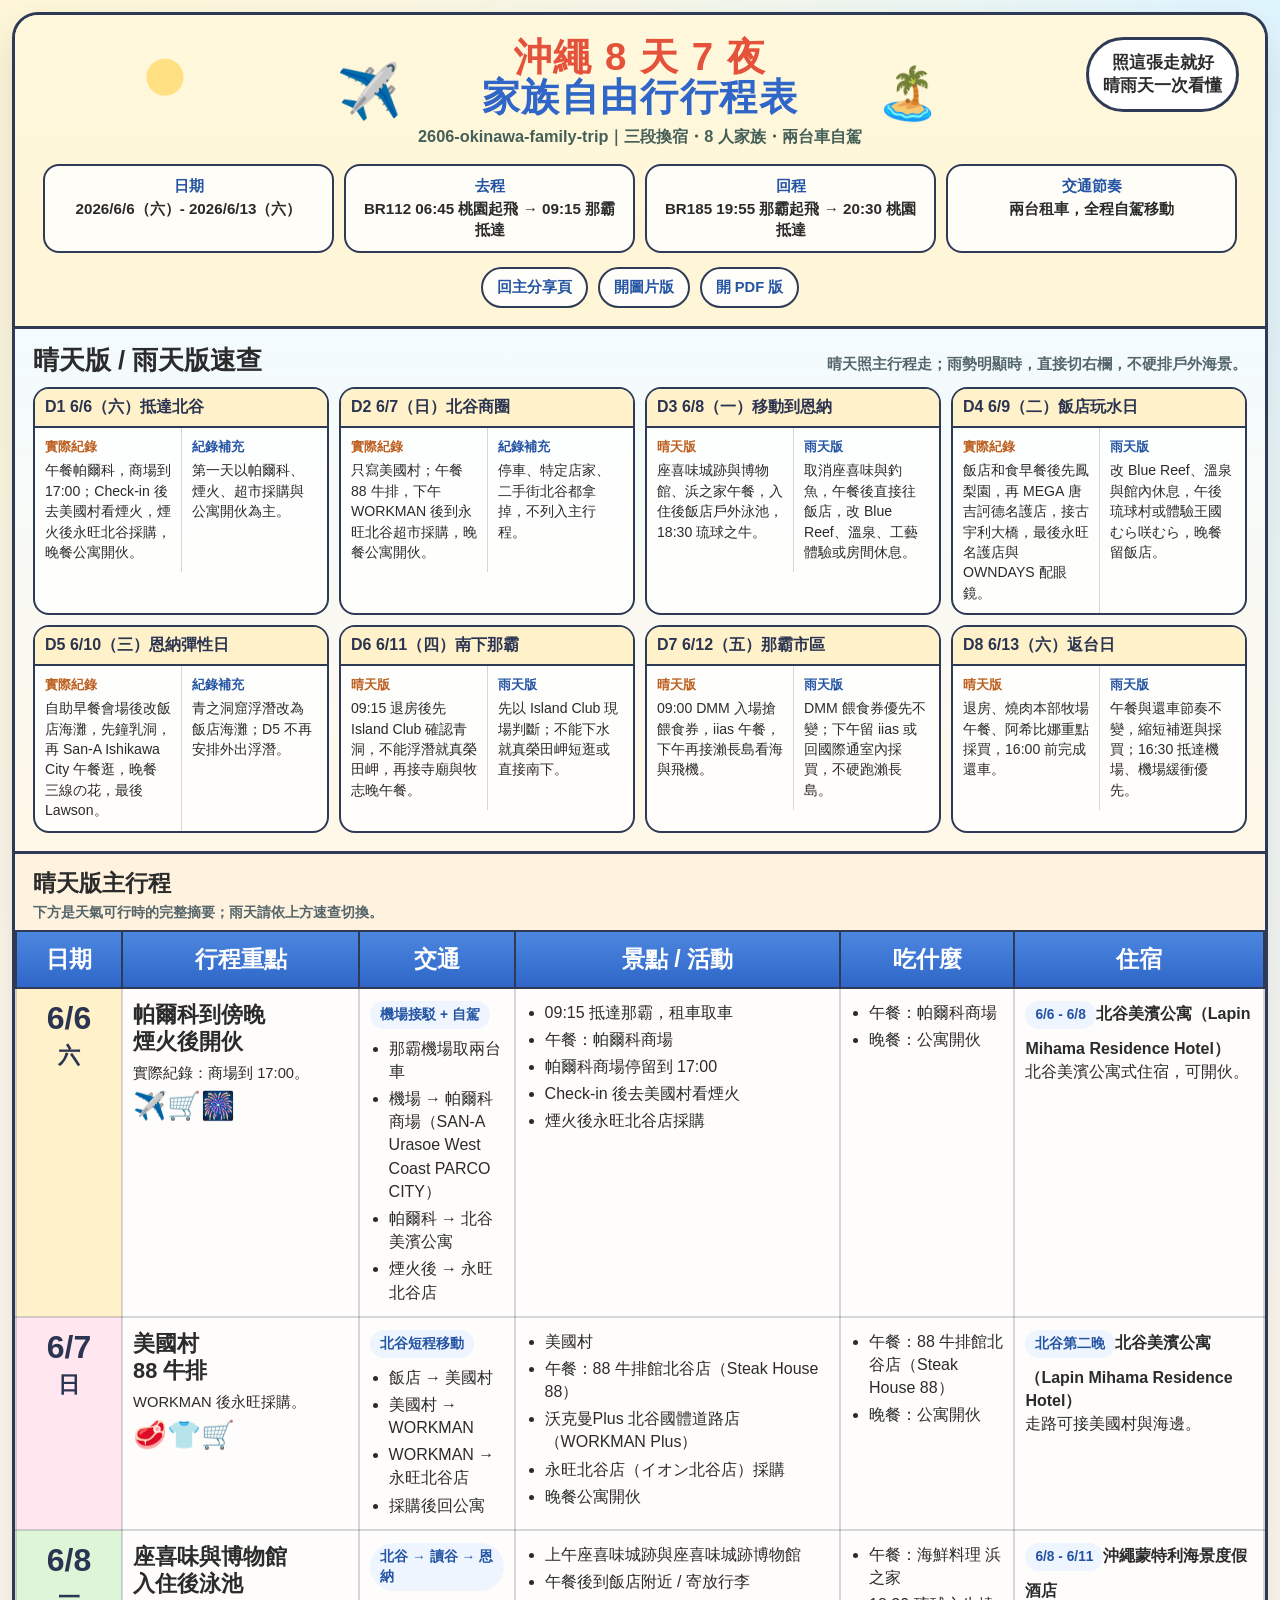
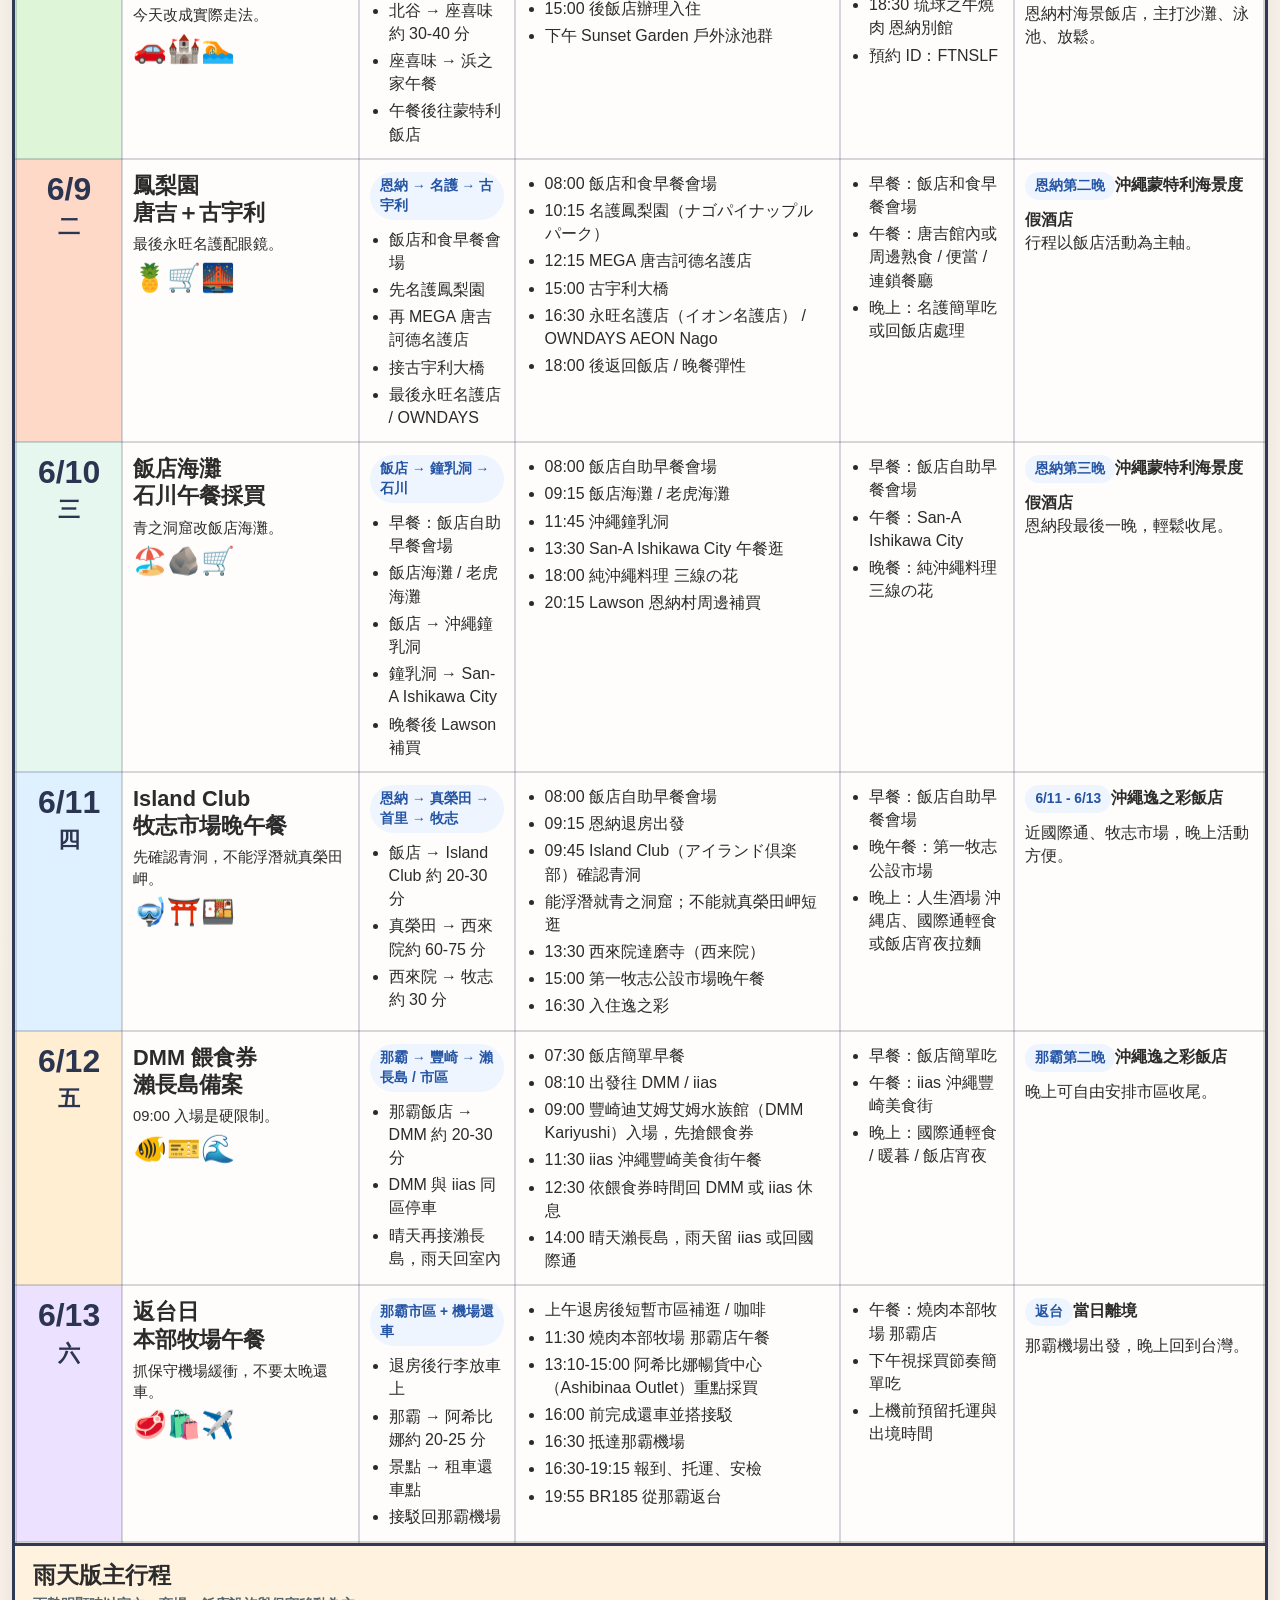
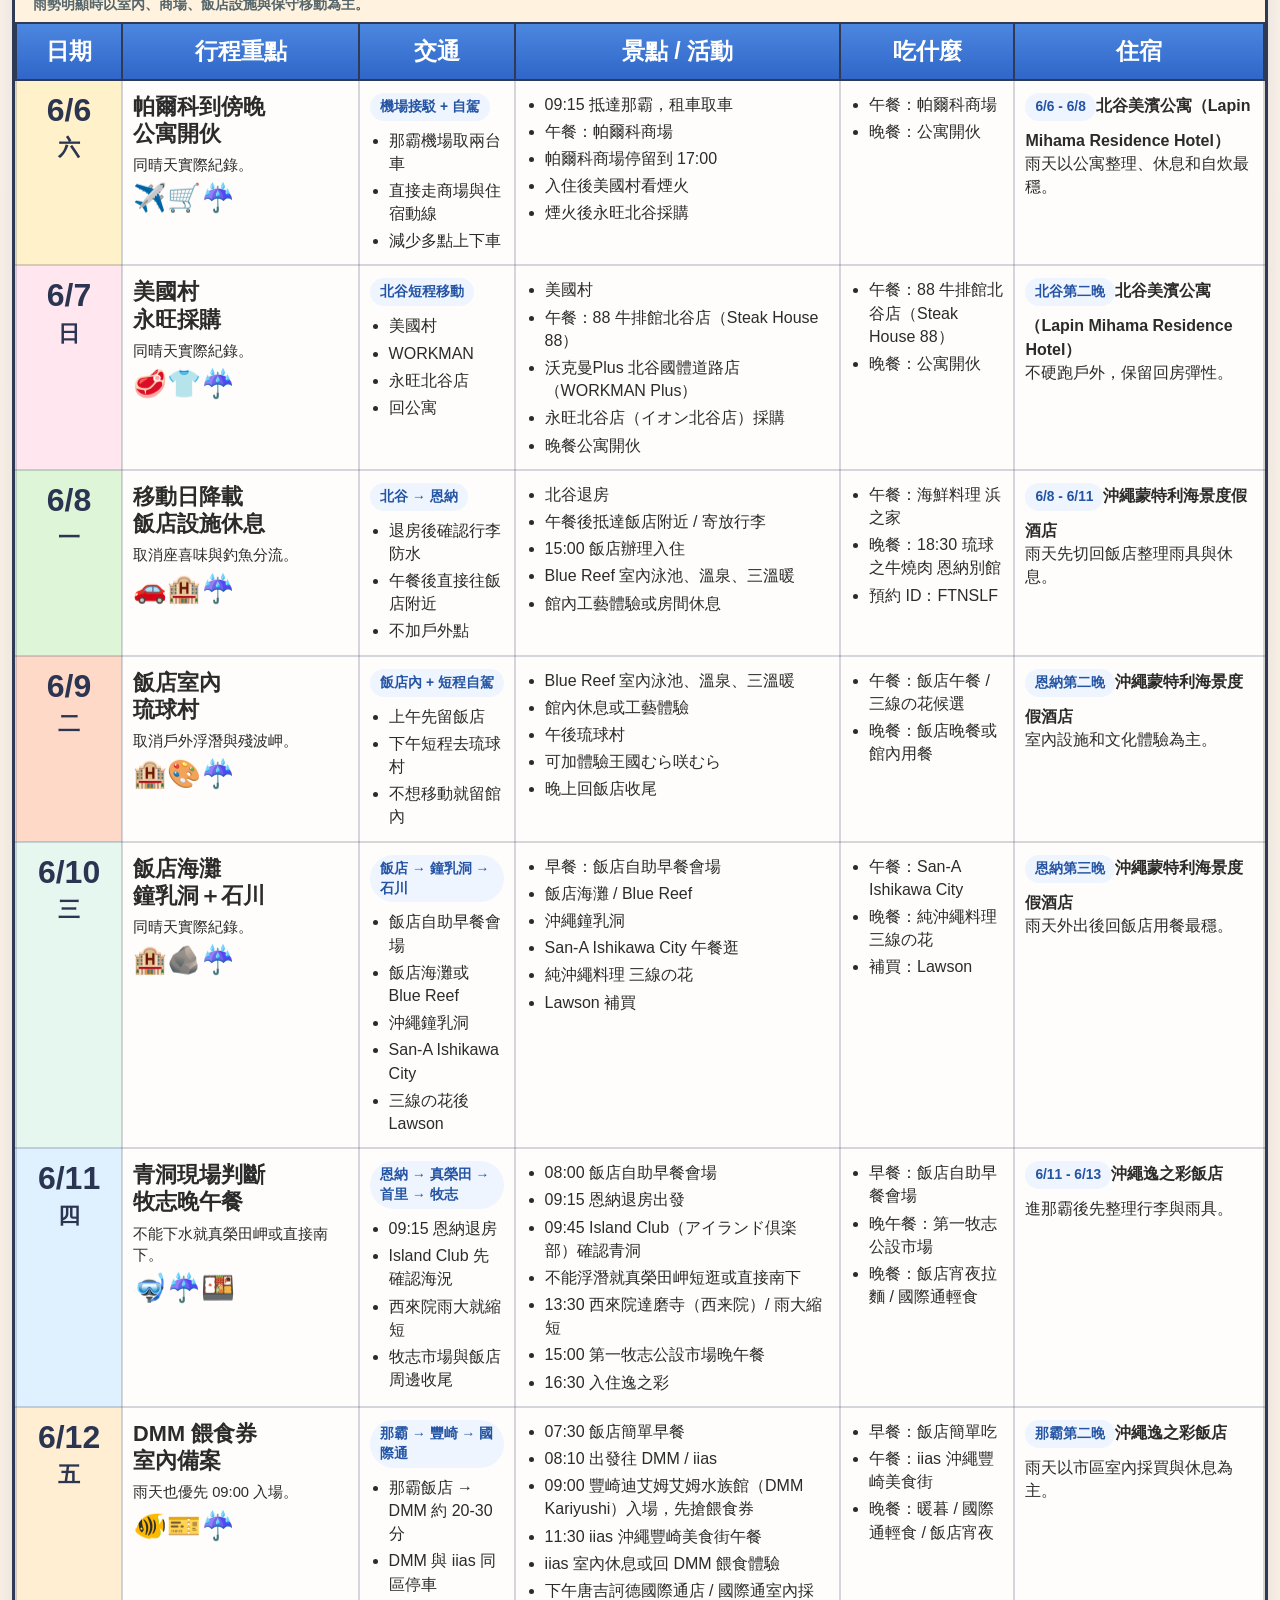
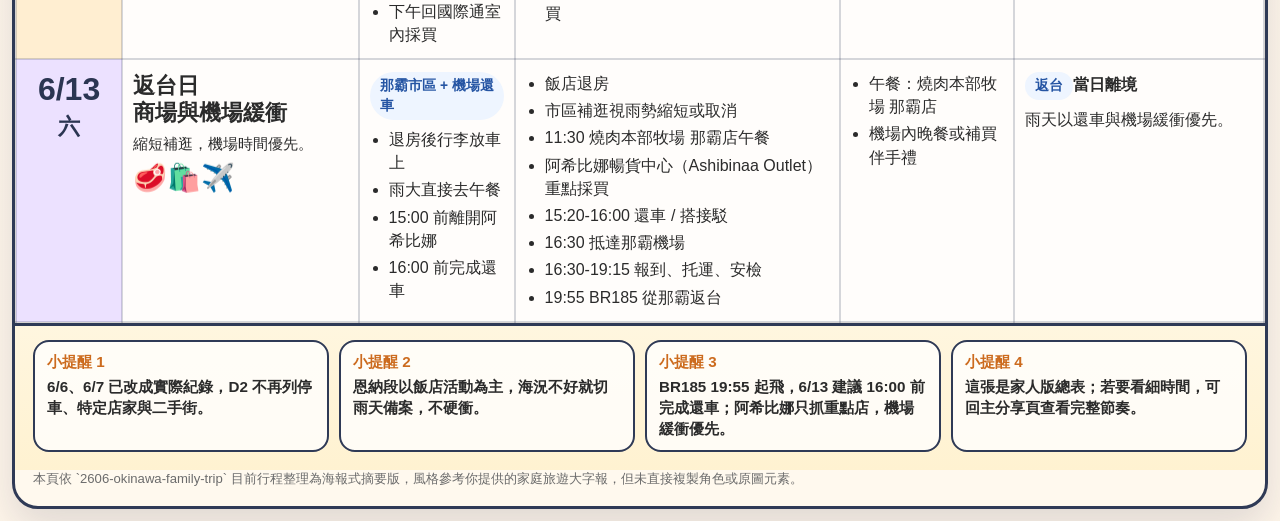
==== commit 37370654: "fix: update d6 island club itinerary" ====
--- a/family-share-poster.html
+++ b/family-share-poster.html
@@ -737,8 +737,8 @@
           <article class="weather-card">
             <h3>D6 6/11（四）南下那霸</h3>
             <div class="weather-versions">
-              <div class="weather-version weather-version--sunny"><strong>晴天版</strong>09:15 退房後先西來院達磨寺，再到牧志市場晚午餐，入住後國際通彈性。</div>
-              <div class="weather-version weather-version--rainy"><strong>雨天版</strong>同樣不繞豐崎；西來院視雨勢縮短或跳過，牧志市場午餐可晚點吃。</div>
+              <div class="weather-version weather-version--sunny"><strong>晴天版</strong>09:15 退房後先 Island Club 確認青洞，不能浮潛就真榮田岬，再接寺廟與牧志晚午餐。</div>
+              <div class="weather-version weather-version--rainy"><strong>雨天版</strong>先以 Island Club 現場判斷；不能下水就真榮田岬短逛或直接南下。</div>
             </div>
           </article>
           <article class="weather-card">
@@ -825,9 +825,9 @@
             </tr>
             <tr>
               <td class="date-cell"><span class="date-main">6/11</span><span class="date-sub">四</span></td>
-              <td><p class="focus-title">達磨寺短停<br />牧志市場晚午餐</p><div class="small">DMM 留給 6/12 早上搶餵食券。</div><span class="emoji-line">🚗⛩️🍱</span></td>
-              <td><span class="transport-badge">恩納 → 首里 → 牧志</span><ul><li>恩納 → 西來院約 75-90 分</li><li>西來院 → 牧志約 30-45 分</li><li>15:00 前後入住逸之彩</li></ul></td>
-              <td><ul><li>08:00 飯店自助早餐會場</li><li>09:15 恩納退房出發</li><li>10:45 西來院達磨寺（西来院）</li><li>12:45 第一牧志公設市場晚午餐</li><li>14:30-15:30 辦理入住逸之彩</li><li>傍晚國際通 / 唐吉訶德 / 飯店休息</li></ul></td>
+              <td><p class="focus-title">Island Club<br />牧志市場晚午餐</p><div class="small">先確認青洞，不能浮潛就真榮田岬。</div><span class="emoji-line">🤿⛩️🍱</span></td>
+              <td><span class="transport-badge">恩納 → 真榮田 → 首里 → 牧志</span><ul><li>飯店 → Island Club 約 20-30 分</li><li>真榮田 → 西來院約 60-75 分</li><li>西來院 → 牧志約 30 分</li></ul></td>
+              <td><ul><li>08:00 飯店自助早餐會場</li><li>09:15 恩納退房出發</li><li>09:45 Island Club（アイランド倶楽部）確認青洞</li><li>能浮潛就青之洞窟；不能就真榮田岬短逛</li><li>13:30 西來院達磨寺（西来院）</li><li>15:00 第一牧志公設市場晚午餐</li><li>16:30 入住逸之彩</li></ul></td>
               <td><ul><li>早餐：飯店自助早餐會場</li><li>晚午餐：第一牧志公設市場</li><li>晚上：人生酒場 沖縄店、國際通輕食或飯店宵夜拉麵</li></ul></td>
               <td><span class="stay-badge">6/11 - 6/13</span><strong>沖繩逸之彩飯店</strong><br />近國際通、牧志市場，晚上活動方便。</td>
             </tr>
@@ -918,9 +918,9 @@
             </tr>
             <tr>
               <td class="date-cell"><span class="date-main">6/11</span><span class="date-sub">四</span></td>
-              <td><p class="focus-title">達磨寺可縮短<br />牧志晚午餐</p><div class="small">雨天也不繞豐崎。</div><span class="emoji-line">🚗⛩️☔</span></td>
-              <td><span class="transport-badge">恩納 → 首里 → 牧志</span><ul><li>飯店自助早餐會場</li><li>09:15 恩納退房</li><li>西來院雨大就縮短或跳過</li><li>牧志市場與飯店周邊為主</li></ul></td>
-              <td><ul><li>08:00 飯店自助早餐會場</li><li>09:15 恩納退房出發</li><li>10:45 西來院達磨寺（西来院）/ 雨大跳過</li><li>12:45 第一牧志公設市場晚午餐</li><li>14:30-15:30 入住逸之彩</li><li>國際通室內採買或飯店休息</li></ul></td>
+              <td><p class="focus-title">青洞現場判斷<br />牧志晚午餐</p><div class="small">不能下水就真榮田岬或直接南下。</div><span class="emoji-line">🤿☔🍱</span></td>
+              <td><span class="transport-badge">恩納 → 真榮田 → 首里 → 牧志</span><ul><li>09:15 恩納退房</li><li>Island Club 先確認海況</li><li>西來院雨大就縮短</li><li>牧志市場與飯店周邊收尾</li></ul></td>
+              <td><ul><li>08:00 飯店自助早餐會場</li><li>09:15 恩納退房出發</li><li>09:45 Island Club（アイランド倶楽部）確認青洞</li><li>不能浮潛就真榮田岬短逛或直接南下</li><li>13:30 西來院達磨寺（西来院）/ 雨大縮短</li><li>15:00 第一牧志公設市場晚午餐</li><li>16:30 入住逸之彩</li></ul></td>
               <td><ul><li>早餐：飯店自助早餐會場</li><li>晚午餐：第一牧志公設市場</li><li>晚餐：飯店宵夜拉麵 / 國際通輕食</li></ul></td>
               <td><span class="stay-badge">6/11 - 6/13</span><strong>沖繩逸之彩飯店</strong><br />進那霸後先整理行李與雨具。</td>
             </tr>
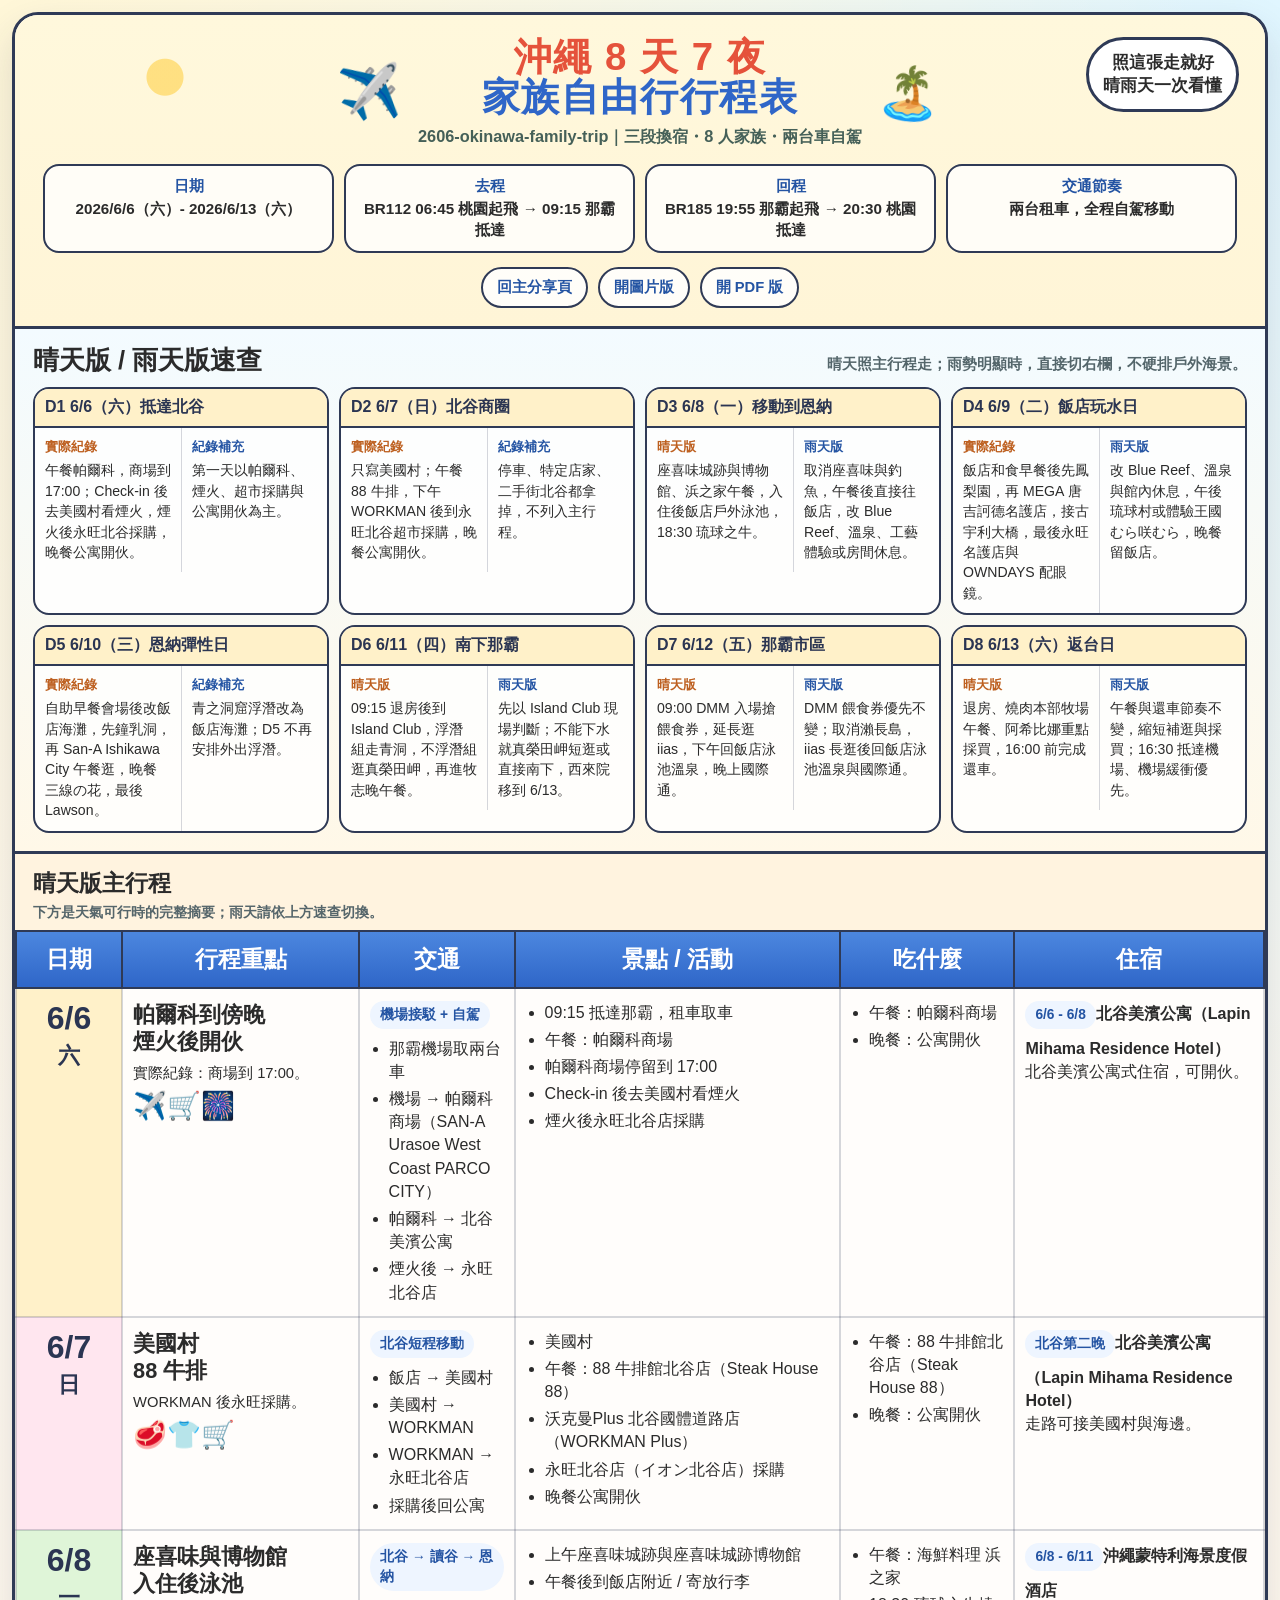
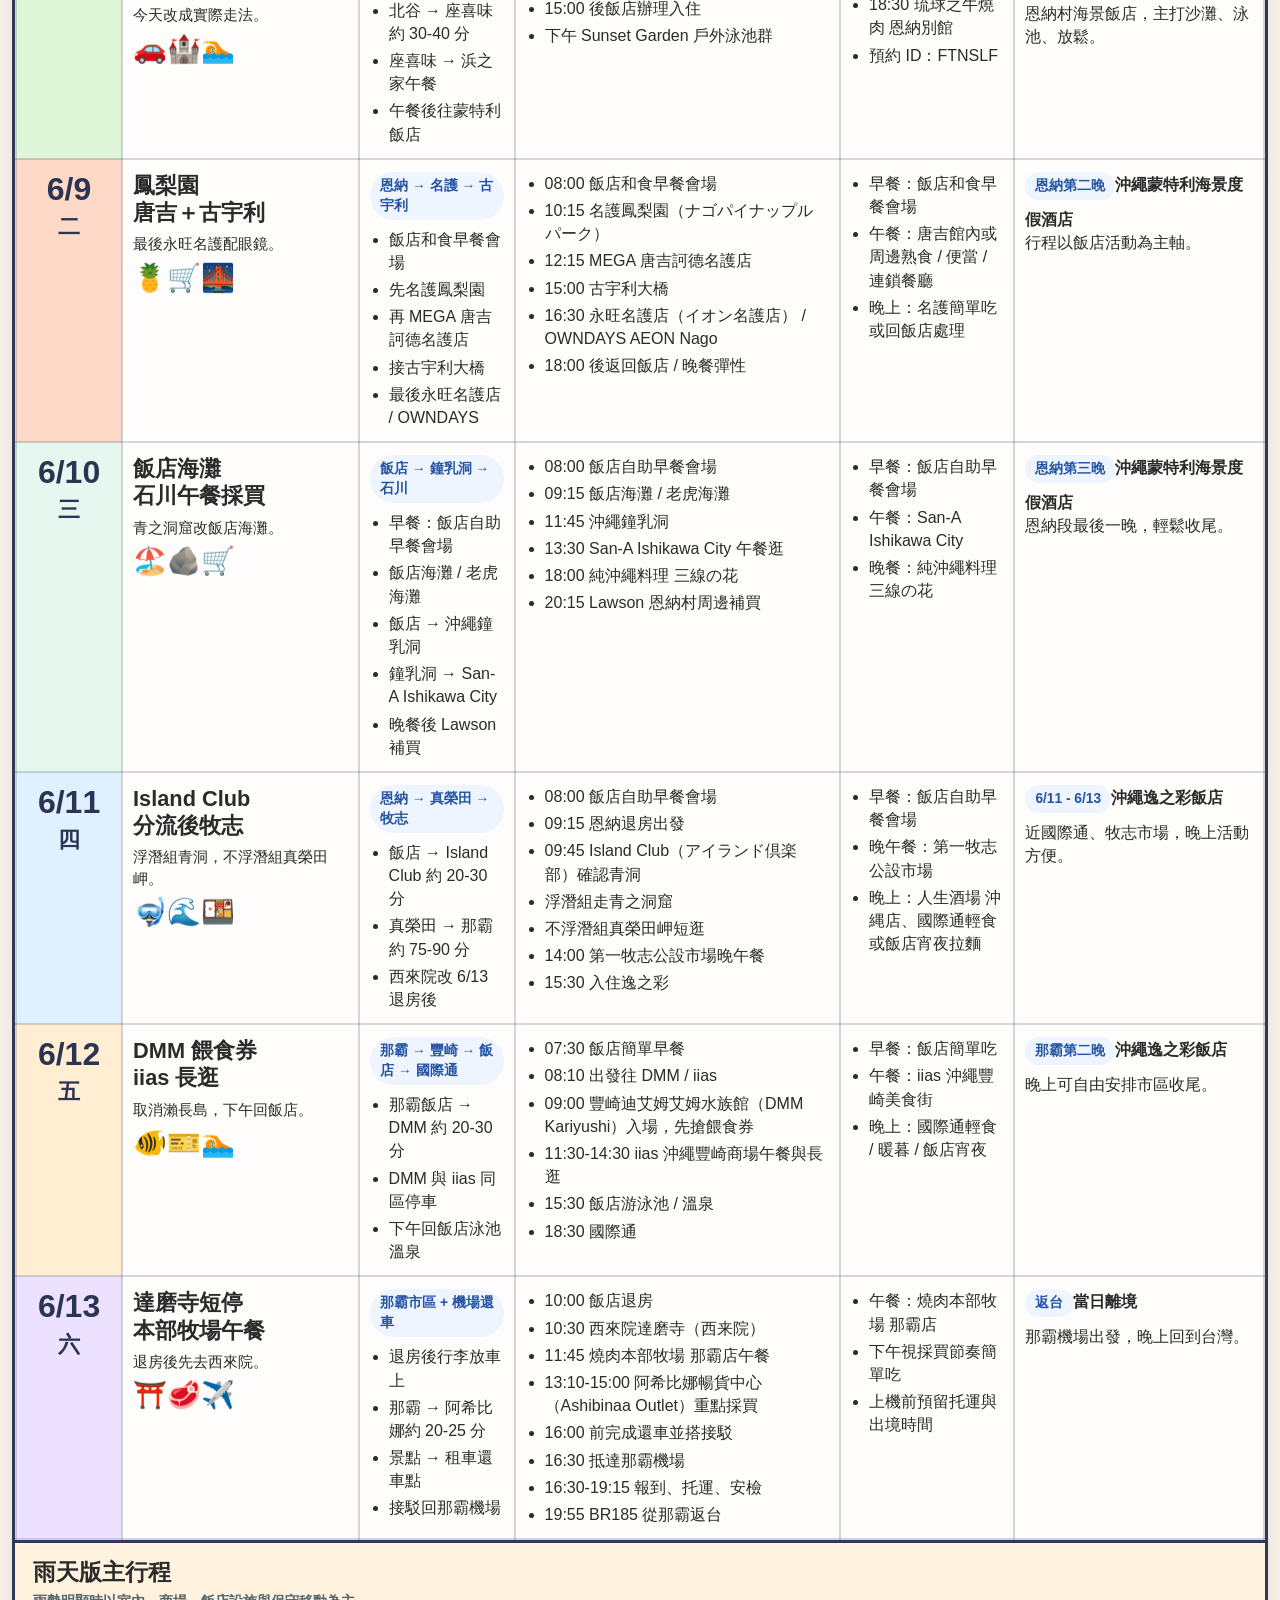
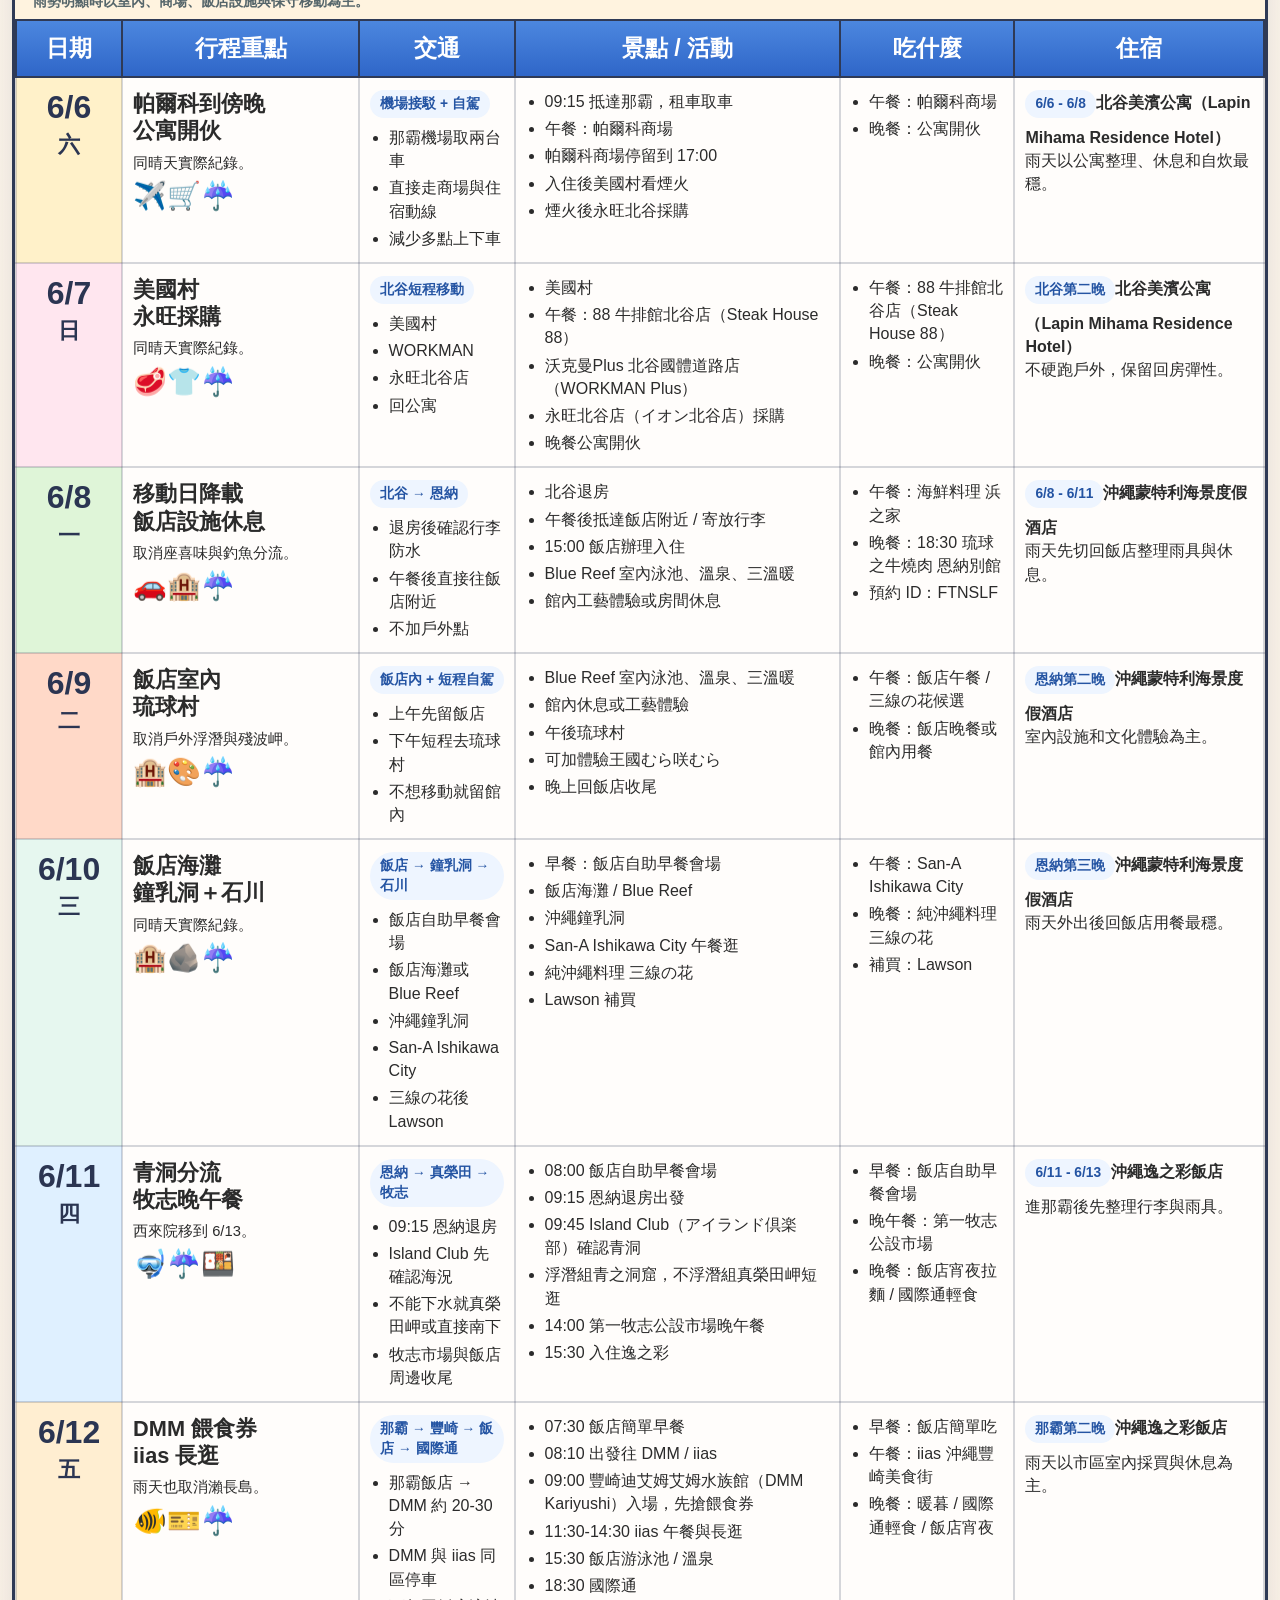
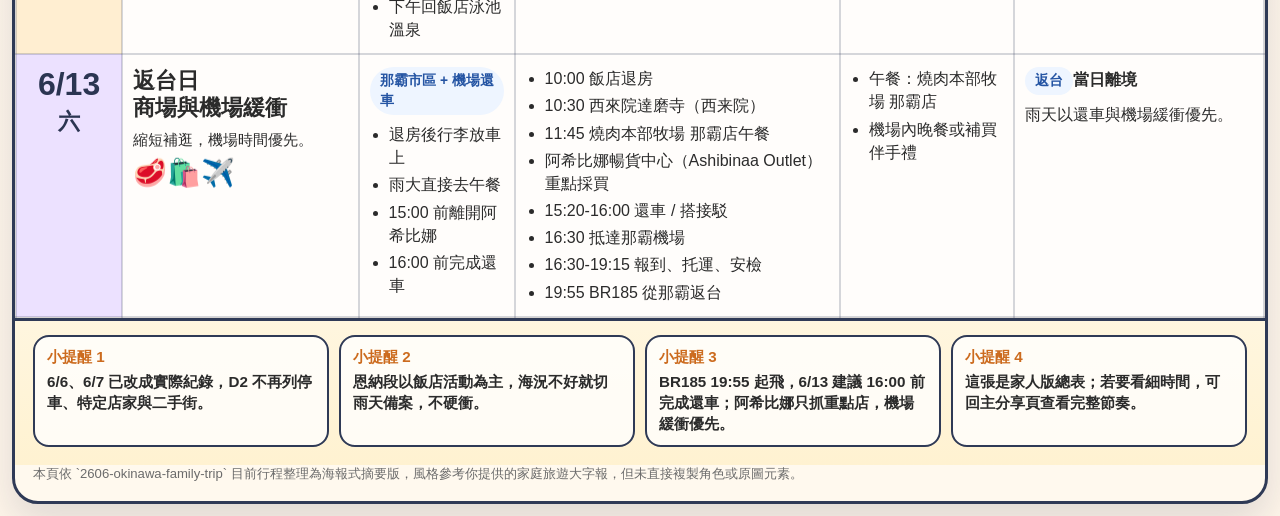
==== commit 6419f95f: "fix: update final okinawa itinerary route" ====
--- a/family-share-poster.html
+++ b/family-share-poster.html
@@ -737,15 +737,15 @@
           <article class="weather-card">
             <h3>D6 6/11（四）南下那霸</h3>
             <div class="weather-versions">
-              <div class="weather-version weather-version--sunny"><strong>晴天版</strong>09:15 退房後先 Island Club 確認青洞，不能浮潛就真榮田岬，再接寺廟與牧志晚午餐。</div>
-              <div class="weather-version weather-version--rainy"><strong>雨天版</strong>先以 Island Club 現場判斷；不能下水就真榮田岬短逛或直接南下。</div>
+              <div class="weather-version weather-version--sunny"><strong>晴天版</strong>09:15 退房後到 Island Club，浮潛組走青洞，不浮潛組逛真榮田岬，再進牧志晚午餐。</div>
+              <div class="weather-version weather-version--rainy"><strong>雨天版</strong>先以 Island Club 現場判斷；不能下水就真榮田岬短逛或直接南下，西來院移到 6/13。</div>
             </div>
           </article>
           <article class="weather-card">
             <h3>D7 6/12（五）那霸市區</h3>
             <div class="weather-versions">
-              <div class="weather-version weather-version--sunny"><strong>晴天版</strong>09:00 DMM 入場搶餵食券，iias 午餐，下午再接瀨長島看海與飛機。</div>
-              <div class="weather-version weather-version--rainy"><strong>雨天版</strong>DMM 餵食券優先不變；下午留 iias 或回國際通室內採買，不硬跑瀨長島。</div>
+              <div class="weather-version weather-version--sunny"><strong>晴天版</strong>09:00 DMM 入場搶餵食券，延長逛 iias，下午回飯店泳池溫泉，晚上國際通。</div>
+              <div class="weather-version weather-version--rainy"><strong>雨天版</strong>DMM 餵食券優先不變；取消瀨長島，iias 長逛後回飯店泳池溫泉與國際通。</div>
             </div>
           </article>
           <article class="weather-card">
@@ -825,25 +825,25 @@
             </tr>
             <tr>
               <td class="date-cell"><span class="date-main">6/11</span><span class="date-sub">四</span></td>
-              <td><p class="focus-title">Island Club<br />牧志市場晚午餐</p><div class="small">先確認青洞，不能浮潛就真榮田岬。</div><span class="emoji-line">🤿⛩️🍱</span></td>
-              <td><span class="transport-badge">恩納 → 真榮田 → 首里 → 牧志</span><ul><li>飯店 → Island Club 約 20-30 分</li><li>真榮田 → 西來院約 60-75 分</li><li>西來院 → 牧志約 30 分</li></ul></td>
-              <td><ul><li>08:00 飯店自助早餐會場</li><li>09:15 恩納退房出發</li><li>09:45 Island Club（アイランド倶楽部）確認青洞</li><li>能浮潛就青之洞窟；不能就真榮田岬短逛</li><li>13:30 西來院達磨寺（西来院）</li><li>15:00 第一牧志公設市場晚午餐</li><li>16:30 入住逸之彩</li></ul></td>
+              <td><p class="focus-title">Island Club<br />分流後牧志</p><div class="small">浮潛組青洞，不浮潛組真榮田岬。</div><span class="emoji-line">🤿🌊🍱</span></td>
+              <td><span class="transport-badge">恩納 → 真榮田 → 牧志</span><ul><li>飯店 → Island Club 約 20-30 分</li><li>真榮田 → 那霸約 75-90 分</li><li>西來院改 6/13 退房後</li></ul></td>
+              <td><ul><li>08:00 飯店自助早餐會場</li><li>09:15 恩納退房出發</li><li>09:45 Island Club（アイランド倶楽部）確認青洞</li><li>浮潛組走青之洞窟</li><li>不浮潛組真榮田岬短逛</li><li>14:00 第一牧志公設市場晚午餐</li><li>15:30 入住逸之彩</li></ul></td>
               <td><ul><li>早餐：飯店自助早餐會場</li><li>晚午餐：第一牧志公設市場</li><li>晚上：人生酒場 沖縄店、國際通輕食或飯店宵夜拉麵</li></ul></td>
               <td><span class="stay-badge">6/11 - 6/13</span><strong>沖繩逸之彩飯店</strong><br />近國際通、牧志市場，晚上活動方便。</td>
             </tr>
             <tr>
               <td class="date-cell"><span class="date-main">6/12</span><span class="date-sub">五</span></td>
-              <td><p class="focus-title">DMM 餵食券<br />瀨長島備案</p><div class="small">09:00 入場是硬限制。</div><span class="emoji-line">🐠🎫🌊</span></td>
-              <td><span class="transport-badge">那霸 → 豐崎 → 瀨長島 / 市區</span><ul><li>那霸飯店 → DMM 約 20-30 分</li><li>DMM 與 iias 同區停車</li><li>晴天再接瀨長島，雨天回室內</li></ul></td>
-              <td><ul><li>07:30 飯店簡單早餐</li><li>08:10 出發往 DMM / iias</li><li>09:00 豐崎迪艾姆艾姆水族館（DMM Kariyushi）入場，先搶餵食券</li><li>11:30 iias 沖繩豐崎美食街午餐</li><li>12:30 依餵食券時間回 DMM 或 iias 休息</li><li>14:00 晴天瀨長島，雨天留 iias 或回國際通</li></ul></td>
+              <td><p class="focus-title">DMM 餵食券<br />iias 長逛</p><div class="small">取消瀨長島，下午回飯店。</div><span class="emoji-line">🐠🎫🏊</span></td>
+              <td><span class="transport-badge">那霸 → 豐崎 → 飯店 → 國際通</span><ul><li>那霸飯店 → DMM 約 20-30 分</li><li>DMM 與 iias 同區停車</li><li>下午回飯店泳池溫泉</li></ul></td>
+              <td><ul><li>07:30 飯店簡單早餐</li><li>08:10 出發往 DMM / iias</li><li>09:00 豐崎迪艾姆艾姆水族館（DMM Kariyushi）入場，先搶餵食券</li><li>11:30-14:30 iias 沖繩豐崎商場午餐與長逛</li><li>15:30 飯店游泳池 / 溫泉</li><li>18:30 國際通</li></ul></td>
               <td><ul><li>早餐：飯店簡單吃</li><li>午餐：iias 沖繩豐崎美食街</li><li>晚上：國際通輕食 / 暖暮 / 飯店宵夜</li></ul></td>
               <td><span class="stay-badge">那霸第二晚</span><strong>沖繩逸之彩飯店</strong><br />晚上可自由安排市區收尾。</td>
             </tr>
             <tr>
               <td class="date-cell"><span class="date-main">6/13</span><span class="date-sub">六</span></td>
-              <td><p class="focus-title">返台日<br />本部牧場午餐</p><div class="small">抓保守機場緩衝，不要太晚還車。</div><span class="emoji-line">🥩🛍️✈️</span></td>
+              <td><p class="focus-title">達磨寺短停<br />本部牧場午餐</p><div class="small">退房後先去西來院。</div><span class="emoji-line">⛩️🥩✈️</span></td>
               <td><span class="transport-badge">那霸市區 + 機場還車</span><ul><li>退房後行李放車上</li><li>那霸 → 阿希比娜約 20-25 分</li><li>景點 → 租車還車點</li><li>接駁回那霸機場</li></ul></td>
-              <td><ul><li>上午退房後短暫市區補逛 / 咖啡</li><li>11:30 燒肉本部牧場 那霸店午餐</li><li>13:10-15:00 阿希比娜暢貨中心（Ashibinaa Outlet）重點採買</li><li>16:00 前完成還車並搭接駁</li><li>16:30 抵達那霸機場</li><li>16:30-19:15 報到、托運、安檢</li><li>19:55 BR185 從那霸返台</li></ul></td>
+              <td><ul><li>10:00 飯店退房</li><li>10:30 西來院達磨寺（西来院）</li><li>11:45 燒肉本部牧場 那霸店午餐</li><li>13:10-15:00 阿希比娜暢貨中心（Ashibinaa Outlet）重點採買</li><li>16:00 前完成還車並搭接駁</li><li>16:30 抵達那霸機場</li><li>16:30-19:15 報到、托運、安檢</li><li>19:55 BR185 從那霸返台</li></ul></td>
               <td><ul><li>午餐：燒肉本部牧場 那霸店</li><li>下午視採買節奏簡單吃</li><li>上機前預留托運與出境時間</li></ul></td>
               <td><span class="stay-badge">返台</span><strong>當日離境</strong><br />那霸機場出發，晚上回到台灣。</td>
             </tr>
@@ -918,17 +918,17 @@
             </tr>
             <tr>
               <td class="date-cell"><span class="date-main">6/11</span><span class="date-sub">四</span></td>
-              <td><p class="focus-title">青洞現場判斷<br />牧志晚午餐</p><div class="small">不能下水就真榮田岬或直接南下。</div><span class="emoji-line">🤿☔🍱</span></td>
-              <td><span class="transport-badge">恩納 → 真榮田 → 首里 → 牧志</span><ul><li>09:15 恩納退房</li><li>Island Club 先確認海況</li><li>西來院雨大就縮短</li><li>牧志市場與飯店周邊收尾</li></ul></td>
-              <td><ul><li>08:00 飯店自助早餐會場</li><li>09:15 恩納退房出發</li><li>09:45 Island Club（アイランド倶楽部）確認青洞</li><li>不能浮潛就真榮田岬短逛或直接南下</li><li>13:30 西來院達磨寺（西来院）/ 雨大縮短</li><li>15:00 第一牧志公設市場晚午餐</li><li>16:30 入住逸之彩</li></ul></td>
+              <td><p class="focus-title">青洞分流<br />牧志晚午餐</p><div class="small">西來院移到 6/13。</div><span class="emoji-line">🤿☔🍱</span></td>
+              <td><span class="transport-badge">恩納 → 真榮田 → 牧志</span><ul><li>09:15 恩納退房</li><li>Island Club 先確認海況</li><li>不能下水就真榮田岬或直接南下</li><li>牧志市場與飯店周邊收尾</li></ul></td>
+              <td><ul><li>08:00 飯店自助早餐會場</li><li>09:15 恩納退房出發</li><li>09:45 Island Club（アイランド倶楽部）確認青洞</li><li>浮潛組青之洞窟，不浮潛組真榮田岬短逛</li><li>14:00 第一牧志公設市場晚午餐</li><li>15:30 入住逸之彩</li></ul></td>
               <td><ul><li>早餐：飯店自助早餐會場</li><li>晚午餐：第一牧志公設市場</li><li>晚餐：飯店宵夜拉麵 / 國際通輕食</li></ul></td>
               <td><span class="stay-badge">6/11 - 6/13</span><strong>沖繩逸之彩飯店</strong><br />進那霸後先整理行李與雨具。</td>
             </tr>
             <tr>
               <td class="date-cell"><span class="date-main">6/12</span><span class="date-sub">五</span></td>
-              <td><p class="focus-title">DMM 餵食券<br />室內備案</p><div class="small">雨天也優先 09:00 入場。</div><span class="emoji-line">🐠🎫☔</span></td>
-              <td><span class="transport-badge">那霸 → 豐崎 → 國際通</span><ul><li>那霸飯店 → DMM 約 20-30 分</li><li>DMM 與 iias 同區停車</li><li>下午回國際通室內採買</li></ul></td>
-              <td><ul><li>07:30 飯店簡單早餐</li><li>08:10 出發往 DMM / iias</li><li>09:00 豐崎迪艾姆艾姆水族館（DMM Kariyushi）入場，先搶餵食券</li><li>11:30 iias 沖繩豐崎美食街午餐</li><li>iias 室內休息或回 DMM 餵食體驗</li><li>下午唐吉訶德國際通店 / 國際通室內採買</li></ul></td>
+              <td><p class="focus-title">DMM 餵食券<br />iias 長逛</p><div class="small">雨天也取消瀨長島。</div><span class="emoji-line">🐠🎫☔</span></td>
+              <td><span class="transport-badge">那霸 → 豐崎 → 飯店 → 國際通</span><ul><li>那霸飯店 → DMM 約 20-30 分</li><li>DMM 與 iias 同區停車</li><li>下午回飯店泳池溫泉</li></ul></td>
+              <td><ul><li>07:30 飯店簡單早餐</li><li>08:10 出發往 DMM / iias</li><li>09:00 豐崎迪艾姆艾姆水族館（DMM Kariyushi）入場，先搶餵食券</li><li>11:30-14:30 iias 午餐與長逛</li><li>15:30 飯店游泳池 / 溫泉</li><li>18:30 國際通</li></ul></td>
               <td><ul><li>早餐：飯店簡單吃</li><li>午餐：iias 沖繩豐崎美食街</li><li>晚餐：暖暮 / 國際通輕食 / 飯店宵夜</li></ul></td>
               <td><span class="stay-badge">那霸第二晚</span><strong>沖繩逸之彩飯店</strong><br />雨天以市區室內採買與休息為主。</td>
             </tr>
@@ -936,7 +936,7 @@
               <td class="date-cell"><span class="date-main">6/13</span><span class="date-sub">六</span></td>
               <td><p class="focus-title">返台日<br />商場與機場緩衝</p><div class="small">縮短補逛，機場時間優先。</div><span class="emoji-line">🥩🛍️✈️</span></td>
               <td><span class="transport-badge">那霸市區 + 機場還車</span><ul><li>退房後行李放車上</li><li>雨大直接去午餐</li><li>15:00 前離開阿希比娜</li><li>16:00 前完成還車</li></ul></td>
-              <td><ul><li>飯店退房</li><li>市區補逛視雨勢縮短或取消</li><li>11:30 燒肉本部牧場 那霸店午餐</li><li>阿希比娜暢貨中心（Ashibinaa Outlet）重點採買</li><li>15:20-16:00 還車 / 搭接駁</li><li>16:30 抵達那霸機場</li><li>16:30-19:15 報到、托運、安檢</li><li>19:55 BR185 從那霸返台</li></ul></td>
+              <td><ul><li>10:00 飯店退房</li><li>10:30 西來院達磨寺（西来院）</li><li>11:45 燒肉本部牧場 那霸店午餐</li><li>阿希比娜暢貨中心（Ashibinaa Outlet）重點採買</li><li>15:20-16:00 還車 / 搭接駁</li><li>16:30 抵達那霸機場</li><li>16:30-19:15 報到、托運、安檢</li><li>19:55 BR185 從那霸返台</li></ul></td>
               <td><ul><li>午餐：燒肉本部牧場 那霸店</li><li>機場內晚餐或補買伴手禮</li></ul></td>
               <td><span class="stay-badge">返台</span><strong>當日離境</strong><br />雨天以還車與機場緩衝優先。</td>
             </tr>
